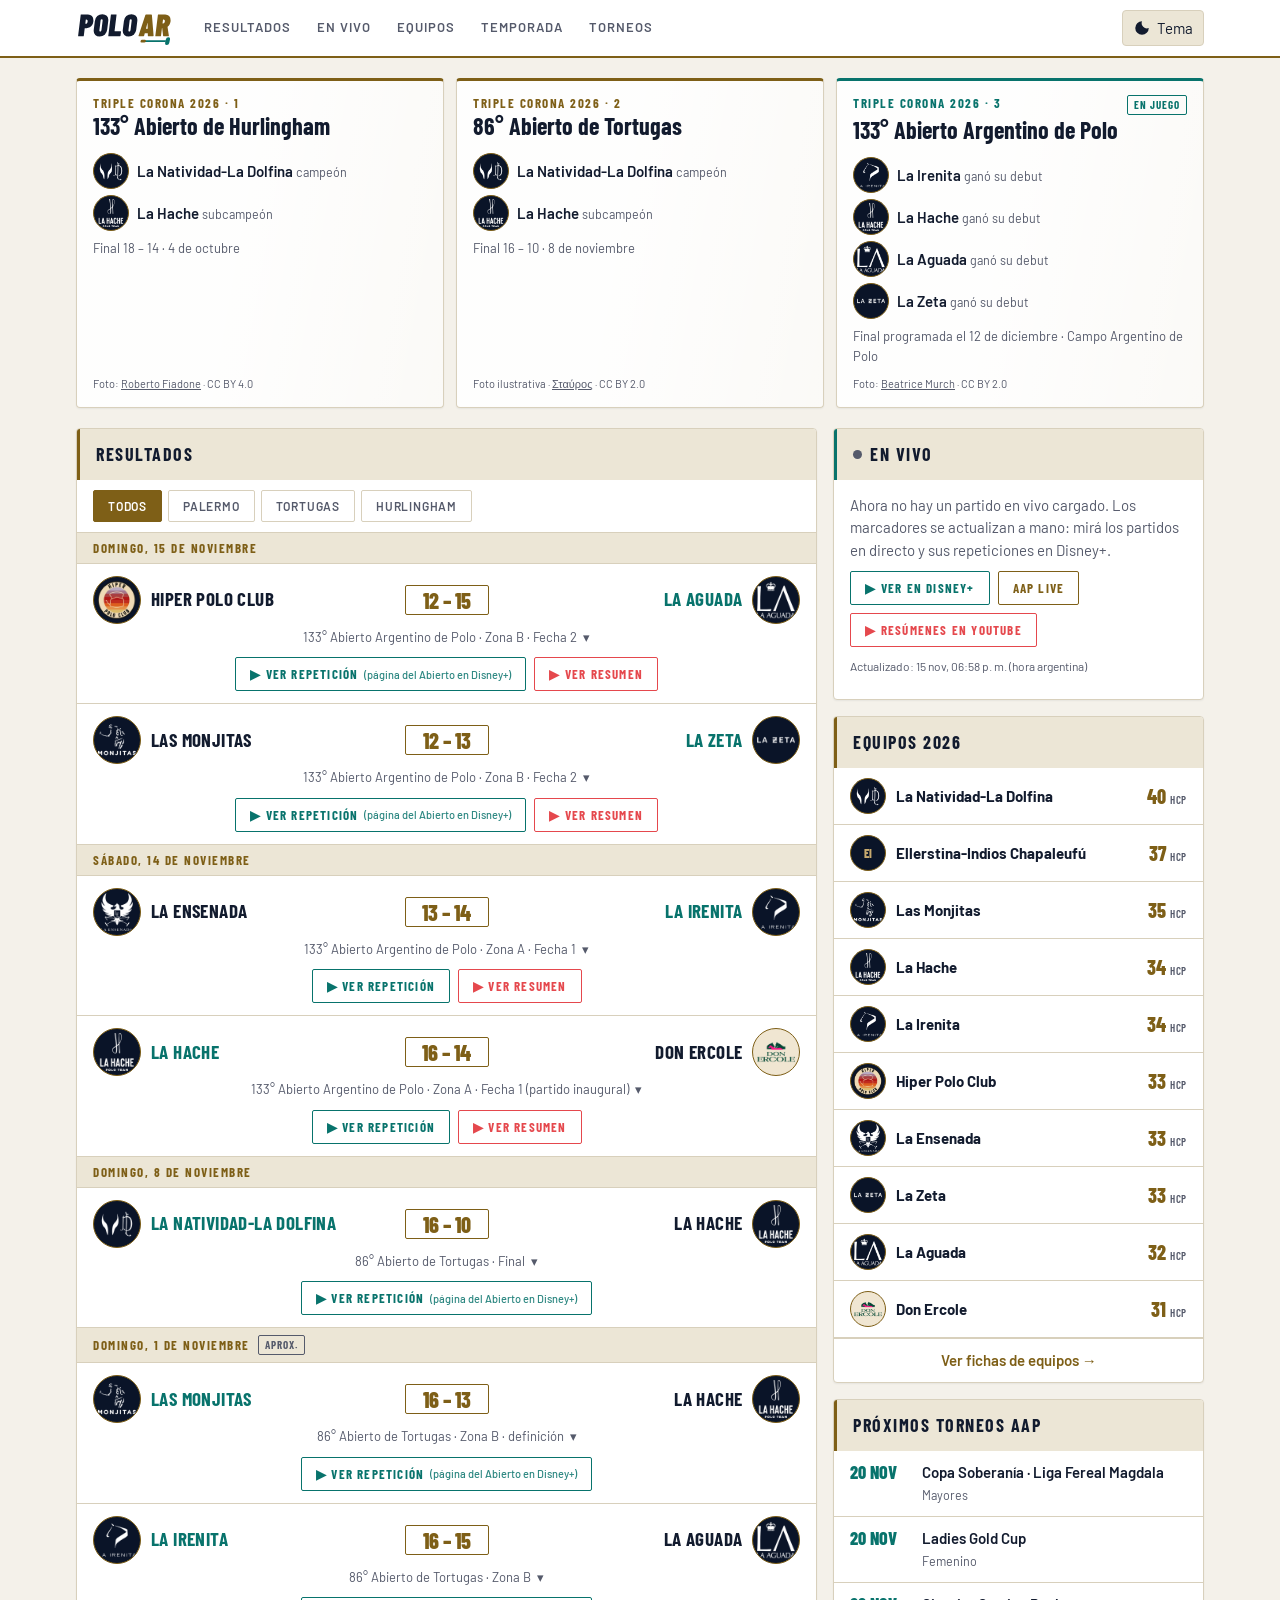
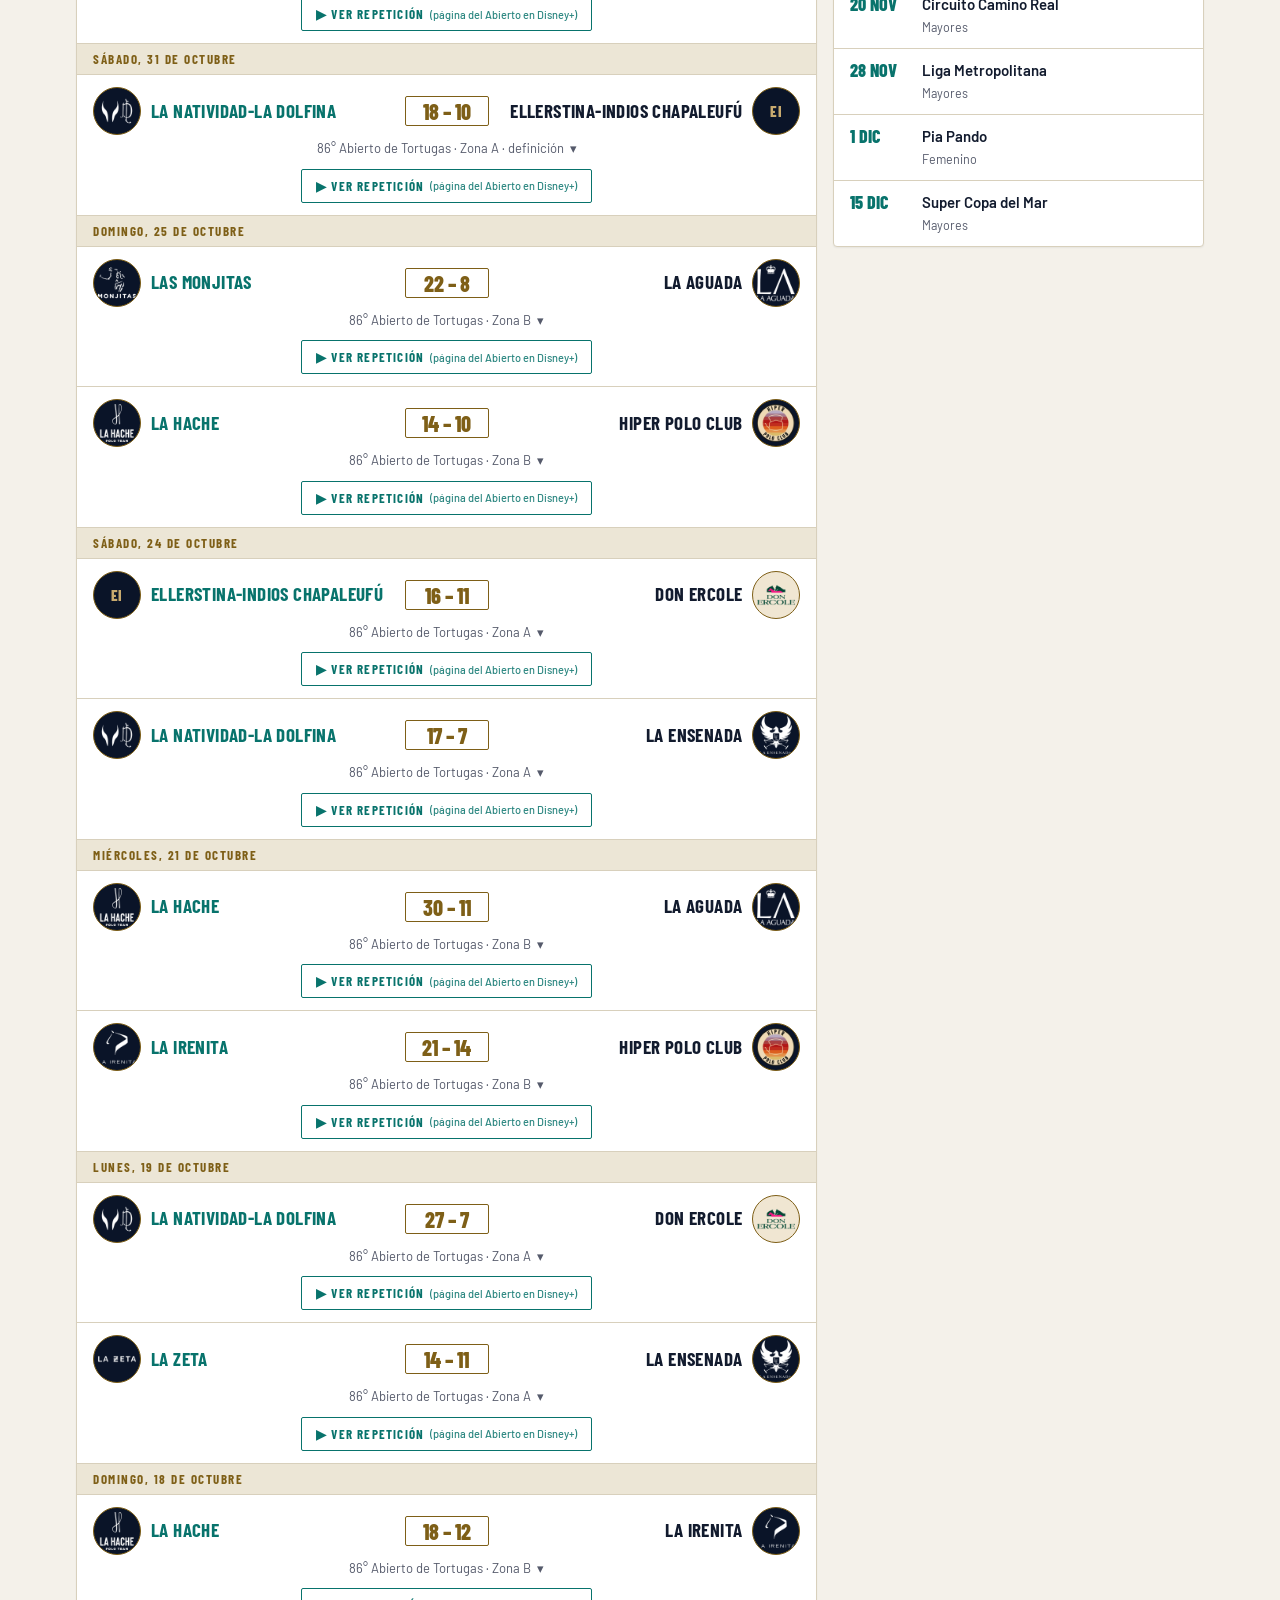
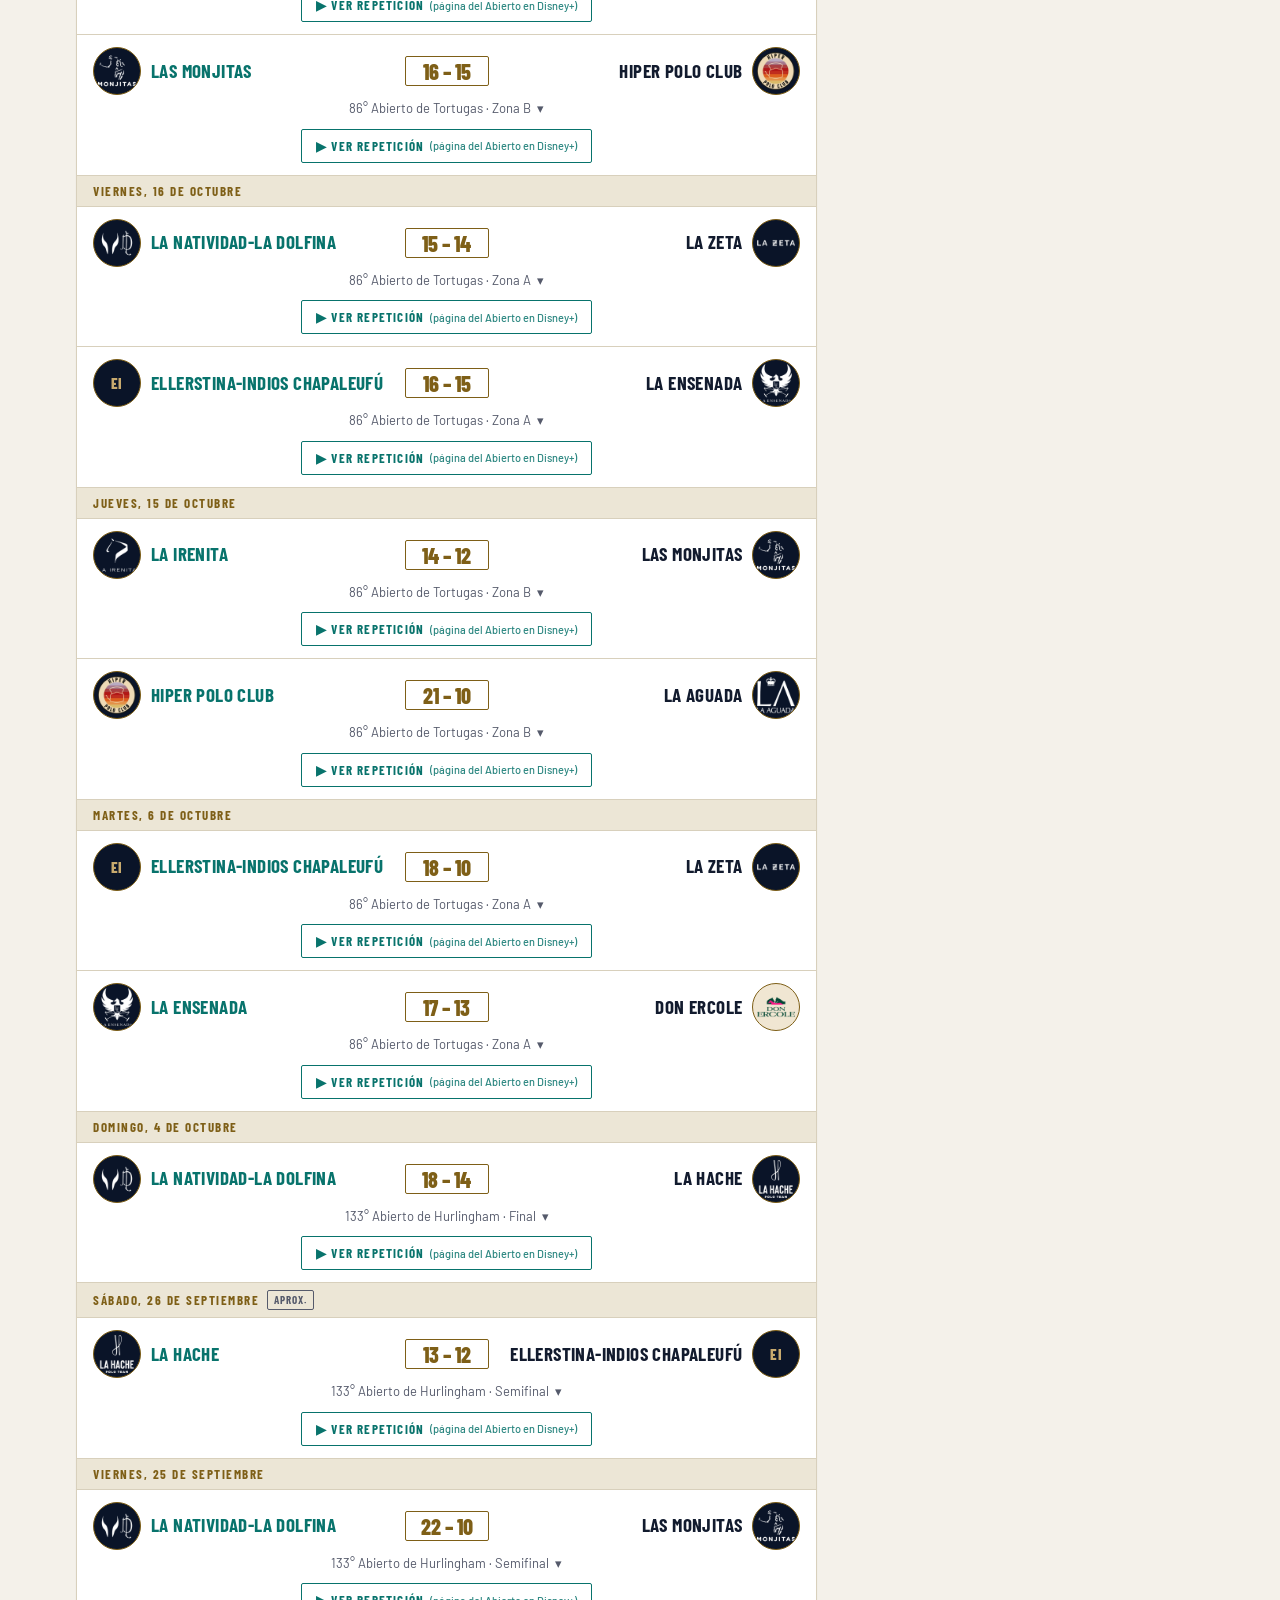
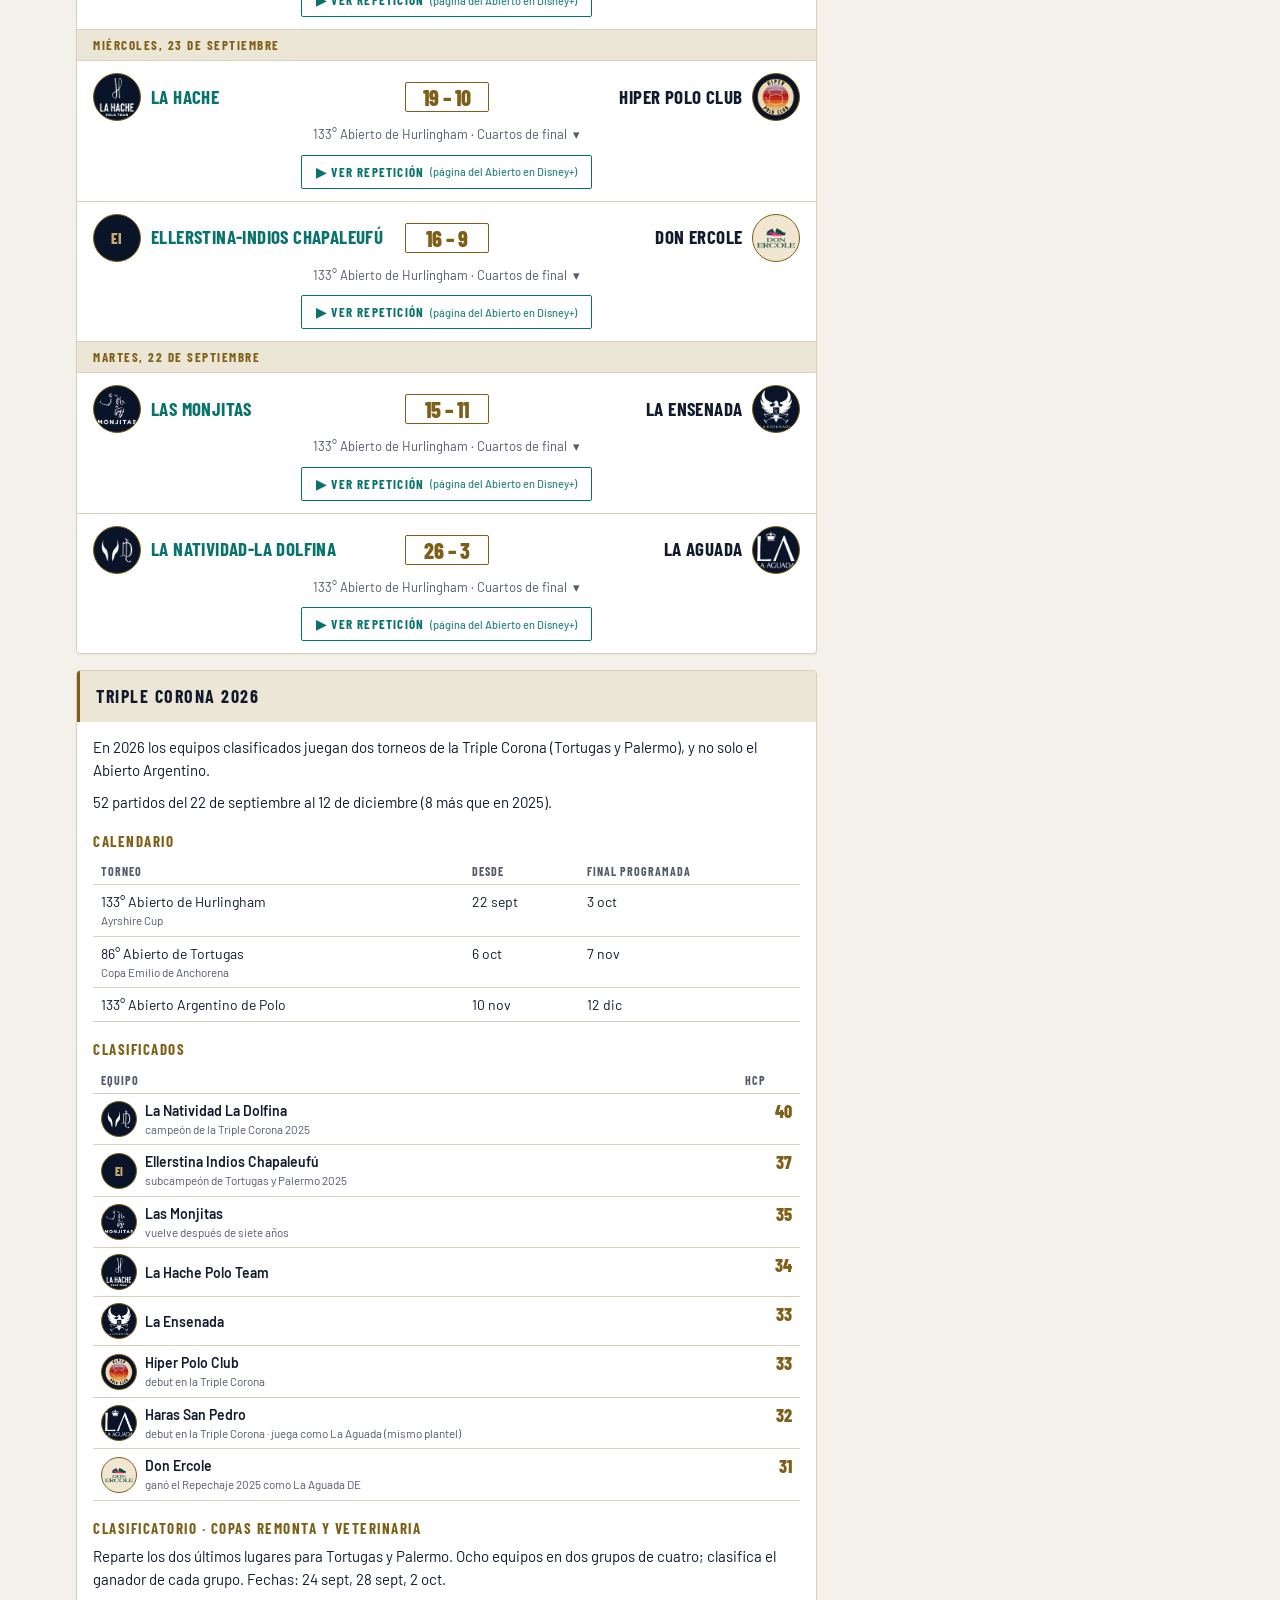
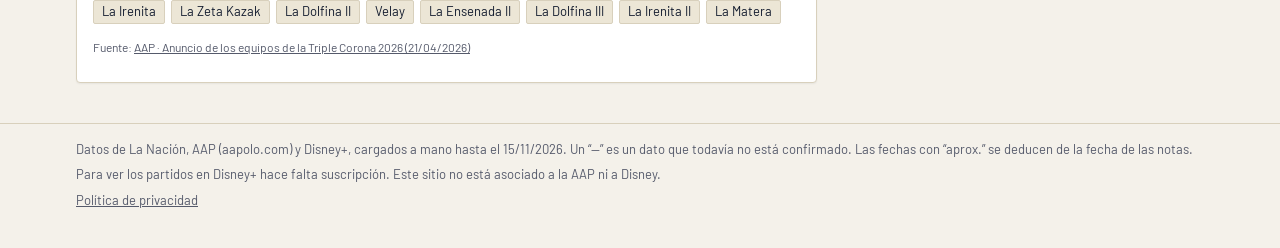
==== index.html @ 6242f81f "Fotos opcionales de jugadores en la ficha del equipo Co-Authored-By: Claude Opus 5.5 <noreply@anthro" ====
<!DOCTYPE html>
<html lang="es-AR">
<head>
<meta charset="utf-8">
<meta name="viewport" content="width=device-width, initial-scale=1, viewport-fit=cover">
<title>Polo AR · Resultados, en vivo y repeticiones de la Triple Corona</title>
<meta name="description" content="Resultados, detalle de partidos, en vivo y repeticiones de la Triple Corona del polo argentino: Hurlingham, Tortugas y el Abierto Argentino de Palermo.">
<meta name="theme-color" content="#010A13">
<meta name="google-adsense-account" content="ca-pub-2663033045906008">
<script async src="https://pagead2.googlesyndication.com/pagead/js/adsbygoogle.js?client=ca-pub-2663033045906008" crossorigin="anonymous"></script>
<link rel="icon" href="assets/favicon.svg" type="image/svg+xml">
<link rel="preconnect" href="https://fonts.googleapis.com">
<link rel="preconnect" href="https://fonts.gstatic.com" crossorigin>
<link rel="stylesheet" href="https://fonts.googleapis.com/css2?family=Barlow+Condensed:wght@600;700;800&family=Barlow:wght@400;500;600&display=swap">
<link rel="stylesheet" href="css/styles.css?v=202611152350">
<script>
  // Aplica el tema guardado antes de pintar, para evitar un parpadeo.
  try { var t = localStorage.getItem("polo-tema"); if (t) document.documentElement.setAttribute("data-theme", t); } catch (e) {}
</script>
</head>
<body>
<a class="skip" href="#resultados">Saltar a los resultados</a>

<header class="site-header">
  <div class="wrap top">
    <a class="logo" href="./" aria-label="PoloAR, inicio"><svg class="logo-svg" aria-hidden="true" focusable="false" xmlns="http://www.w3.org/2000/svg" viewBox="0 0 205 74"><path d="M35.744 21.232Q35.744 22.768 35.616 23.599999999999998Q35.104 27.695999999999998 33.216 30.832Q31.328 33.968 28.352 35.664Q25.376 37.36 21.792 37.36H18.272Q17.951999999999998 37.36 17.951999999999998 37.68L16.032 53.04Q15.968 53.488 15.68 53.744Q15.392 54.0 15.008000000000001 54.0H5.152Q4.768 54.0 4.5440000000000005 53.744Q4.32 53.488 4.384 53.04L9.632 10.159999999999997Q9.696 9.711999999999996 9.984 9.455999999999996Q10.272 9.199999999999996 10.656 9.199999999999996H24.672Q29.792 9.199999999999996 32.768 12.495999999999999Q35.744 15.792000000000002 35.744 21.232ZM23.904 23.855999999999998Q23.968 23.471999999999998 23.968 22.768Q23.968 21.168 23.264 20.336Q22.56 19.503999999999998 21.344 19.503999999999998H20.448Q20.128 19.503999999999998 20.128 19.823999999999998L19.168 27.759999999999998Q19.04 28.08 19.424 28.08H20.256Q21.664 28.08 22.656 27.024Q23.648 25.968 23.904 23.855999999999998Z M36.36000000000001 42.992Q36.36000000000001 42.352000000000004 36.48800000000001 40.816L38.792 22.384Q39.56 16.112000000000002 43.752 12.400000000000002Q47.944 8.688000000000002 54.21600000000001 8.688000000000002Q59.848000000000006 8.688000000000002 63.144000000000005 11.792000000000002Q66.44 14.896 66.44 20.208Q66.44 20.848 66.31200000000001 22.384L64.072 40.816Q63.304 47.088 59.080000000000005 50.8Q54.85600000000001 54.512 48.584 54.512Q42.888000000000005 54.512 39.62400000000001 51.408Q36.36000000000001 48.304 36.36000000000001 42.992ZM52.36000000000001 41.328 54.72800000000001 21.872Q54.85600000000001 20.528 54.40800000000001 19.759999999999998Q53.96000000000001 18.991999999999997 53.00000000000001 18.991999999999997Q51.976000000000006 18.991999999999997 51.304 19.759999999999998Q50.632000000000005 20.528 50.504000000000005 21.872L48.13600000000001 41.328Q48.072 41.584 48.072 42.032Q48.072 43.056 48.55200000000001 43.632Q49.032000000000004 44.208 49.864000000000004 44.208Q50.824000000000005 44.208 51.49600000000001 43.44Q52.168000000000006 42.672 52.36000000000001 41.328Z M66.41600000000001 53.04 71.66400000000002 10.159999999999997Q71.72800000000001 9.711999999999996 72.01600000000002 9.455999999999996Q72.30400000000002 9.199999999999996 72.68800000000002 9.199999999999996H82.54400000000001Q82.92800000000001 9.199999999999996 83.15200000000002 9.455999999999996Q83.376 9.711999999999996 83.31200000000001 10.159999999999997L79.28000000000002 43.376Q79.15200000000002 43.696 79.53600000000002 43.696H91.69600000000001Q92.144 43.696 92.36800000000001 43.952Q92.59200000000001 44.208 92.52800000000002 44.656L91.50400000000002 53.04Q91.31200000000001 54.0 90.41600000000001 54.0H67.18400000000001Q66.80000000000001 54.0 66.57600000000001 53.744Q66.352 53.488 66.41600000000001 53.04Z M96.08800000000001 42.992Q96.08800000000001 42.352000000000004 96.21600000000001 40.816L98.52000000000001 22.384Q99.28800000000001 16.112000000000002 103.48000000000002 12.400000000000002Q107.67200000000001 8.688000000000002 113.94400000000002 8.688000000000002Q119.57600000000002 8.688000000000002 122.87200000000001 11.792000000000002Q126.168 14.896 126.168 20.208Q126.168 20.848 126.04000000000002 22.384L123.80000000000001 40.816Q123.03200000000001 47.088 118.80800000000002 50.8Q114.58400000000002 54.512 108.31200000000001 54.512Q102.61600000000001 54.512 99.352 51.408Q96.08800000000001 48.304 96.08800000000001 42.992ZM112.08800000000002 41.328 114.45600000000002 21.872Q114.58400000000002 20.528 114.13600000000002 19.759999999999998Q113.68800000000002 18.991999999999997 112.72800000000001 18.991999999999997Q111.70400000000001 18.991999999999997 111.03200000000001 19.759999999999998Q110.36000000000001 20.528 110.23200000000001 21.872L107.86400000000002 41.328Q107.80000000000001 41.584 107.80000000000001 42.032Q107.80000000000001 43.056 108.28000000000002 43.632Q108.76000000000002 44.208 109.59200000000001 44.208Q110.55200000000002 44.208 111.22400000000002 43.44Q111.89600000000002 42.672 112.08800000000002 41.328Z" fill="currentColor"/><path d="M147.704 53.104 147.576 48.24Q147.64000000000001 48.112 147.512 48.016000000000005Q147.38400000000001 47.92 147.256 47.92H141.68800000000002Q141.368 47.92 141.24 48.24L140.024 53.104Q139.832 54.0 138.936 54.0H129.208Q128.24800000000002 54.0 128.50400000000002 52.976L142.584 10.031999999999996Q142.84 9.199999999999996 143.73600000000002 9.199999999999996H155.06400000000002Q155.96 9.199999999999996 156.024 10.031999999999996L159.544 52.976V53.104Q159.544 54.0 158.584 54.0H148.536Q147.64000000000001 54.0 147.704 53.104ZM144.056 38.704H147.06400000000002Q147.256 38.704 147.38400000000001 38.384L147.12800000000001 26.544Q147.12800000000001 26.288 146.96800000000002 26.32Q146.808 26.352 146.808 26.544L143.864 38.384Q143.73600000000002 38.704 144.056 38.704Z M179.04000000000002 53.168 177.18400000000003 37.04Q177.18400000000003 36.784 176.99200000000002 36.784Q176.73600000000002 36.784 176.73600000000002 37.104L174.752 53.04Q174.68800000000002 53.488 174.40000000000003 53.744Q174.11200000000002 54.0 173.728 54.0H163.872Q163.488 54.0 163.264 53.744Q163.04000000000002 53.488 163.104 53.04L168.352 10.159999999999997Q168.41600000000003 9.711999999999996 168.704 9.455999999999996Q168.99200000000002 9.199999999999996 169.376 9.199999999999996H183.39200000000002Q188.512 9.199999999999996 191.488 12.463999999999999Q194.464 15.728000000000002 194.464 21.104Q194.464 22.64 194.336 23.471999999999998Q193.888 26.992 192.352 29.776000000000003Q190.816 32.56 188.38400000000001 34.288Q188.06400000000002 34.480000000000004 188.192 34.736000000000004L190.94400000000002 52.912V53.168Q190.94400000000002 53.552 190.68800000000002 53.775999999999996Q190.43200000000002 54.0 190.048 54.0H179.936Q179.168 54.0 179.04000000000002 53.168ZM179.168 19.503999999999998Q178.848 19.503999999999998 178.848 19.823999999999998L177.888 27.312Q177.888 27.631999999999998 178.20800000000003 27.631999999999998H179.04000000000002Q180.57600000000002 27.631999999999998 181.632 26.287999999999997Q182.68800000000002 24.944 182.68800000000002 22.576Q182.68800000000002 21.104 181.984 20.304Q181.28 19.503999999999998 180.06400000000002 19.503999999999998Z" fill="var(--accent)"/><g transform="translate(0 64) skewX(-12) translate(0 -64)"><rect x="134.632" y="62.3" width="50.4" height="3.4" rx="1.7" fill="var(--teal)"/><rect x="132.6" y="61.3" width="11" height="5.4" rx="2.7" fill="var(--accent)"/><rect x="184.0" y="56" width="8.5" height="16" rx="4" fill="var(--teal)"/></g></svg></a>
    <nav aria-label="Secciones">
      <a href="#resultados">Resultados</a>
      <a href="#envivo">En vivo</a>
      <a href="equipos.html">Equipos</a>
      <a href="#temporada">Temporada</a>
      <a href="#torneos">Torneos</a>
    </nav>
    <button id="tema" class="theme-btn" type="button" aria-label="Cambiar a modo claro">
      <svg aria-hidden="true" viewBox="0 0 24 24" width="18" height="18"><path fill="currentColor" d="M12 3a9 9 0 1 0 9 9 7 7 0 0 1-9-9z"/></svg>
      <span class="theme-label">Tema</span>
    </button>
  </div>
</header>

<main id="contenido" class="wrap">
  <section class="tri" id="triple-corona" aria-labelledby="tri-titulo">
    <h1 id="tri-titulo" class="sr-only">Triple Corona 2026</h1>
    <div class="tri-grid" id="tri"><p class="loading">Cargando…</p></div>
  </section>

  <aside class="ad" id="ad-arriba" data-espacio="arriba" aria-label="Publicidad" hidden></aside>

  <div class="layout">
    <div class="main-col">
    <section class="card" id="resultados" aria-labelledby="res-titulo">
      <h2 id="res-titulo" class="card-title">Resultados</h2>
      <div class="tabs" role="group" aria-label="Filtrar por torneo" id="filtros">
        <button type="button" aria-pressed="true" data-f="todos">Todos</button>
        <button type="button" aria-pressed="false" data-f="palermo">Palermo</button>
        <button type="button" aria-pressed="false" data-f="tortugas">Tortugas</button>
        <button type="button" aria-pressed="false" data-f="hurlingham">Hurlingham</button>
      </div>
      <div id="lista" aria-live="polite"><p class="loading">Cargando resultados…</p></div>
    </section>

    <section class="card" id="temporada" aria-labelledby="temp-titulo">
      <h2 id="temp-titulo" class="card-title">Triple Corona 2026</h2>
      <div id="info-temporada"></div>
    </section>
    </div>

    <aside class="side">
      <section class="card live" id="envivo" aria-labelledby="vivo-titulo">
        <h2 id="vivo-titulo" class="card-title"><span class="dot" aria-hidden="true"></span>En vivo</h2>
        <div id="vivo" aria-live="polite"><p class="loading">Cargando…</p></div>
      </section>

      <aside class="ad" id="ad-lateral" data-espacio="lateral" aria-label="Publicidad" hidden></aside>

      <section class="card" id="equipos" aria-labelledby="eq-titulo">
        <h2 id="eq-titulo" class="card-title">Equipos 2026</h2>
        <div id="lista-equipos" class="teams"></div>
      </section>

      <section class="card" id="torneos" aria-labelledby="to-titulo">
        <h2 id="to-titulo" class="card-title">Próximos torneos AAP</h2>
        <ul id="calendario" class="cal"></ul>
      </section>
    </aside>
  </div>

  <aside class="ad" id="ad-abajo" data-espacio="abajo" aria-label="Publicidad" hidden></aside>
</main>

<footer class="site-footer">
  <div class="wrap">
    <p>Datos de La Nación, AAP (aapolo.com) y Disney+, cargados a mano hasta el 15/11/2026. Un “—” es un dato que todavía no está confirmado. Las fechas con “aprox.” se deducen de la fecha de las notas.</p>
    <p>Para ver los partidos en Disney+ hace falta suscripción. Este sitio no está asociado a la AAP ni a Disney.</p>
    <p><a href="privacidad.html">Política de privacidad</a></p>
  </div>
</footer>

<script src="js/app.js?v=202611152350" defer></script>
</body>
</html>
---- css/styles.css ----
/* Polo AR · estilos
   Paleta inspirada en LoL Esports: azul noche, dorado y turquesa.
   Modo claro por defecto si el sistema lo pide; el botón "Tema" lo fuerza. */

:root {
  --bg: #F4F1EA;
  --panel: #FFFFFF;
  --panel2: #ECE6D6;
  --line: #D8D0BC;
  --text: #121B2E;
  --mute: #555A6B;
  --accent: #7E5F17;
  --ink: #FFFFFF;
  --teal: #08736C;
  --live: #C8102E;
  --crest-bg: #0A1428;
  --shadow: 0 1px 2px rgba(18, 27, 46, .06);
  --tc-velo1: rgba(255, 255, 255, .93); --tc-velo2: rgba(255, 255, 255, .62);
  --nav-luz: rgba(126, 95, 23, .28); --nav-luz-suave: rgba(126, 95, 23, .18); --nav-borde: rgba(126, 95, 23, .35);
  color-scheme: light;
}
@media (prefers-color-scheme: dark) {
  :root:not([data-theme="light"]) {
    --bg: #010A13; --panel: #0A1428; --panel2: #0F1F3A; --line: #1E2D4A;
    --text: #F0E6D2; --mute: #A09B8C; --accent: #C8AA6E; --ink: #010A13;
    --teal: #0AC8B9; --live: #FF4655; --shadow: none; color-scheme: dark;
    --tc-velo1: rgba(10, 20, 40, .93); --tc-velo2: rgba(10, 20, 40, .55);
    --nav-luz: rgba(200, 170, 110, .5); --nav-luz-suave: rgba(10, 200, 185, .3); --nav-borde: rgba(200, 170, 110, .45);
  }
}
:root[data-theme="dark"] {
  --bg: #010A13; --panel: #0A1428; --panel2: #0F1F3A; --line: #1E2D4A;
  --text: #F0E6D2; --mute: #A09B8C; --accent: #C8AA6E; --ink: #010A13;
  --teal: #0AC8B9; --live: #FF4655; --shadow: none; color-scheme: dark;
  --tc-velo1: rgba(10, 20, 40, .93); --tc-velo2: rgba(10, 20, 40, .55);
  --nav-luz: rgba(200, 170, 110, .5); --nav-luz-suave: rgba(10, 200, 185, .3); --nav-borde: rgba(200, 170, 110, .45);
}

*, *::before, *::after { box-sizing: border-box; }
html { scroll-behavior: smooth; scroll-padding-top: 72px; }
@media (prefers-reduced-motion: reduce) { html { scroll-behavior: auto; } * { animation: none !important; transition: none !important; } }

body {
  margin: 0;
  background: var(--bg);
  color: var(--text);
  font: 400 15px/1.5 Barlow, "Segoe UI", Arial, sans-serif;
  padding-bottom: env(safe-area-inset-bottom, 0);
}
h1, h2, h3, h4 { font-family: "Barlow Condensed", "Arial Narrow", Arial, sans-serif; margin: 0; }
a { color: inherit; }
button { font: inherit; color: inherit; }
:focus-visible { outline: 2px solid var(--accent); outline-offset: 2px; }
.sr-only { position: absolute; width: 1px; height: 1px; overflow: hidden; clip: rect(0 0 0 0); white-space: nowrap; }
.skip { position: absolute; left: 8px; top: -48px; background: var(--accent); color: var(--ink); padding: 8px 12px; z-index: 10; font-weight: 600; }
.skip:focus { top: 8px; }
.wrap { max-width: 1160px; margin: 0 auto; padding: 0 16px; }
.loading, .empty { color: var(--mute); padding: 14px 16px; margin: 0; }

/* Encabezado */
.site-header {
  position: sticky; top: 0; z-index: 5;
  background: var(--panel);
  border-bottom: 2px solid var(--accent);
  padding-top: env(safe-area-inset-top, 0);
}
.top { display: flex; align-items: center; gap: 16px; min-height: 56px; }
.logo { display: inline-flex; align-items: center; color: var(--text); text-decoration: none; line-height: 0; }
.logo-svg { height: 36px; width: auto; display: block; }
@media (max-width: 560px) { .logo-svg { height: 30px; } }
nav { display: flex; gap: 2px; flex: 1; overflow-x: auto; scrollbar-width: none; }
nav a {
  position: relative; padding: 8px 12px; text-decoration: none; font-weight: 600; color: var(--mute);
  text-transform: uppercase; letter-spacing: 1px; font-size: 13px; white-space: nowrap;
  border-radius: 4px; -webkit-tap-highlight-color: transparent;
  transition: color .2s, background-color .2s, box-shadow .25s, text-shadow .25s;
}
/* Línea dorada que crece desde el centro */
nav a::after {
  content: ""; position: absolute; left: 50%; right: 50%; bottom: 2px; height: 2px;
  background: var(--accent); border-radius: 2px; transition: left .25s, right .25s;
}
/* Luz de fondo al pasar el mouse, al tocar o al navegar con teclado */
nav a:hover, nav a:focus-visible, nav a:active {
  color: var(--accent);
  background: radial-gradient(ellipse at 50% 110%, var(--nav-luz) 0%, transparent 75%), var(--panel2);
  box-shadow: 0 0 14px var(--nav-luz-suave), inset 0 0 0 1px var(--nav-borde);
  text-shadow: 0 0 10px var(--nav-luz);
}
nav a:hover::after, nav a:focus-visible::after, nav a:active::after { left: 12px; right: 12px; }
nav a:active { transform: translateY(1px); }
.theme-btn {
  display: inline-flex; align-items: center; gap: 6px; flex: none;
  background: var(--panel2); border: 1px solid var(--line); border-radius: 4px;
  padding: 6px 10px; cursor: pointer; min-height: 36px;
}
@media (max-width: 560px) {
  .top { flex-wrap: wrap; gap: 4px 12px; padding: 6px 16px; }
  nav { order: 3; flex-basis: 100%; }
  .logo { flex: 1; }
  .theme-label { display: none; }
}

/* Triple Corona */
.tri { padding: 20px 0 4px; }
.tri-grid { display: grid; grid-template-columns: repeat(3, 1fr); gap: 12px; }
.tc {
  background: linear-gradient(135deg, var(--panel2), var(--panel) 70%);
  border: 1px solid var(--line); border-top: 3px solid var(--accent);
  border-radius: 4px; padding: 14px 16px; box-shadow: var(--shadow);
}
.tc .n { font: 700 13px "Barlow Condensed", Arial, sans-serif; letter-spacing: 1.5px; text-transform: uppercase; color: var(--accent); display: flex; justify-content: space-between; gap: 8px; }
.tc h3 { font-size: 24px; margin: 2px 0 8px; line-height: 1.1; }
.tc .l { display: flex; align-items: center; gap: 8px; margin-top: 6px; font-weight: 600; }
.tc .l small { color: var(--mute); font-weight: 400; }
.tc .s { color: var(--mute); font-size: 13px; margin-top: 8px; }
.tc.on { border-top-color: var(--teal); }
/* Foto de fondo: una capa del color del tema encima, para que el texto se lea */
.tc.foto {
  background-image: linear-gradient(100deg, var(--tc-velo1) 0%, var(--tc-velo1) 45%, var(--tc-velo2) 100%), var(--foto);
  background-size: cover; background-position: center;
  display: flex; flex-direction: column;
}
.tc .cred { margin-top: auto; padding-top: 10px; font-size: 11px; color: var(--mute); }
.tc .cred a { color: inherit; }
.tc.on .n { color: var(--teal); }
.badge {
  display: inline-block; font: 700 11px "Barlow Condensed", Arial, sans-serif; letter-spacing: 1px;
  text-transform: uppercase; border: 1px solid currentColor; border-radius: 2px; padding: 0 6px; line-height: 18px;
}

/* Diseño general */
.layout { display: grid; grid-template-columns: minmax(0, 2fr) minmax(0, 1fr); gap: 16px; padding: 16px 0 24px; align-items: start; }
@media (max-width: 860px) {
  .layout, .tri-grid { grid-template-columns: 1fr; }
  /* En celular, el bloque "En vivo" va antes que los resultados. */
  .layout { display: flex; flex-direction: column; gap: 0; }
  .side, .main-col { display: contents; }
  #envivo { order: -1; }
  #resultados { order: 0; }
  #equipos, #torneos { order: 1; }
}
.card { background: var(--panel); border: 1px solid var(--line); border-radius: 4px; overflow: hidden; margin-bottom: 16px; box-shadow: var(--shadow); }
.card-title {
  font-size: 18px; padding: 12px 16px; background: var(--panel2);
  text-transform: uppercase; letter-spacing: 1.5px; border-left: 3px solid var(--accent);
  display: flex; align-items: center; gap: 8px;
}
.live .card-title { border-left-color: var(--teal); }
.dot { width: 9px; height: 9px; border-radius: 50%; background: var(--mute); display: inline-block; }
.dot.on { background: var(--live); animation: pulso 1.4s ease-in-out infinite; }
@keyframes pulso { 50% { opacity: .35; } }

/* Filtros */
.tabs { display: flex; gap: 6px; padding: 10px 16px; flex-wrap: wrap; border-bottom: 1px solid var(--line); }
.tabs button {
  background: none; border: 1px solid var(--line); color: var(--mute); border-radius: 2px;
  padding: 6px 14px; font: 600 12px Barlow, Arial, sans-serif; text-transform: uppercase;
  letter-spacing: .8px; cursor: pointer; min-height: 32px;
}
.tabs button:hover { border-color: var(--accent); color: var(--text); }
.tabs button[aria-pressed="true"] { background: var(--accent); color: var(--ink); border-color: var(--accent); }

/* Partidos */
.day {
  padding: 7px 16px; background: var(--panel2); color: var(--accent);
  font: 700 13px "Barlow Condensed", Arial, sans-serif; letter-spacing: 1.5px; text-transform: uppercase;
  border-bottom: 1px solid var(--line); display: flex; gap: 8px; align-items: center;
}
.day .badge { color: var(--mute); }
.match { border-bottom: 1px solid var(--line); }
.match:last-child { border-bottom: 0; }
.match summary { list-style: none; cursor: pointer; padding: 12px 16px 6px; }
.match summary::-webkit-details-marker { display: none; }
.match summary:hover { background: var(--panel2); }
.row { display: grid; grid-template-columns: 1fr auto 1fr; gap: 10px; align-items: center; }
.tm { display: flex; align-items: center; gap: 10px; font: 700 19px "Barlow Condensed", Arial, sans-serif; text-transform: uppercase; letter-spacing: .4px; line-height: 1.1; min-width: 0; }
.tm.b { justify-content: flex-end; text-align: right; }
.tm.win { color: var(--teal); }
.tm .nm { overflow-wrap: normal; hyphens: manual; min-width: 0; }
.sc {
  font: 800 22px "Barlow Condensed", Arial, sans-serif; border: 1px solid var(--accent); color: var(--accent);
  border-radius: 2px; padding: 1px 12px; min-width: 84px; text-align: center; white-space: nowrap;
}
.inf { color: var(--mute); font-size: 13px; text-align: center; margin-top: 4px; display: flex; justify-content: center; gap: 6px; flex-wrap: wrap; }
.chev { display: inline-block; transition: transform .2s; }
details[open] .chev { transform: rotate(180deg); }
@media (max-width: 560px) {
  .match summary { padding: 10px 12px 6px; }
  .row { gap: 6px; }
  .tm { font-size: 15px; gap: 6px; letter-spacing: 0; flex-direction: column; align-items: flex-start; }
  .tm.b { flex-direction: column-reverse; align-items: flex-end; }
  .tm .cr { width: 40px; height: 40px; }
  .sc { font-size: 18px; min-width: 62px; padding: 1px 6px; }
  .btn { flex-wrap: wrap; justify-content: center; text-align: center; }
.btn small { flex-basis: 100%; }
}

.acts { padding: 4px 16px 12px; display: flex; gap: 8px; justify-content: center; flex-wrap: wrap; }
.btn {
  display: inline-flex; align-items: center; gap: 6px; padding: 6px 14px; min-height: 34px;
  border: 1px solid var(--accent); color: var(--accent); text-decoration: none;
  font: 700 13px "Barlow Condensed", Arial, sans-serif; letter-spacing: 1.2px; text-transform: uppercase; border-radius: 2px;
}
.btn:hover { background: var(--accent); color: var(--ink); }
.btn.t { border-color: var(--teal); color: var(--teal); }
.btn.t:hover { background: var(--teal); color: var(--ink); }
.btn.yt { border-color: #E5484D; color: #E5484D; }
.btn.yt:hover { background: #E5484D; color: #FFFFFF; }
.btn small { font: 500 11px Barlow, Arial, sans-serif; text-transform: none; letter-spacing: 0; opacity: .85; }

/* Escudos */
.cr {
  display: inline-flex; align-items: center; justify-content: center; flex: none;
  width: 48px; height: 48px; border-radius: 50%; border: 1.5px solid var(--accent);
  background: var(--crest-bg); color: #C8AA6E; overflow: hidden;
  font: 800 12px "Barlow Condensed", Arial, sans-serif;
}
.cr.lt { background: #F0E6D2; }
.cr img { width: 100%; height: 100%; object-fit: contain; padding: 4px; }
.cr { font-size: 15px; }
.cr.sm { width: 36px; height: 36px; font-size: 12px; }
.cr.sm img { padding: 3px; }

/* Detalle */
.det { padding: 4px 16px 16px; background: var(--panel2); border-top: 1px solid var(--line); font-size: 14px; }
.det h4 { font-size: 13px; letter-spacing: 1.5px; text-transform: uppercase; color: var(--accent); margin: 12px 0 4px; }
.cols { display: grid; grid-template-columns: 1fr 1fr; gap: 12px; }
@media (max-width: 560px) { .cols { grid-template-columns: 1fr; } }
.det ul { margin: 0; padding: 0; list-style: none; }
.det li { display: flex; justify-content: space-between; gap: 8px; border-bottom: 1px solid var(--line); padding: 3px 0; }
.det li b { font-family: "Barlow Condensed", Arial, sans-serif; font-size: 16px; }
.det p { margin: 0; }
.muted { color: var(--mute); }
.prog { margin: 0; padding: 0; list-style: none; display: flex; gap: 6px; flex-wrap: wrap; }
.prog li { display: block; border: 1px solid var(--line); background: var(--panel); border-radius: 2px; padding: 1px 8px; font: 700 14px "Barlow Condensed", Arial, sans-serif; }
.prog li span { color: var(--mute); font-weight: 600; margin-right: 4px; }

/* Video de resumen */
.video { position: relative; width: 100%; max-width: 640px; aspect-ratio: 16 / 9; margin-top: 6px; border-radius: 4px; overflow: hidden; background: #000; }
.video iframe { position: absolute; inset: 0; width: 100%; height: 100%; border: 0; }

/* En vivo */
.lv { padding: 14px 16px; }
.lv p { margin: 0 0 10px; color: var(--mute); }
.lv .acts { padding: 0; justify-content: flex-start; }
.live-match { border: 1px solid var(--teal); border-radius: 4px; padding: 10px; margin-bottom: 12px; background: var(--panel2); }
.live-match .row { gap: 6px; }
.live-match .tm { font-size: 16px; }
.live-match .sc { border-color: var(--live); color: var(--live); min-width: 70px; }
.live-match .meta { display: flex; justify-content: space-between; gap: 8px; flex-wrap: wrap; color: var(--mute); font-size: 12px; margin-top: 6px; }
.upd { font-size: 12px; color: var(--mute); margin-top: 10px !important; }

/* Equipos */
.teams details { border-bottom: 1px solid var(--line); }
.teams details:last-child { border-bottom: 0; }
.teams summary { list-style: none; display: flex; align-items: center; gap: 10px; padding: 10px 16px; cursor: pointer; }
.teams summary::-webkit-details-marker { display: none; }
.teams summary:hover { background: var(--panel2); }
.teams summary b { flex: 1; }
.teams summary em { font: 800 20px "Barlow Condensed", Arial, sans-serif; color: var(--accent); font-style: normal; }
.teams summary em small { font-size: 11px; color: var(--mute); font-weight: 600; letter-spacing: .5px; }

/* Calendario */
.cal { margin: 0; padding: 0; list-style: none; }
.cal li { display: flex; gap: 14px; padding: 10px 16px; border-bottom: 1px solid var(--line); }
.cal li:last-child { border-bottom: 0; }
.cal .d { font: 800 18px "Barlow Condensed", Arial, sans-serif; min-width: 58px; color: var(--teal); text-transform: uppercase; }
.cal a { font-weight: 600; text-decoration: none; }
.cal a:hover { text-decoration: underline; }
.cal small { color: var(--mute); }

/* Temporada */
.temp { padding: 14px 16px 16px; }
.temp > p { margin: 0 0 10px; }
.temp h3 { font-size: 15px; letter-spacing: 1.5px; text-transform: uppercase; color: var(--accent); margin: 16px 0 6px; }
.tabla { width: 100%; border-collapse: collapse; font-size: 14px; }
.tabla th, .tabla td { text-align: left; padding: 6px 8px; border-bottom: 1px solid var(--line); vertical-align: top; }
.tabla th { font: 700 12px "Barlow Condensed", Arial, sans-serif; letter-spacing: 1px; text-transform: uppercase; color: var(--mute); }
.tabla td.num { text-align: right; font: 800 18px "Barlow Condensed", Arial, sans-serif; color: var(--accent); white-space: nowrap; }
.tabla .eqc { display: flex; align-items: center; gap: 8px; font-weight: 600; }
.tabla small { color: var(--mute); font-weight: 400; display: block; }
.chips { display: flex; flex-wrap: wrap; gap: 6px; margin: 6px 0 0; padding: 0; list-style: none; }
.chips li { border: 1px solid var(--line); background: var(--panel2); border-radius: 2px; padding: 1px 8px; font-size: 13px; }
.fuente { font-size: 12px; color: var(--mute); margin-top: 14px !important; }
@media (max-width: 860px) { #temporada { order: 1; } }
@media (max-width: 560px) { .tabla .opt { display: none; } }

/* Anuncios */
.ad { margin: 0 0 16px; text-align: center; min-height: 90px; }
.ad[hidden] { display: none; }
.ad-label { display: block; font-size: 11px; letter-spacing: 1px; text-transform: uppercase; color: var(--mute); margin-bottom: 4px; }
#ad-arriba { margin-top: 16px; }
@media (max-width: 860px) { #ad-lateral { order: 0; } }

/* Página legal */
.legal { margin: 20px 0; }
.legal h1.card-title { font-size: 22px; }
.legal-body { padding: 8px 16px 20px; max-width: 760px; }
.legal-body h2 { font-size: 18px; color: var(--accent); text-transform: uppercase; letter-spacing: 1px; margin: 18px 0 6px; }
.legal-body ul { padding-left: 20px; }
.legal-body li { margin-bottom: 6px; }
.logo-img { height: 36px; width: auto; display: block; }
.logo-oscuro { display: none; }
@media (prefers-color-scheme: dark) { :root:not([data-theme="light"]) .logo-oscuro { display: block; } :root:not([data-theme="light"]) .logo-claro { display: none; } }
:root[data-theme="dark"] .logo-oscuro { display: block; }
:root[data-theme="dark"] .logo-claro { display: none; }
.site-footer a { color: inherit; }

/* ---------- Pantalla de equipos ---------- */
nav a[aria-current="page"] { color: var(--accent); }
nav a[aria-current="page"]::after { left: 12px; right: 12px; }
.volver { display: inline-block; margin: 18px 0 4px; color: var(--mute); text-decoration: none; font-weight: 600; }
.volver:hover { color: var(--accent); }
.eq-head-list { padding: 24px 0 8px; }
.eq-head-list h1 { font-size: 34px; text-transform: uppercase; letter-spacing: 1.5px; }
.eq-head-list p { margin: 4px 0 0; }
.eq-grid { display: grid; grid-template-columns: repeat(auto-fill, minmax(260px, 1fr)); gap: 14px; padding: 12px 0 28px; }
.eq-card {
  display: flex; gap: 14px; align-items: center; padding: 16px; text-decoration: none;
  background: linear-gradient(135deg, var(--panel2), var(--panel) 70%); border: 1px solid var(--line);
  border-top: 3px solid var(--accent); border-radius: 6px; box-shadow: var(--shadow);
  transition: transform .15s, box-shadow .2s, border-color .2s;
}
.eq-card:hover, .eq-card:focus-visible { transform: translateY(-2px); border-color: var(--accent); box-shadow: 0 6px 18px var(--nav-luz-suave); }
.eq-card h2 { font-size: 22px; line-height: 1.1; text-transform: uppercase; }
.eq-card-info { min-width: 0; display: flex; flex-direction: column; gap: 6px; }
.eq-card-meta { display: flex; gap: 14px; color: var(--mute); font-size: 13px; }
.eq-card-meta b { color: var(--accent); font: 800 20px "Barlow Condensed", Arial, sans-serif; }
.cr.xl { width: 72px; height: 72px; font-size: 22px; border-width: 2px; }
.cr.xxl { width: 132px; height: 132px; font-size: 40px; border-width: 3px; }
.cr.xl img, .cr.xxl img { padding: 8px; }
.forma { display: inline-flex; gap: 4px; }
.forma i { font: 700 12px "Barlow Condensed", Arial, sans-serif; font-style: normal; width: 20px; height: 20px; border-radius: 3px; display: inline-flex; align-items: center; justify-content: center; }
.forma i.g { background: var(--teal); color: var(--ink); }
.forma i.p { background: var(--live); color: #fff; }
.eq-hero {
  display: flex; gap: 26px; align-items: center; padding: 26px; margin: 8px 0 16px; border-radius: 8px;
  border: 1px solid var(--line); border-left: 5px solid var(--accent);
  background: radial-gradient(600px 260px at 0% 0%, var(--nav-luz-suave), transparent 70%), linear-gradient(135deg, var(--panel2), var(--panel));
}
.eq-kicker { font: 700 14px "Barlow Condensed", Arial, sans-serif; letter-spacing: 2px; text-transform: uppercase; color: var(--teal); }
.eq-hero h1 { font-size: 46px; line-height: 1; text-transform: uppercase; margin: 2px 0 4px; }
.eq-stats { display: flex; flex-wrap: wrap; gap: 10px; margin-top: 14px; }
.st { background: var(--panel); border: 1px solid var(--line); border-radius: 4px; padding: 8px 14px; min-width: 110px; }
.st b { display: block; font: 800 30px/1 "Barlow Condensed", Arial, sans-serif; color: var(--accent); }
.st span { font-size: 12px; color: var(--mute); text-transform: uppercase; letter-spacing: .8px; }
.eq-forma { margin-top: 12px; color: var(--mute); font-size: 13px; display: flex; gap: 8px; align-items: center; }
@media (max-width: 640px) {
  .eq-hero { flex-direction: column; text-align: center; padding: 20px 14px; }
  .eq-hero h1 { font-size: 34px; }
  .eq-stats, .eq-forma { justify-content: center; }
  .cr.xxl { width: 104px; height: 104px; }
  .st { min-width: 0; flex: 1 1 40%; }
}
.pl-grid { display: grid; grid-template-columns: repeat(auto-fill, minmax(190px, 1fr)); gap: 12px; padding: 16px; }
@media (max-width: 640px) { .pl-grid { grid-template-columns: 1fr 1fr; gap: 10px; padding: 12px; } .pl-avatar { width: 58px; height: 58px; font-size: 20px; } .pl-avatar.con-foto { overflow: hidden; padding: 0; }
.pl-avatar.con-foto img { width: 100%; height: 100%; object-fit: cover; object-position: center top; }
.pl-nombre { font-size: 17px; } }
.pl-card { background: var(--panel2); border: 1px solid var(--line); border-radius: 6px; padding: 18px 14px; text-align: center; }
.pl-avatar {
  display: inline-flex; align-items: center; justify-content: center; width: 74px; height: 74px; border-radius: 50%;
  background: var(--panel); border: 2px solid var(--accent); box-shadow: 0 0 12px var(--nav-luz-suave);
  color: var(--accent); font: 800 26px "Barlow Condensed", Arial, sans-serif;
}
.pl-nombre { font: 700 21px/1.1 "Barlow Condensed", Arial, sans-serif; text-transform: uppercase; margin-top: 10px; }
.pl-hcp { color: var(--mute); font-size: 13px; margin-top: 4px; }
.pl-hcp b { color: var(--teal); font: 800 26px "Barlow Condensed", Arial, sans-serif; margin-right: 4px; }
.eq-nota { padding: 0 16px 16px; margin: 0; color: var(--mute); font-size: 14px; }
.eq-tabla { margin: 0; }
.eq-tabla td, .eq-tabla th { padding: 10px 16px; }
.eq-tabla td.num { font-size: 18px; }
.pill { display: inline-block; font: 700 12px "Barlow Condensed", Arial, sans-serif; letter-spacing: 1px; text-transform: uppercase; padding: 2px 8px; border-radius: 3px; }
.pill.oro { background: var(--accent); color: var(--ink); }
.pill.plata { background: transparent; border: 1px solid var(--accent); color: var(--accent); }
.pill.vivo { border: 1px solid var(--teal); color: var(--teal); }
.pill.g { background: var(--teal); color: var(--ink); min-width: 26px; text-align: center; }
.pill.p { background: var(--live); color: #fff; min-width: 26px; text-align: center; }
.eq-res { list-style: none; margin: 0; padding: 0; }
.eq-res li { display: flex; align-items: center; gap: 10px; border-bottom: 1px solid var(--line); padding-right: 12px; }
.eq-res li:last-child { border-bottom: 0; }
.eq-res li > a:first-child { flex: 1; display: grid; grid-template-columns: 64px 34px 1fr auto; gap: 12px; align-items: center; padding: 10px 16px; text-decoration: none; min-width: 0; }
.eq-res li > a:first-child:hover { background: var(--panel2); }
.res-f { color: var(--mute); font-size: 13px; text-transform: uppercase; }
.res-rival { display: flex; align-items: center; gap: 10px; font-weight: 600; min-width: 0; }
.res-rival small { display: block; color: var(--mute); font-weight: 400; font-size: 12px; }
.res-sc { font: 800 22px "Barlow Condensed", Arial, sans-serif; color: var(--accent); white-space: nowrap; }
.res-yt { padding: 4px 10px; min-height: 30px; font-size: 12px; }
@media (max-width: 640px) {
  .eq-res li { flex-wrap: wrap; padding-bottom: 8px; }
  .eq-res li > a:first-child { grid-template-columns: 30px 1fr auto; padding: 10px 12px; }
  .res-f { display: none; }
  .res-yt { margin-left: 54px; }
}
.teams a.team-link { display: flex; align-items: center; gap: 10px; padding: 10px 16px; text-decoration: none; border-bottom: 1px solid var(--line); }
.teams a.team-link:last-of-type { border-bottom: 0; }
.teams a.team-link:hover { background: var(--panel2); }
.teams a.team-link b { flex: 1; }
.teams a.team-link em { font: 800 20px "Barlow Condensed", Arial, sans-serif; color: var(--accent); font-style: normal; }
.teams a.team-link em small { font-size: 11px; color: var(--mute); font-weight: 600; letter-spacing: .5px; }
.ver-todos { display: block; text-align: center; padding: 10px; font-weight: 600; text-decoration: none; color: var(--accent); border-top: 1px solid var(--line); }

/* Pie */
.site-footer { border-top: 1px solid var(--line); color: var(--mute); font-size: 13px; padding: 16px 0 32px; }
.site-footer p { margin: 0 0 6px; }
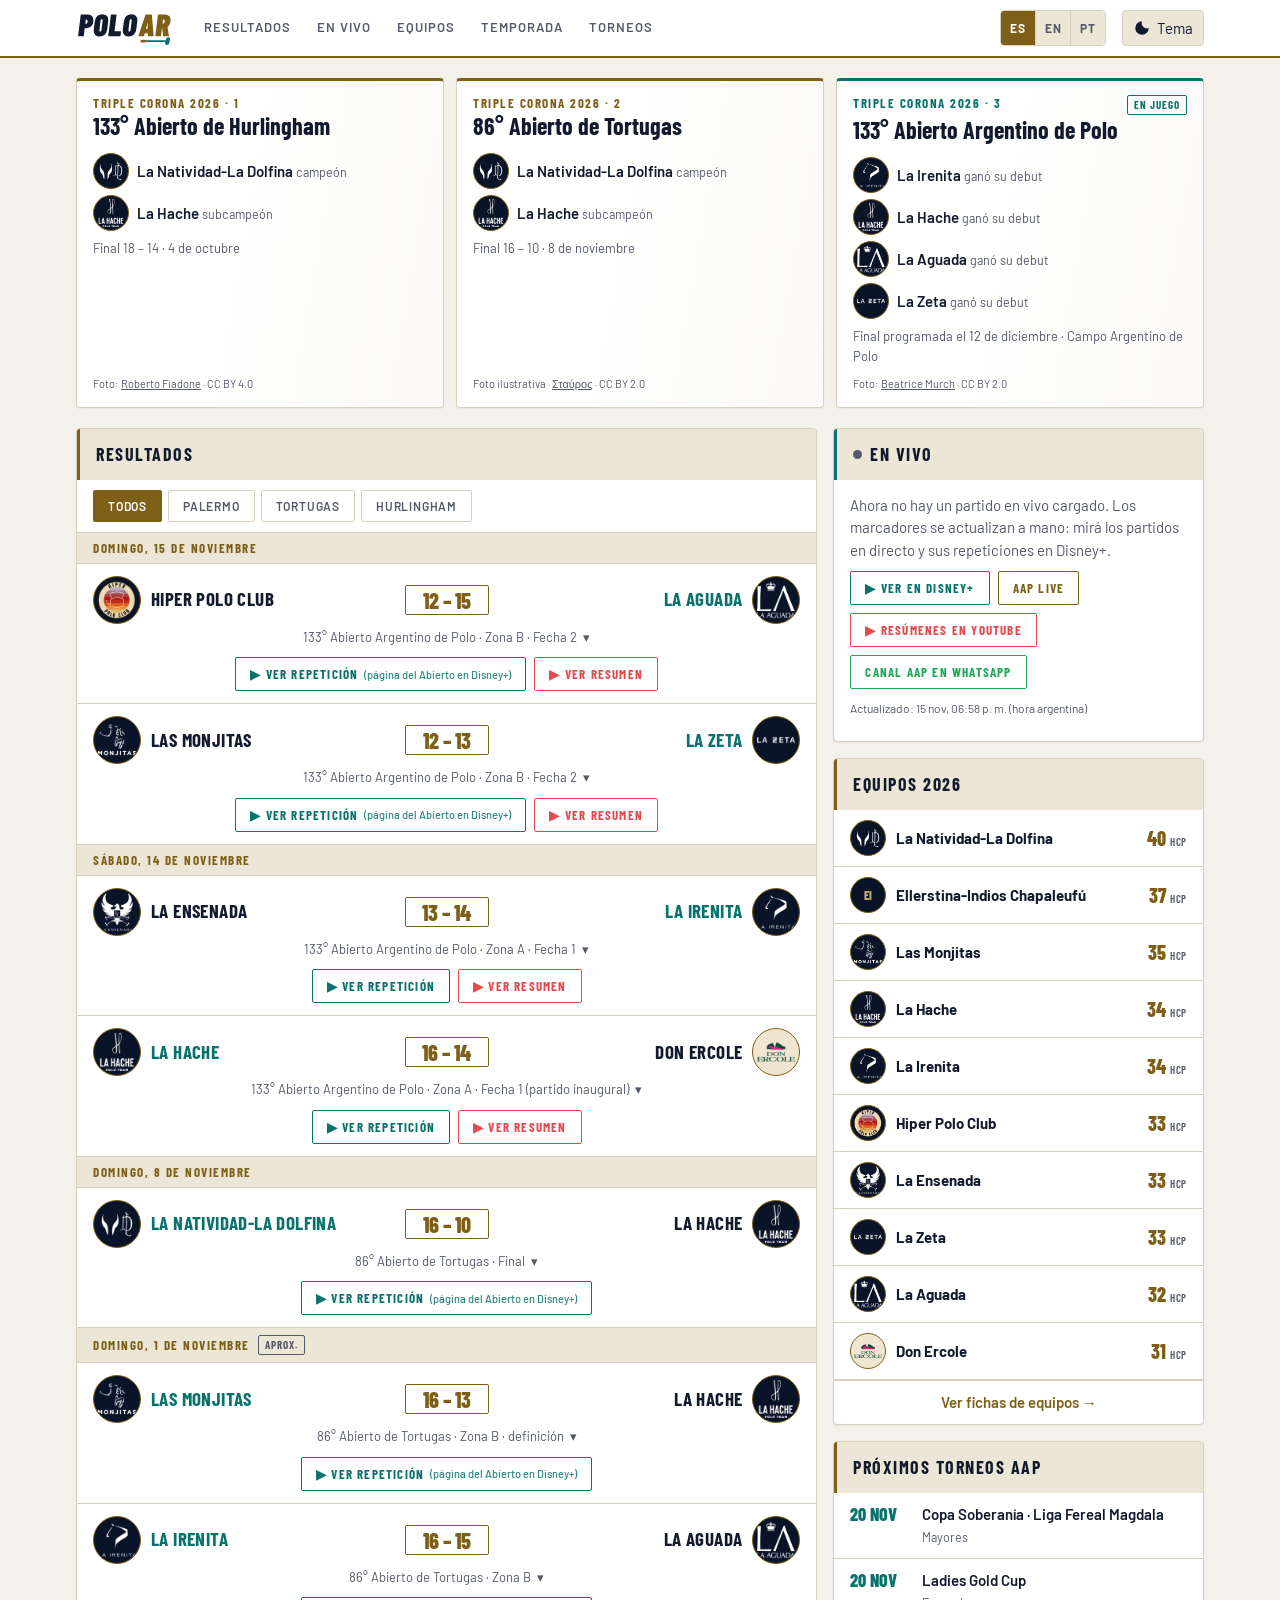
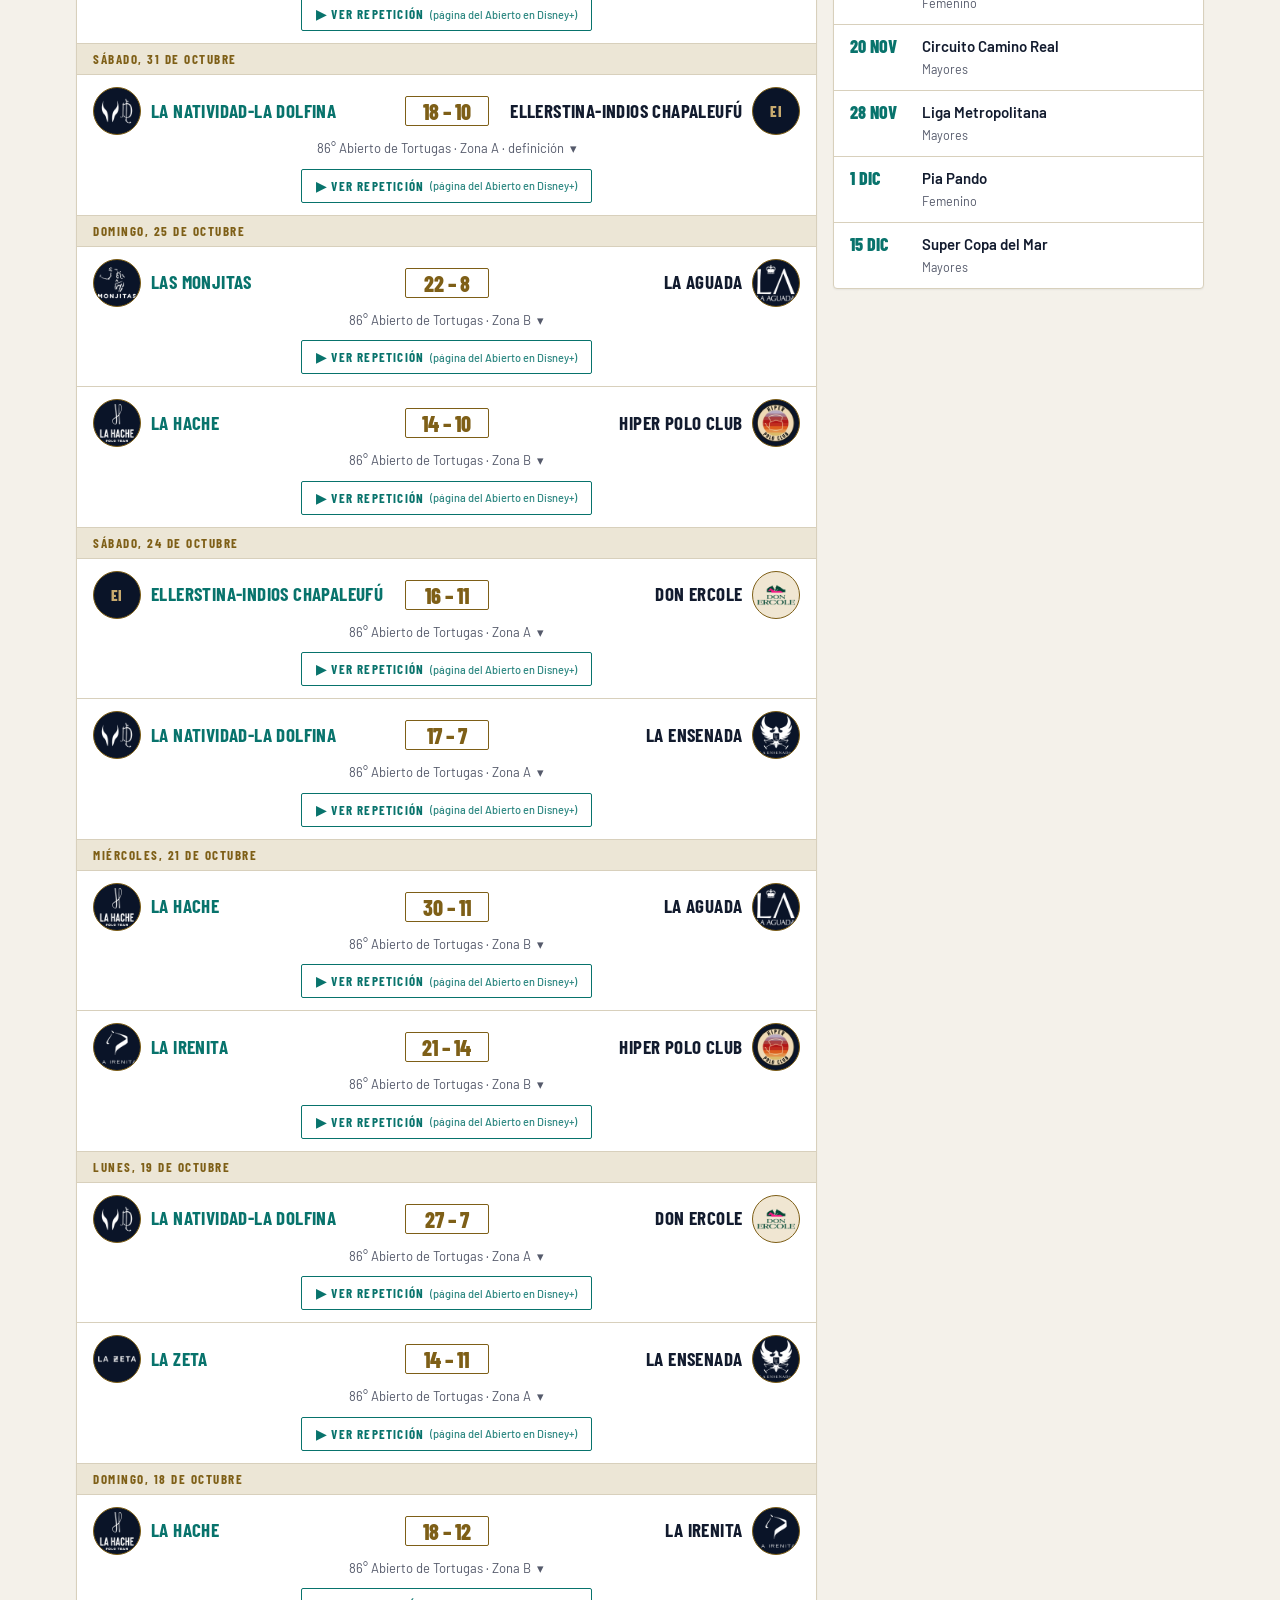
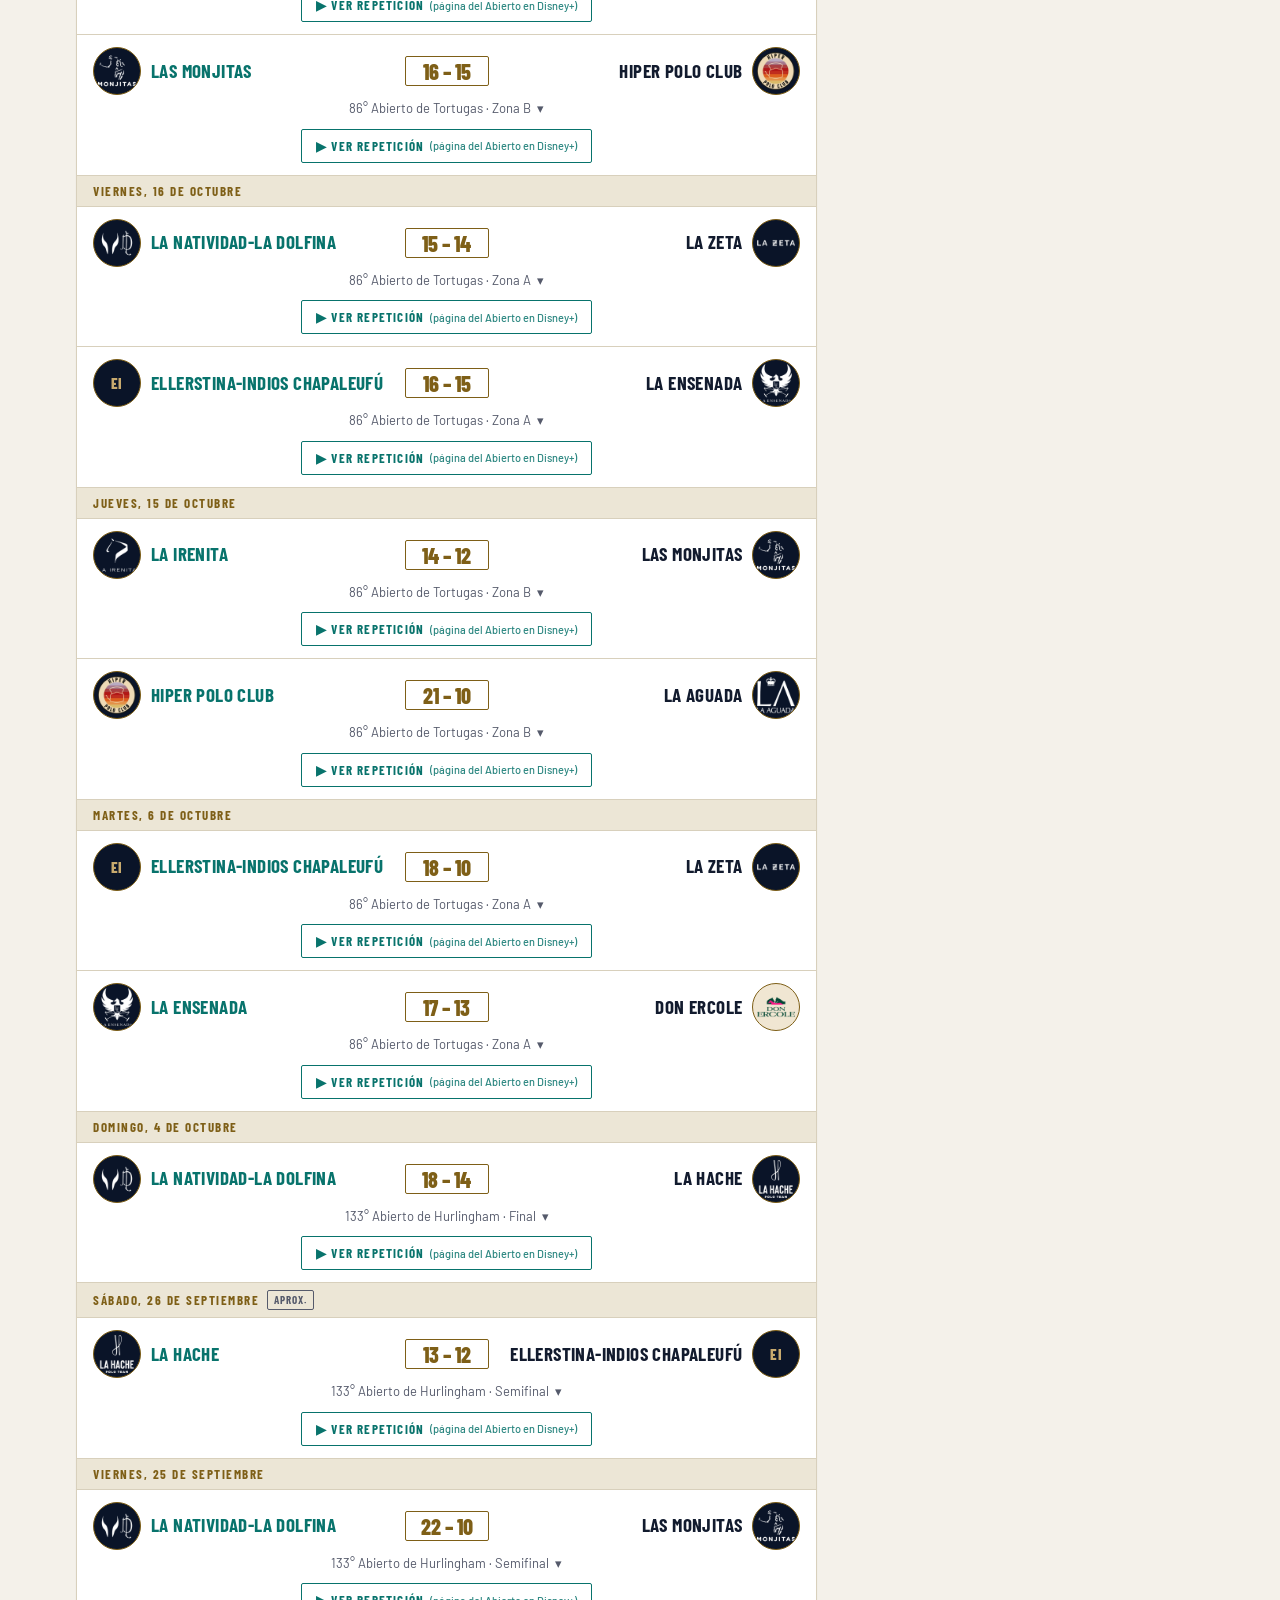
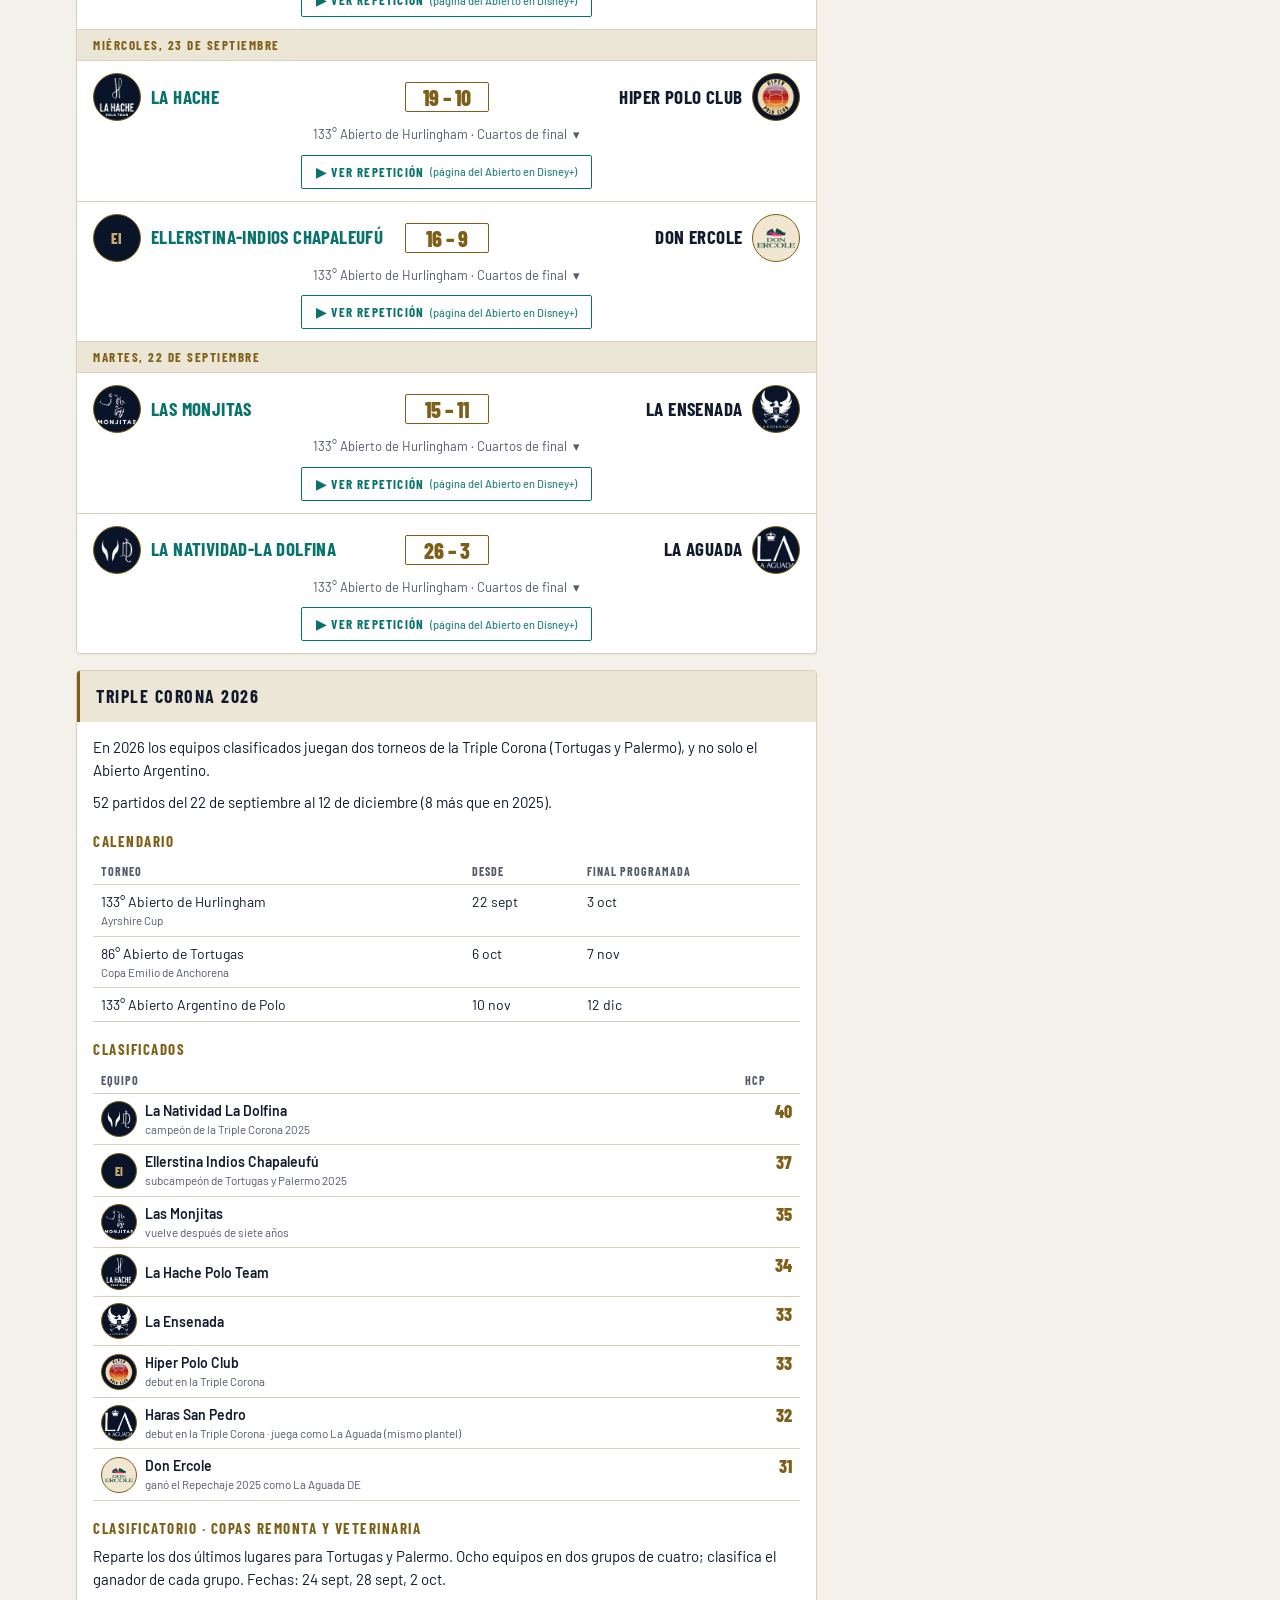
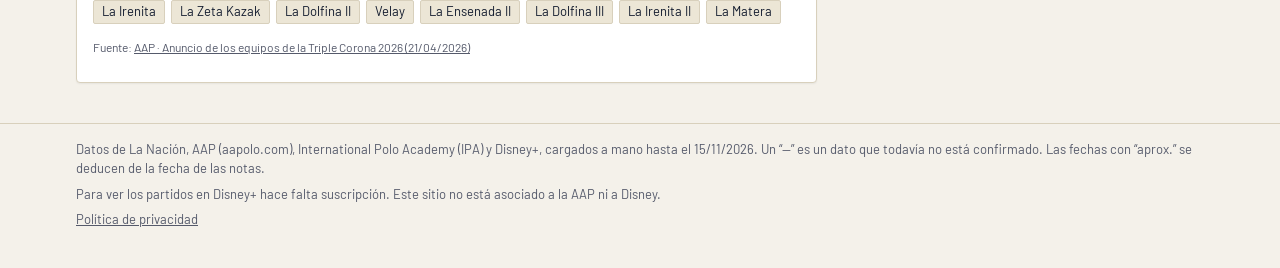
==== commit ef9062d6: "Idiomas ES/EN/PT, estadísticas de partidos y canal de WhatsApp - Selector de idioma arriba a la dere" ====
--- a/index.html
+++ b/index.html
@@ -1,10 +1,10 @@
 <!DOCTYPE html>
-<html lang="es-AR">
+<html lang="es-AR" data-i18n-title="titulo.inicio">
 <head>
 <meta charset="utf-8">
 <meta name="viewport" content="width=device-width, initial-scale=1, viewport-fit=cover">
 <title>Polo AR · Resultados, en vivo y repeticiones de la Triple Corona</title>
-<meta name="description" content="Resultados, detalle de partidos, en vivo y repeticiones de la Triple Corona del polo argentino: Hurlingham, Tortugas y el Abierto Argentino de Palermo.">
+<meta name="description" data-i18n-content="desc.inicio" content="Resultados, detalle de partidos, en vivo y repeticiones de la Triple Corona del polo argentino: Hurlingham, Tortugas y el Abierto Argentino de Palermo.">
 <meta name="theme-color" content="#010A13">
 <meta name="google-adsense-account" content="ca-pub-2663033045906008">
 <script async src="https://pagead2.googlesyndication.com/pagead/js/adsbygoogle.js?client=ca-pub-2663033045906008" crossorigin="anonymous"></script>
@@ -12,90 +12,92 @@
 <link rel="preconnect" href="https://fonts.googleapis.com">
 <link rel="preconnect" href="https://fonts.gstatic.com" crossorigin>
 <link rel="stylesheet" href="https://fonts.googleapis.com/css2?family=Barlow+Condensed:wght@600;700;800&family=Barlow:wght@400;500;600&display=swap">
-<link rel="stylesheet" href="css/styles.css?v=202611152350">
+<link rel="stylesheet" href="css/styles.css?v=202611161622">
 <script>
   // Aplica el tema guardado antes de pintar, para evitar un parpadeo.
   try { var t = localStorage.getItem("polo-tema"); if (t) document.documentElement.setAttribute("data-theme", t); } catch (e) {}
 </script>
 </head>
 <body>
-<a class="skip" href="#resultados">Saltar a los resultados</a>
+<a class="skip" href="#resultados" data-i18n="saltar.resultados">Saltar a los resultados</a>
 
 <header class="site-header">
   <div class="wrap top">
-    <a class="logo" href="./" aria-label="PoloAR, inicio"><svg class="logo-svg" aria-hidden="true" focusable="false" xmlns="http://www.w3.org/2000/svg" viewBox="0 0 205 74"><path d="M35.744 21.232Q35.744 22.768 35.616 23.599999999999998Q35.104 27.695999999999998 33.216 30.832Q31.328 33.968 28.352 35.664Q25.376 37.36 21.792 37.36H18.272Q17.951999999999998 37.36 17.951999999999998 37.68L16.032 53.04Q15.968 53.488 15.68 53.744Q15.392 54.0 15.008000000000001 54.0H5.152Q4.768 54.0 4.5440000000000005 53.744Q4.32 53.488 4.384 53.04L9.632 10.159999999999997Q9.696 9.711999999999996 9.984 9.455999999999996Q10.272 9.199999999999996 10.656 9.199999999999996H24.672Q29.792 9.199999999999996 32.768 12.495999999999999Q35.744 15.792000000000002 35.744 21.232ZM23.904 23.855999999999998Q23.968 23.471999999999998 23.968 22.768Q23.968 21.168 23.264 20.336Q22.56 19.503999999999998 21.344 19.503999999999998H20.448Q20.128 19.503999999999998 20.128 19.823999999999998L19.168 27.759999999999998Q19.04 28.08 19.424 28.08H20.256Q21.664 28.08 22.656 27.024Q23.648 25.968 23.904 23.855999999999998Z M36.36000000000001 42.992Q36.36000000000001 42.352000000000004 36.48800000000001 40.816L38.792 22.384Q39.56 16.112000000000002 43.752 12.400000000000002Q47.944 8.688000000000002 54.21600000000001 8.688000000000002Q59.848000000000006 8.688000000000002 63.144000000000005 11.792000000000002Q66.44 14.896 66.44 20.208Q66.44 20.848 66.31200000000001 22.384L64.072 40.816Q63.304 47.088 59.080000000000005 50.8Q54.85600000000001 54.512 48.584 54.512Q42.888000000000005 54.512 39.62400000000001 51.408Q36.36000000000001 48.304 36.36000000000001 42.992ZM52.36000000000001 41.328 54.72800000000001 21.872Q54.85600000000001 20.528 54.40800000000001 19.759999999999998Q53.96000000000001 18.991999999999997 53.00000000000001 18.991999999999997Q51.976000000000006 18.991999999999997 51.304 19.759999999999998Q50.632000000000005 20.528 50.504000000000005 21.872L48.13600000000001 41.328Q48.072 41.584 48.072 42.032Q48.072 43.056 48.55200000000001 43.632Q49.032000000000004 44.208 49.864000000000004 44.208Q50.824000000000005 44.208 51.49600000000001 43.44Q52.168000000000006 42.672 52.36000000000001 41.328Z M66.41600000000001 53.04 71.66400000000002 10.159999999999997Q71.72800000000001 9.711999999999996 72.01600000000002 9.455999999999996Q72.30400000000002 9.199999999999996 72.68800000000002 9.199999999999996H82.54400000000001Q82.92800000000001 9.199999999999996 83.15200000000002 9.455999999999996Q83.376 9.711999999999996 83.31200000000001 10.159999999999997L79.28000000000002 43.376Q79.15200000000002 43.696 79.53600000000002 43.696H91.69600000000001Q92.144 43.696 92.36800000000001 43.952Q92.59200000000001 44.208 92.52800000000002 44.656L91.50400000000002 53.04Q91.31200000000001 54.0 90.41600000000001 54.0H67.18400000000001Q66.80000000000001 54.0 66.57600000000001 53.744Q66.352 53.488 66.41600000000001 53.04Z M96.08800000000001 42.992Q96.08800000000001 42.352000000000004 96.21600000000001 40.816L98.52000000000001 22.384Q99.28800000000001 16.112000000000002 103.48000000000002 12.400000000000002Q107.67200000000001 8.688000000000002 113.94400000000002 8.688000000000002Q119.57600000000002 8.688000000000002 122.87200000000001 11.792000000000002Q126.168 14.896 126.168 20.208Q126.168 20.848 126.04000000000002 22.384L123.80000000000001 40.816Q123.03200000000001 47.088 118.80800000000002 50.8Q114.58400000000002 54.512 108.31200000000001 54.512Q102.61600000000001 54.512 99.352 51.408Q96.08800000000001 48.304 96.08800000000001 42.992ZM112.08800000000002 41.328 114.45600000000002 21.872Q114.58400000000002 20.528 114.13600000000002 19.759999999999998Q113.68800000000002 18.991999999999997 112.72800000000001 18.991999999999997Q111.70400000000001 18.991999999999997 111.03200000000001 19.759999999999998Q110.36000000000001 20.528 110.23200000000001 21.872L107.86400000000002 41.328Q107.80000000000001 41.584 107.80000000000001 42.032Q107.80000000000001 43.056 108.28000000000002 43.632Q108.76000000000002 44.208 109.59200000000001 44.208Q110.55200000000002 44.208 111.22400000000002 43.44Q111.89600000000002 42.672 112.08800000000002 41.328Z" fill="currentColor"/><path d="M147.704 53.104 147.576 48.24Q147.64000000000001 48.112 147.512 48.016000000000005Q147.38400000000001 47.92 147.256 47.92H141.68800000000002Q141.368 47.92 141.24 48.24L140.024 53.104Q139.832 54.0 138.936 54.0H129.208Q128.24800000000002 54.0 128.50400000000002 52.976L142.584 10.031999999999996Q142.84 9.199999999999996 143.73600000000002 9.199999999999996H155.06400000000002Q155.96 9.199999999999996 156.024 10.031999999999996L159.544 52.976V53.104Q159.544 54.0 158.584 54.0H148.536Q147.64000000000001 54.0 147.704 53.104ZM144.056 38.704H147.06400000000002Q147.256 38.704 147.38400000000001 38.384L147.12800000000001 26.544Q147.12800000000001 26.288 146.96800000000002 26.32Q146.808 26.352 146.808 26.544L143.864 38.384Q143.73600000000002 38.704 144.056 38.704Z M179.04000000000002 53.168 177.18400000000003 37.04Q177.18400000000003 36.784 176.99200000000002 36.784Q176.73600000000002 36.784 176.73600000000002 37.104L174.752 53.04Q174.68800000000002 53.488 174.40000000000003 53.744Q174.11200000000002 54.0 173.728 54.0H163.872Q163.488 54.0 163.264 53.744Q163.04000000000002 53.488 163.104 53.04L168.352 10.159999999999997Q168.41600000000003 9.711999999999996 168.704 9.455999999999996Q168.99200000000002 9.199999999999996 169.376 9.199999999999996H183.39200000000002Q188.512 9.199999999999996 191.488 12.463999999999999Q194.464 15.728000000000002 194.464 21.104Q194.464 22.64 194.336 23.471999999999998Q193.888 26.992 192.352 29.776000000000003Q190.816 32.56 188.38400000000001 34.288Q188.06400000000002 34.480000000000004 188.192 34.736000000000004L190.94400000000002 52.912V53.168Q190.94400000000002 53.552 190.68800000000002 53.775999999999996Q190.43200000000002 54.0 190.048 54.0H179.936Q179.168 54.0 179.04000000000002 53.168ZM179.168 19.503999999999998Q178.848 19.503999999999998 178.848 19.823999999999998L177.888 27.312Q177.888 27.631999999999998 178.20800000000003 27.631999999999998H179.04000000000002Q180.57600000000002 27.631999999999998 181.632 26.287999999999997Q182.68800000000002 24.944 182.68800000000002 22.576Q182.68800000000002 21.104 181.984 20.304Q181.28 19.503999999999998 180.06400000000002 19.503999999999998Z" fill="var(--accent)"/><g transform="translate(0 64) skewX(-12) translate(0 -64)"><rect x="134.632" y="62.3" width="50.4" height="3.4" rx="1.7" fill="var(--teal)"/><rect x="132.6" y="61.3" width="11" height="5.4" rx="2.7" fill="var(--accent)"/><rect x="184.0" y="56" width="8.5" height="16" rx="4" fill="var(--teal)"/></g></svg></a>
-    <nav aria-label="Secciones">
-      <a href="#resultados">Resultados</a>
-      <a href="#envivo">En vivo</a>
-      <a href="equipos.html">Equipos</a>
-      <a href="#temporada">Temporada</a>
-      <a href="#torneos">Torneos</a>
+    <a class="logo" href="./" aria-label="PoloAR, inicio" data-i18n-aria="logo.aria"><svg class="logo-svg" aria-hidden="true" focusable="false" xmlns="http://www.w3.org/2000/svg" viewBox="0 0 205 74"><path d="M35.744 21.232Q35.744 22.768 35.616 23.599999999999998Q35.104 27.695999999999998 33.216 30.832Q31.328 33.968 28.352 35.664Q25.376 37.36 21.792 37.36H18.272Q17.951999999999998 37.36 17.951999999999998 37.68L16.032 53.04Q15.968 53.488 15.68 53.744Q15.392 54.0 15.008000000000001 54.0H5.152Q4.768 54.0 4.5440000000000005 53.744Q4.32 53.488 4.384 53.04L9.632 10.159999999999997Q9.696 9.711999999999996 9.984 9.455999999999996Q10.272 9.199999999999996 10.656 9.199999999999996H24.672Q29.792 9.199999999999996 32.768 12.495999999999999Q35.744 15.792000000000002 35.744 21.232ZM23.904 23.855999999999998Q23.968 23.471999999999998 23.968 22.768Q23.968 21.168 23.264 20.336Q22.56 19.503999999999998 21.344 19.503999999999998H20.448Q20.128 19.503999999999998 20.128 19.823999999999998L19.168 27.759999999999998Q19.04 28.08 19.424 28.08H20.256Q21.664 28.08 22.656 27.024Q23.648 25.968 23.904 23.855999999999998Z M36.36000000000001 42.992Q36.36000000000001 42.352000000000004 36.48800000000001 40.816L38.792 22.384Q39.56 16.112000000000002 43.752 12.400000000000002Q47.944 8.688000000000002 54.21600000000001 8.688000000000002Q59.848000000000006 8.688000000000002 63.144000000000005 11.792000000000002Q66.44 14.896 66.44 20.208Q66.44 20.848 66.31200000000001 22.384L64.072 40.816Q63.304 47.088 59.080000000000005 50.8Q54.85600000000001 54.512 48.584 54.512Q42.888000000000005 54.512 39.62400000000001 51.408Q36.36000000000001 48.304 36.36000000000001 42.992ZM52.36000000000001 41.328 54.72800000000001 21.872Q54.85600000000001 20.528 54.40800000000001 19.759999999999998Q53.96000000000001 18.991999999999997 53.00000000000001 18.991999999999997Q51.976000000000006 18.991999999999997 51.304 19.759999999999998Q50.632000000000005 20.528 50.504000000000005 21.872L48.13600000000001 41.328Q48.072 41.584 48.072 42.032Q48.072 43.056 48.55200000000001 43.632Q49.032000000000004 44.208 49.864000000000004 44.208Q50.824000000000005 44.208 51.49600000000001 43.44Q52.168000000000006 42.672 52.36000000000001 41.328Z M66.41600000000001 53.04 71.66400000000002 10.159999999999997Q71.72800000000001 9.711999999999996 72.01600000000002 9.455999999999996Q72.30400000000002 9.199999999999996 72.68800000000002 9.199999999999996H82.54400000000001Q82.92800000000001 9.199999999999996 83.15200000000002 9.455999999999996Q83.376 9.711999999999996 83.31200000000001 10.159999999999997L79.28000000000002 43.376Q79.15200000000002 43.696 79.53600000000002 43.696H91.69600000000001Q92.144 43.696 92.36800000000001 43.952Q92.59200000000001 44.208 92.52800000000002 44.656L91.50400000000002 53.04Q91.31200000000001 54.0 90.41600000000001 54.0H67.18400000000001Q66.80000000000001 54.0 66.57600000000001 53.744Q66.352 53.488 66.41600000000001 53.04Z M96.08800000000001 42.992Q96.08800000000001 42.352000000000004 96.21600000000001 40.816L98.52000000000001 22.384Q99.28800000000001 16.112000000000002 103.48000000000002 12.400000000000002Q107.67200000000001 8.688000000000002 113.94400000000002 8.688000000000002Q119.57600000000002 8.688000000000002 122.87200000000001 11.792000000000002Q126.168 14.896 126.168 20.208Q126.168 20.848 126.04000000000002 22.384L123.80000000000001 40.816Q123.03200000000001 47.088 118.80800000000002 50.8Q114.58400000000002 54.512 108.31200000000001 54.512Q102.61600000000001 54.512 99.352 51.408Q96.08800000000001 48.304 96.08800000000001 42.992ZM112.08800000000002 41.328 114.45600000000002 21.872Q114.58400000000002 20.528 114.13600000000002 19.759999999999998Q113.68800000000002 18.991999999999997 112.72800000000001 18.991999999999997Q111.70400000000001 18.991999999999997 111.03200000000001 19.759999999999998Q110.36000000000001 20.528 110.23200000000001 21.872L107.86400000000002 41.328Q107.80000000000001 41.584 107.80000000000001 42.032Q107.80000000000001 43.056 108.28000000000002 43.632Q108.76000000000002 44.208 109.59200000000001 44.208Q110.55200000000002 44.208 111.22400000000002 43.44Q111.89600000000002 42.672 112.08800000000002 41.328Z" fill="currentColor"/><path d="M147.704 53.104 147.576 48.24Q147.64000000000001 48.112 147.512 48.016000000000005Q147.38400000000001 47.92 147.256 47.92H141.68800000000002Q141.368 47.92 141.24 48.24L140.024 53.104Q139.832 54.0 138.936 54.0H129.208Q128.24800000000002 54.0 128.50400000000002 52.976L142.584 10.031999999999996Q142.84 9.199999999999996 143.73600000000002 9.199999999999996H155.06400000000002Q155.96 9.199999999999996 156.024 10.031999999999996L159.544 52.976V53.104Q159.544 54.0 158.584 54.0H148.536Q147.64000000000001 54.0 147.704 53.104ZM144.056 38.704H147.06400000000002Q147.256 38.704 147.38400000000001 38.384L147.12800000000001 26.544Q147.12800000000001 26.288 146.96800000000002 26.32Q146.808 26.352 146.808 26.544L143.864 38.384Q143.73600000000002 38.704 144.056 38.704Z M179.04000000000002 53.168 177.18400000000003 37.04Q177.18400000000003 36.784 176.99200000000002 36.784Q176.73600000000002 36.784 176.73600000000002 37.104L174.752 53.04Q174.68800000000002 53.488 174.40000000000003 53.744Q174.11200000000002 54.0 173.728 54.0H163.872Q163.488 54.0 163.264 53.744Q163.04000000000002 53.488 163.104 53.04L168.352 10.159999999999997Q168.41600000000003 9.711999999999996 168.704 9.455999999999996Q168.99200000000002 9.199999999999996 169.376 9.199999999999996H183.39200000000002Q188.512 9.199999999999996 191.488 12.463999999999999Q194.464 15.728000000000002 194.464 21.104Q194.464 22.64 194.336 23.471999999999998Q193.888 26.992 192.352 29.776000000000003Q190.816 32.56 188.38400000000001 34.288Q188.06400000000002 34.480000000000004 188.192 34.736000000000004L190.94400000000002 52.912V53.168Q190.94400000000002 53.552 190.68800000000002 53.775999999999996Q190.43200000000002 54.0 190.048 54.0H179.936Q179.168 54.0 179.04000000000002 53.168ZM179.168 19.503999999999998Q178.848 19.503999999999998 178.848 19.823999999999998L177.888 27.312Q177.888 27.631999999999998 178.20800000000003 27.631999999999998H179.04000000000002Q180.57600000000002 27.631999999999998 181.632 26.287999999999997Q182.68800000000002 24.944 182.68800000000002 22.576Q182.68800000000002 21.104 181.984 20.304Q181.28 19.503999999999998 180.06400000000002 19.503999999999998Z" fill="var(--accent)"/><g transform="translate(0 64) skewX(-12) translate(0 -64)"><rect x="134.632" y="62.3" width="50.4" height="3.4" rx="1.7" fill="var(--teal)"/><rect x="132.6" y="61.3" width="11" height="5.4" rx="2.7" fill="var(--accent)"/><rect x="184.0" y="56" width="8.5" height="16" rx="4" fill="var(--teal)"/></g></svg></a>
+    <nav aria-label="Secciones" data-i18n-aria="nav.aria">
+      <a href="#resultados" data-i18n="nav.resultados">Resultados</a>
+      <a href="#envivo" data-i18n="nav.vivo">En vivo</a>
+      <a href="equipos.html" data-i18n="nav.equipos">Equipos</a>
+      <a href="#temporada" data-i18n="nav.temporada">Temporada</a>
+      <a href="#torneos" data-i18n="nav.torneos">Torneos</a>
     </nav>
+    <div class="lang" id="idioma" role="group" aria-label="Idioma"></div>
     <button id="tema" class="theme-btn" type="button" aria-label="Cambiar a modo claro">
       <svg aria-hidden="true" viewBox="0 0 24 24" width="18" height="18"><path fill="currentColor" d="M12 3a9 9 0 1 0 9 9 7 7 0 0 1-9-9z"/></svg>
-      <span class="theme-label">Tema</span>
+      <span class="theme-label" data-i18n="tema">Tema</span>
     </button>
   </div>
 </header>
 
 <main id="contenido" class="wrap">
   <section class="tri" id="triple-corona" aria-labelledby="tri-titulo">
-    <h1 id="tri-titulo" class="sr-only">Triple Corona 2026</h1>
-    <div class="tri-grid" id="tri"><p class="loading">Cargando…</p></div>
+    <h1 id="tri-titulo" class="sr-only" data-i18n="triple">Triple Corona 2026</h1>
+    <div class="tri-grid" id="tri"><p class="loading" data-i18n="cargando">Cargando…</p></div>
   </section>
 
-  <aside class="ad" id="ad-arriba" data-espacio="arriba" aria-label="Publicidad" hidden></aside>
+  <aside class="ad" id="ad-arriba" data-espacio="arriba" aria-label="Publicidad" data-i18n-aria="publicidad" hidden></aside>
 
   <div class="layout">
     <div class="main-col">
     <section class="card" id="resultados" aria-labelledby="res-titulo">
-      <h2 id="res-titulo" class="card-title">Resultados</h2>
-      <div class="tabs" role="group" aria-label="Filtrar por torneo" id="filtros">
-        <button type="button" aria-pressed="true" data-f="todos">Todos</button>
+      <h2 id="res-titulo" class="card-title" data-i18n="sec.resultados">Resultados</h2>
+      <div class="tabs" role="group" aria-label="Filtrar por torneo" data-i18n-aria="filtro.aria" id="filtros">
+        <button type="button" aria-pressed="true" data-f="todos" data-i18n="filtro.todos">Todos</button>
         <button type="button" aria-pressed="false" data-f="palermo">Palermo</button>
         <button type="button" aria-pressed="false" data-f="tortugas">Tortugas</button>
         <button type="button" aria-pressed="false" data-f="hurlingham">Hurlingham</button>
       </div>
-      <div id="lista" aria-live="polite"><p class="loading">Cargando resultados…</p></div>
+      <div id="lista" aria-live="polite"><p class="loading" data-i18n="cargando.resultados">Cargando resultados…</p></div>
     </section>
 
     <section class="card" id="temporada" aria-labelledby="temp-titulo">
-      <h2 id="temp-titulo" class="card-title">Triple Corona 2026</h2>
+      <h2 id="temp-titulo" class="card-title" data-i18n="triple">Triple Corona 2026</h2>
       <div id="info-temporada"></div>
     </section>
     </div>
 
     <aside class="side">
       <section class="card live" id="envivo" aria-labelledby="vivo-titulo">
-        <h2 id="vivo-titulo" class="card-title"><span class="dot" aria-hidden="true"></span>En vivo</h2>
-        <div id="vivo" aria-live="polite"><p class="loading">Cargando…</p></div>
+        <h2 id="vivo-titulo" class="card-title"><span class="dot" aria-hidden="true"></span><span data-i18n="sec.vivo">En vivo</span></h2>
+        <div id="vivo" aria-live="polite"><p class="loading" data-i18n="cargando">Cargando…</p></div>
       </section>
 
-      <aside class="ad" id="ad-lateral" data-espacio="lateral" aria-label="Publicidad" hidden></aside>
+      <aside class="ad" id="ad-lateral" data-espacio="lateral" aria-label="Publicidad" data-i18n-aria="publicidad" hidden></aside>
 
       <section class="card" id="equipos" aria-labelledby="eq-titulo">
-        <h2 id="eq-titulo" class="card-title">Equipos 2026</h2>
+        <h2 id="eq-titulo" class="card-title" data-i18n="sec.equipos">Equipos 2026</h2>
         <div id="lista-equipos" class="teams"></div>
       </section>
 
       <section class="card" id="torneos" aria-labelledby="to-titulo">
-        <h2 id="to-titulo" class="card-title">Próximos torneos AAP</h2>
+        <h2 id="to-titulo" class="card-title" data-i18n="sec.proximos">Próximos torneos AAP</h2>
         <ul id="calendario" class="cal"></ul>
       </section>
     </aside>
   </div>
 
-  <aside class="ad" id="ad-abajo" data-espacio="abajo" aria-label="Publicidad" hidden></aside>
+  <aside class="ad" id="ad-abajo" data-espacio="abajo" aria-label="Publicidad" data-i18n-aria="publicidad" hidden></aside>
 </main>
 
 <footer class="site-footer">
   <div class="wrap">
-    <p>Datos de La Nación, AAP (aapolo.com) y Disney+, cargados a mano hasta el 15/11/2026. Un “—” es un dato que todavía no está confirmado. Las fechas con “aprox.” se deducen de la fecha de las notas.</p>
-    <p>Para ver los partidos en Disney+ hace falta suscripción. Este sitio no está asociado a la AAP ni a Disney.</p>
-    <p><a href="privacidad.html">Política de privacidad</a></p>
+    <p data-i18n="pie.datos">Datos de La Nación, AAP (aapolo.com), International Polo Academy (IPA) y Disney+, cargados a mano hasta el 15/11/2026. Un “—” es un dato que todavía no está confirmado. Las fechas con “aprox.” se deducen de la fecha de las notas.</p>
+    <p data-i18n="pie.disney">Para ver los partidos en Disney+ hace falta suscripción. Este sitio no está asociado a la AAP ni a Disney.</p>
+    <p><a href="privacidad.html" data-i18n="pie.privacidad">Política de privacidad</a></p>
   </div>
 </footer>
 
-<script src="js/app.js?v=202611152350" defer></script>
+<script src="js/i18n.js?v=202611161622" defer></script>
+<script src="js/app.js?v=202611161622" defer></script>
 </body>
 </html>
--- a/css/styles.css
+++ b/css/styles.css
@@ -403,3 +403,32 @@
 /* Pie */
 .site-footer { border-top: 1px solid var(--line); color: var(--mute); font-size: 13px; padding: 16px 0 32px; }
 .site-footer p { margin: 0 0 6px; }
+
+/* Selector de idioma (ES / EN / PT) */
+.lang { display: inline-flex; flex: none; border: 1px solid var(--line); border-radius: 4px; overflow: hidden; }
+.lang button {
+  background: var(--panel2); border: 0; border-left: 1px solid var(--line); color: var(--mute);
+  font: 700 12px Barlow, Arial, sans-serif; letter-spacing: .8px; padding: 0 9px; min-height: 34px; cursor: pointer;
+}
+.lang button:first-child { border-left: 0; }
+.lang button:hover { color: var(--accent); }
+.lang button[aria-pressed="true"] { background: var(--accent); color: var(--ink); }
+
+/* Botón del canal de WhatsApp */
+.btn.wa { border-color: #1FA855; color: #1FA855; }
+.btn.wa:hover { background: #1FA855; color: #FFFFFF; }
+
+/* Estadísticas del partido */
+.est { width: 100%; border-collapse: collapse; }
+.est td, .est th { text-align: center; padding: 3px 4px; border-bottom: 1px solid var(--line); }
+.est td { width: 30%; font: 700 16px "Barlow Condensed", Arial, sans-serif; }
+.est tbody th { font-weight: 400; font-size: 13px; color: var(--mute); }
+.est thead th { width: 30%; font: 700 13px "Barlow Condensed", Arial, sans-serif; letter-spacing: .8px; text-transform: uppercase; color: var(--accent); }
+.est-nota { color: var(--mute); font-size: 12px; margin-top: 6px !important; }
+.scrollx { overflow-x: auto; margin-bottom: 8px; }
+.pjs { width: 100%; border-collapse: collapse; font-size: 13px; white-space: nowrap; }
+.pjs th, .pjs td { padding: 3px 6px; text-align: center; border-bottom: 1px solid var(--line); }
+.pjs thead th { color: var(--mute); font-weight: 600; }
+.pjs th:first-child { text-align: left; padding-left: 0; }
+.pjs thead th:first-child { color: var(--accent); text-transform: uppercase; letter-spacing: .8px; }
+.pjs tbody th { font-weight: 400; }
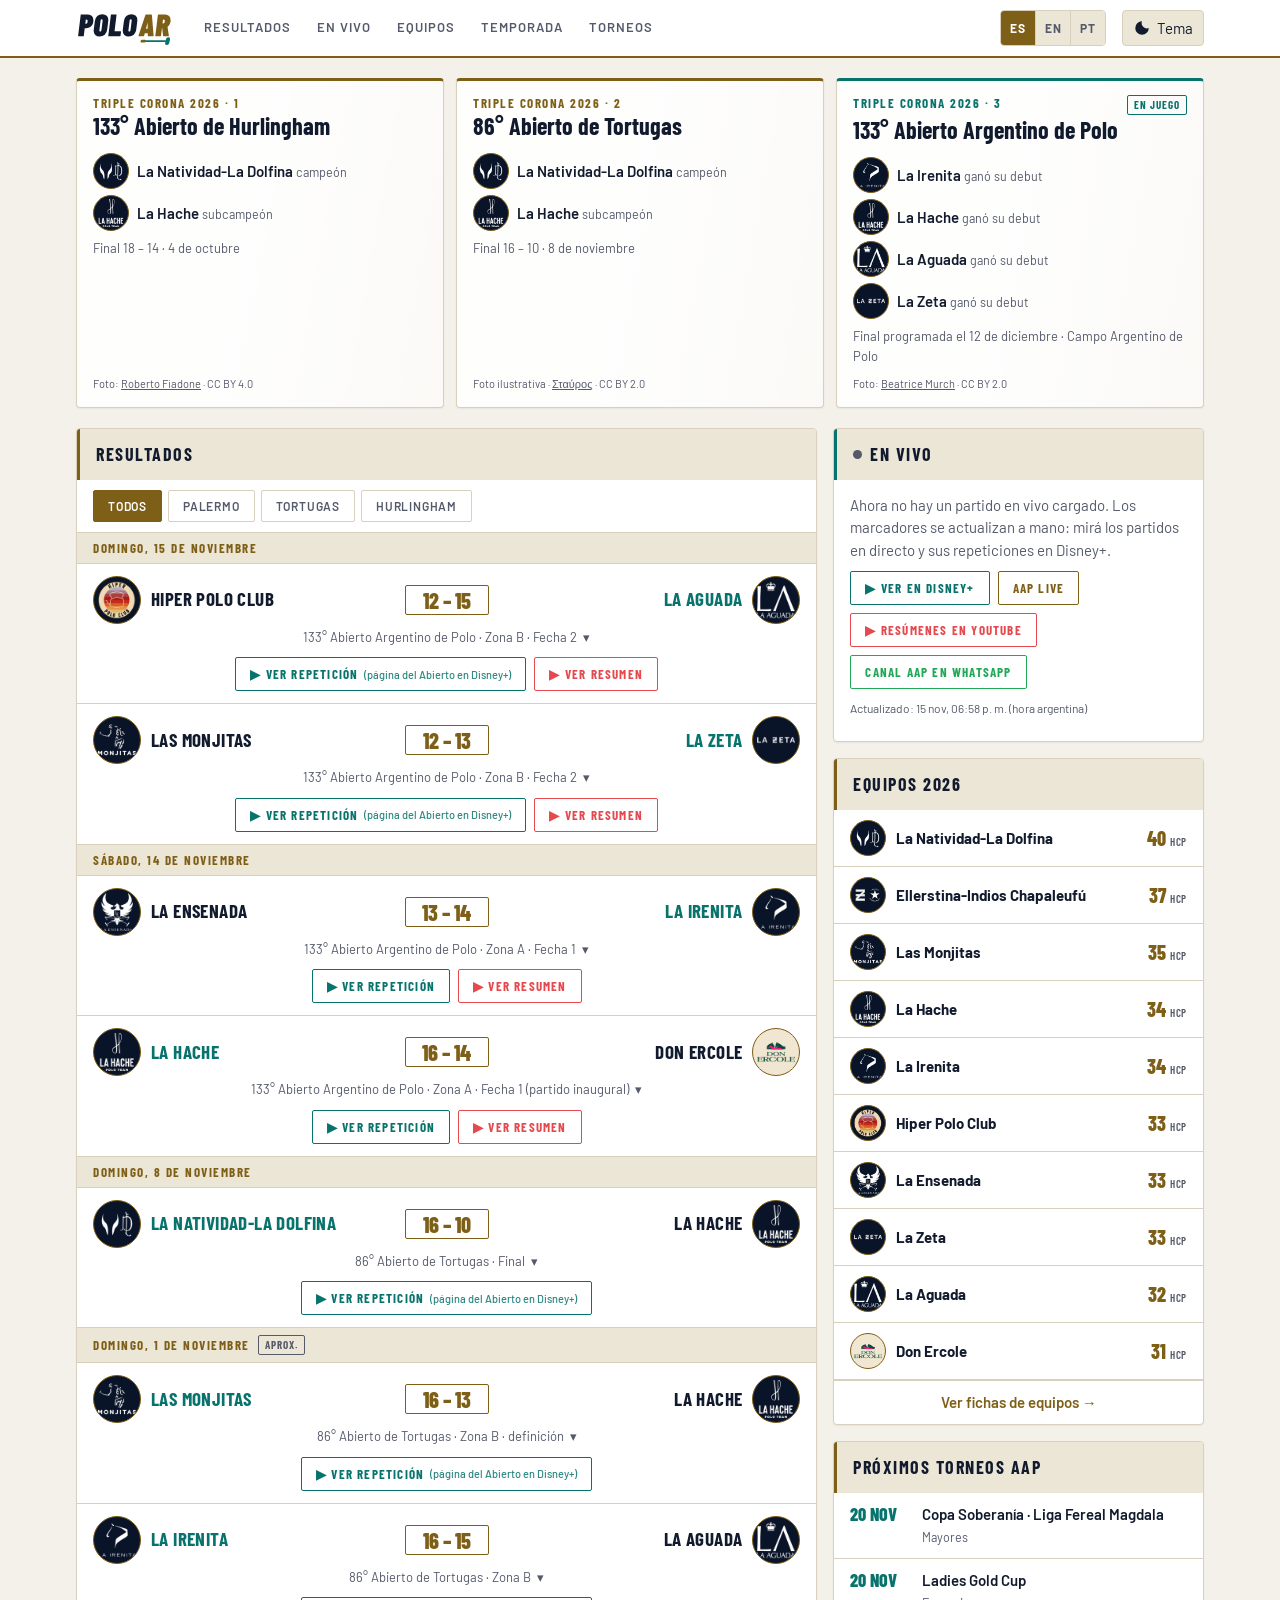
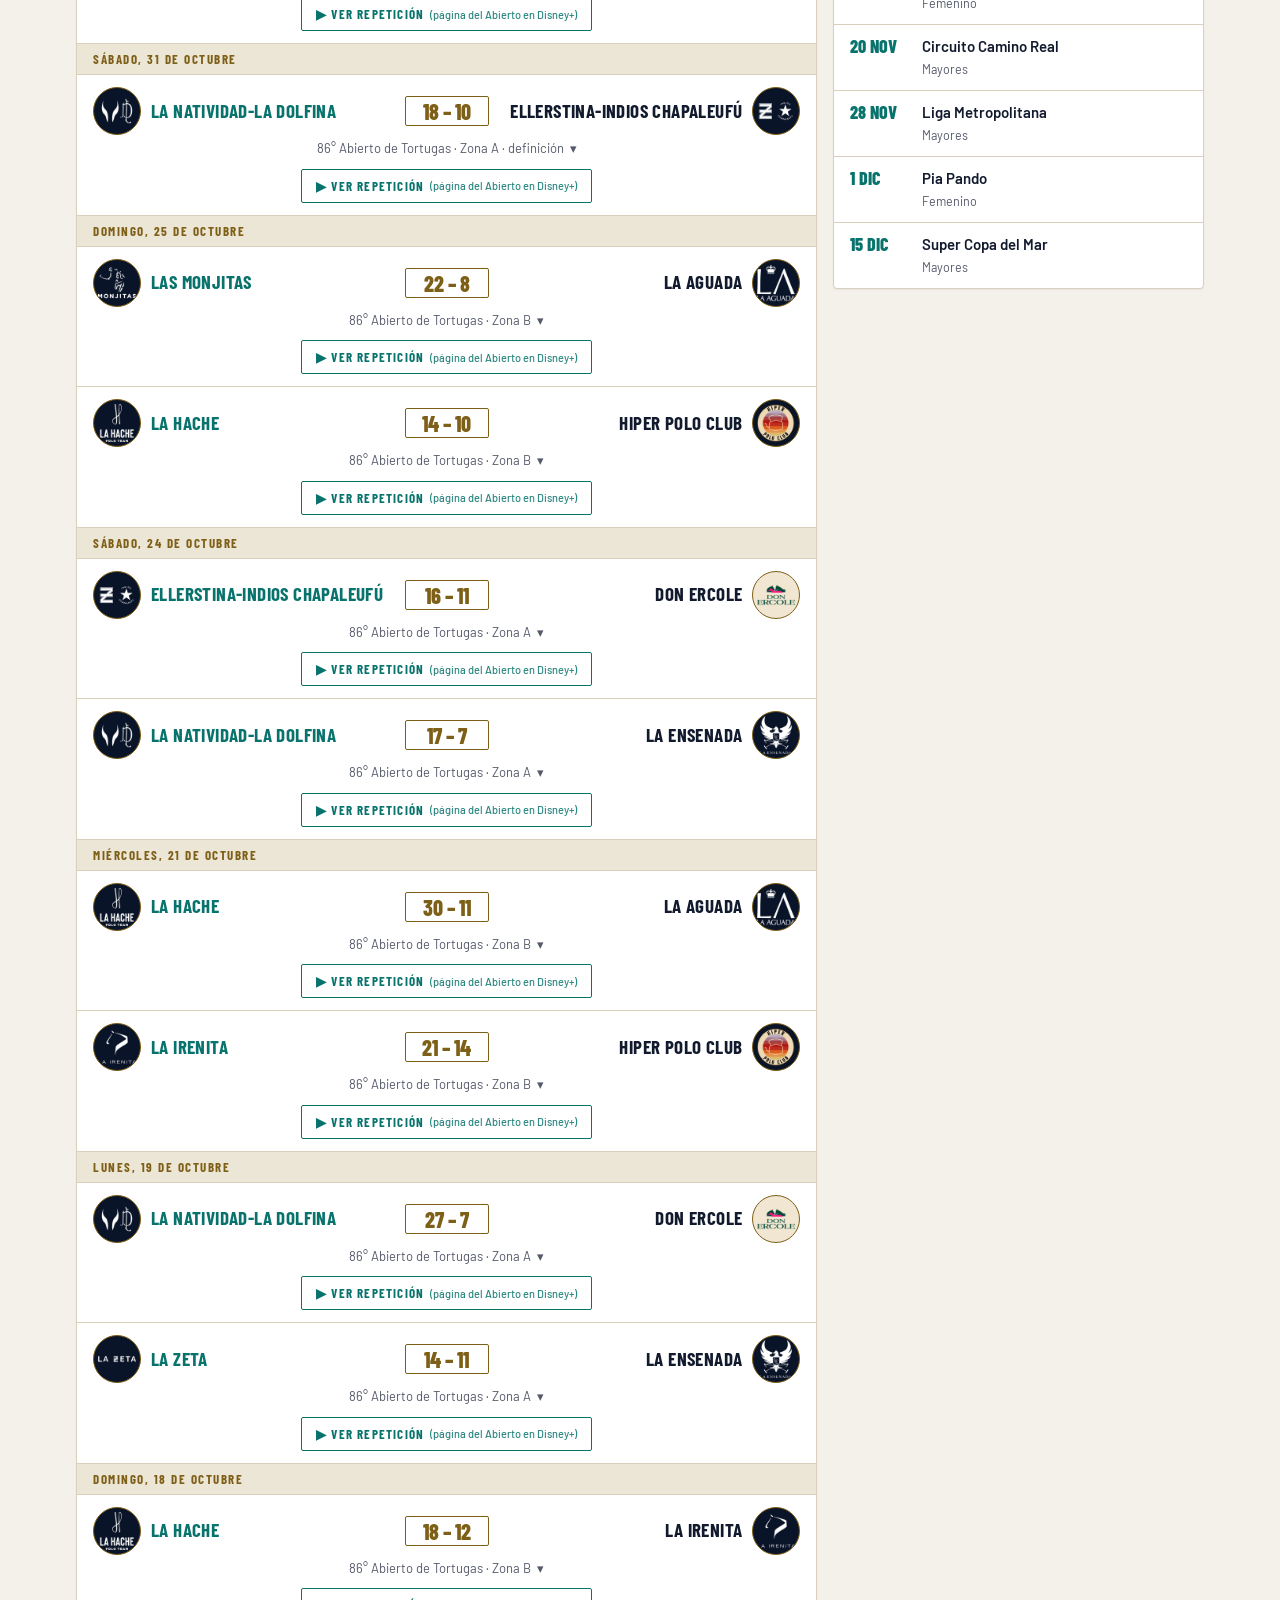
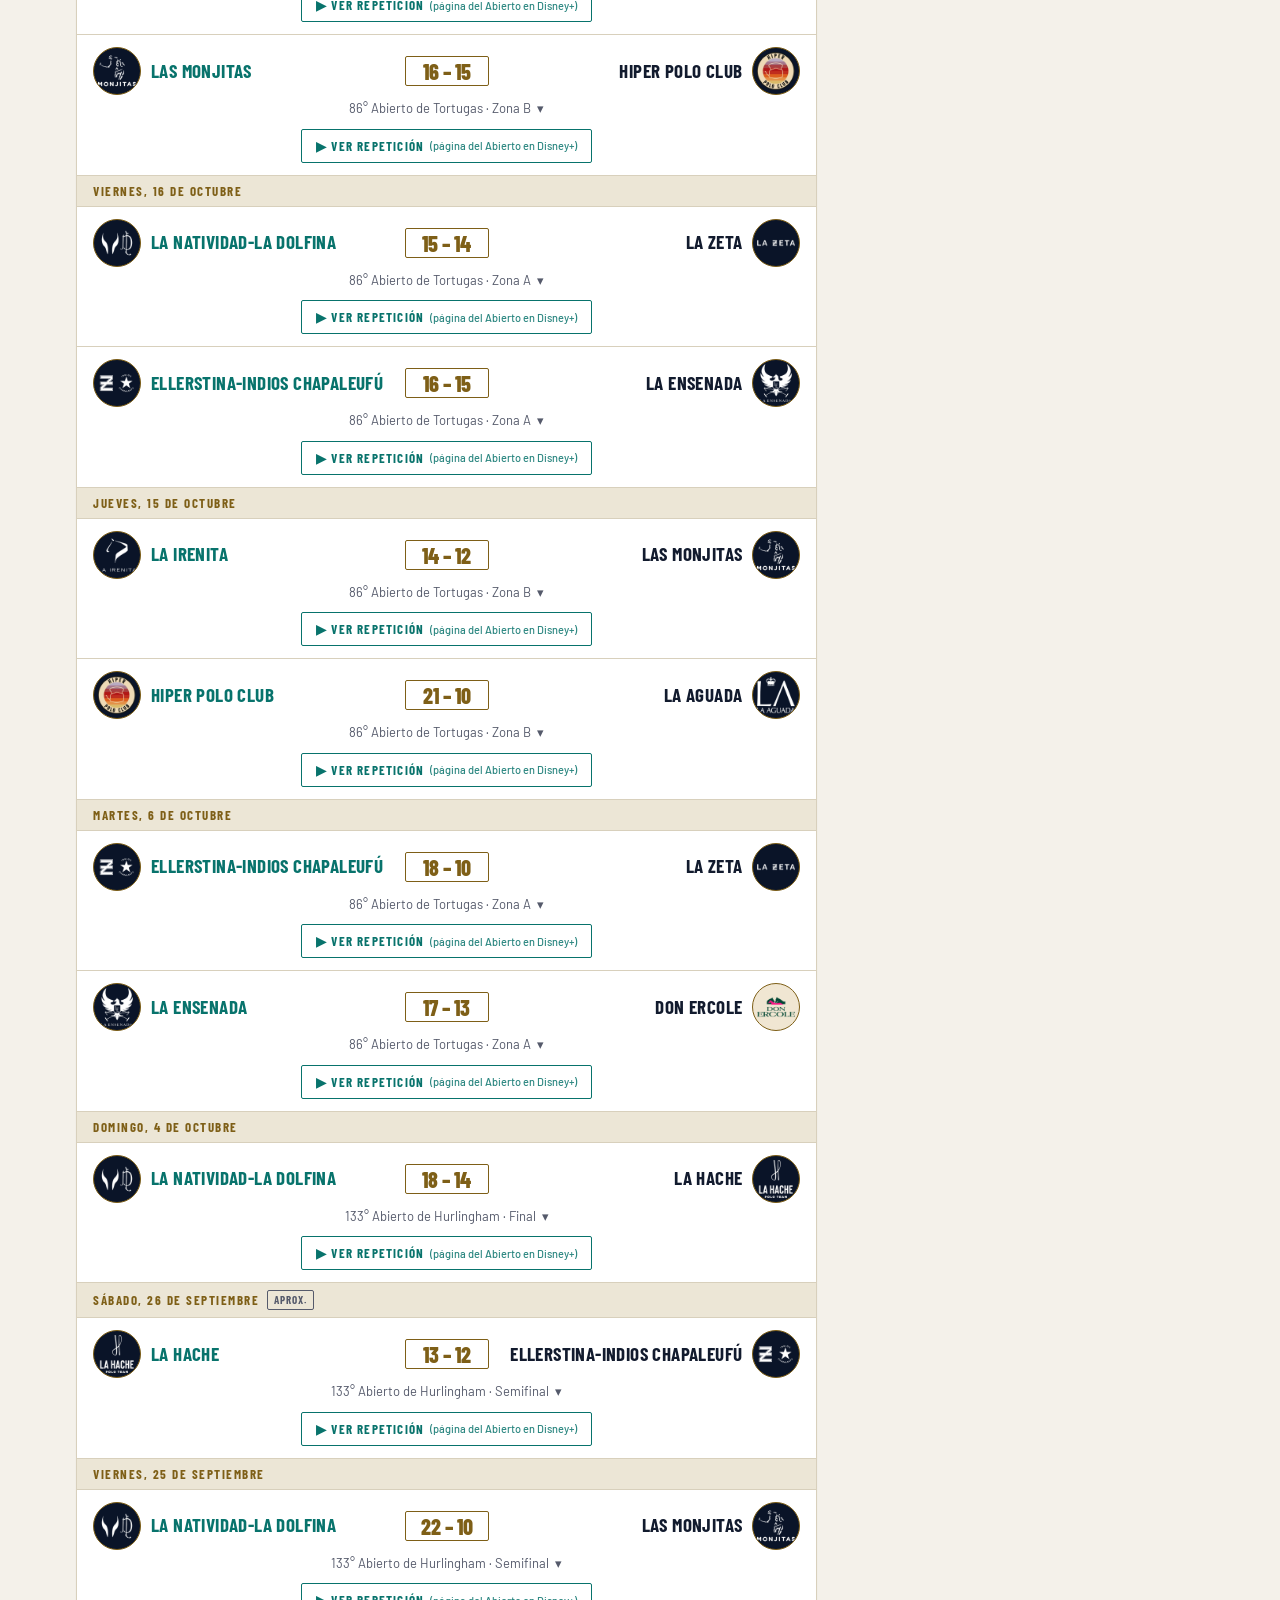
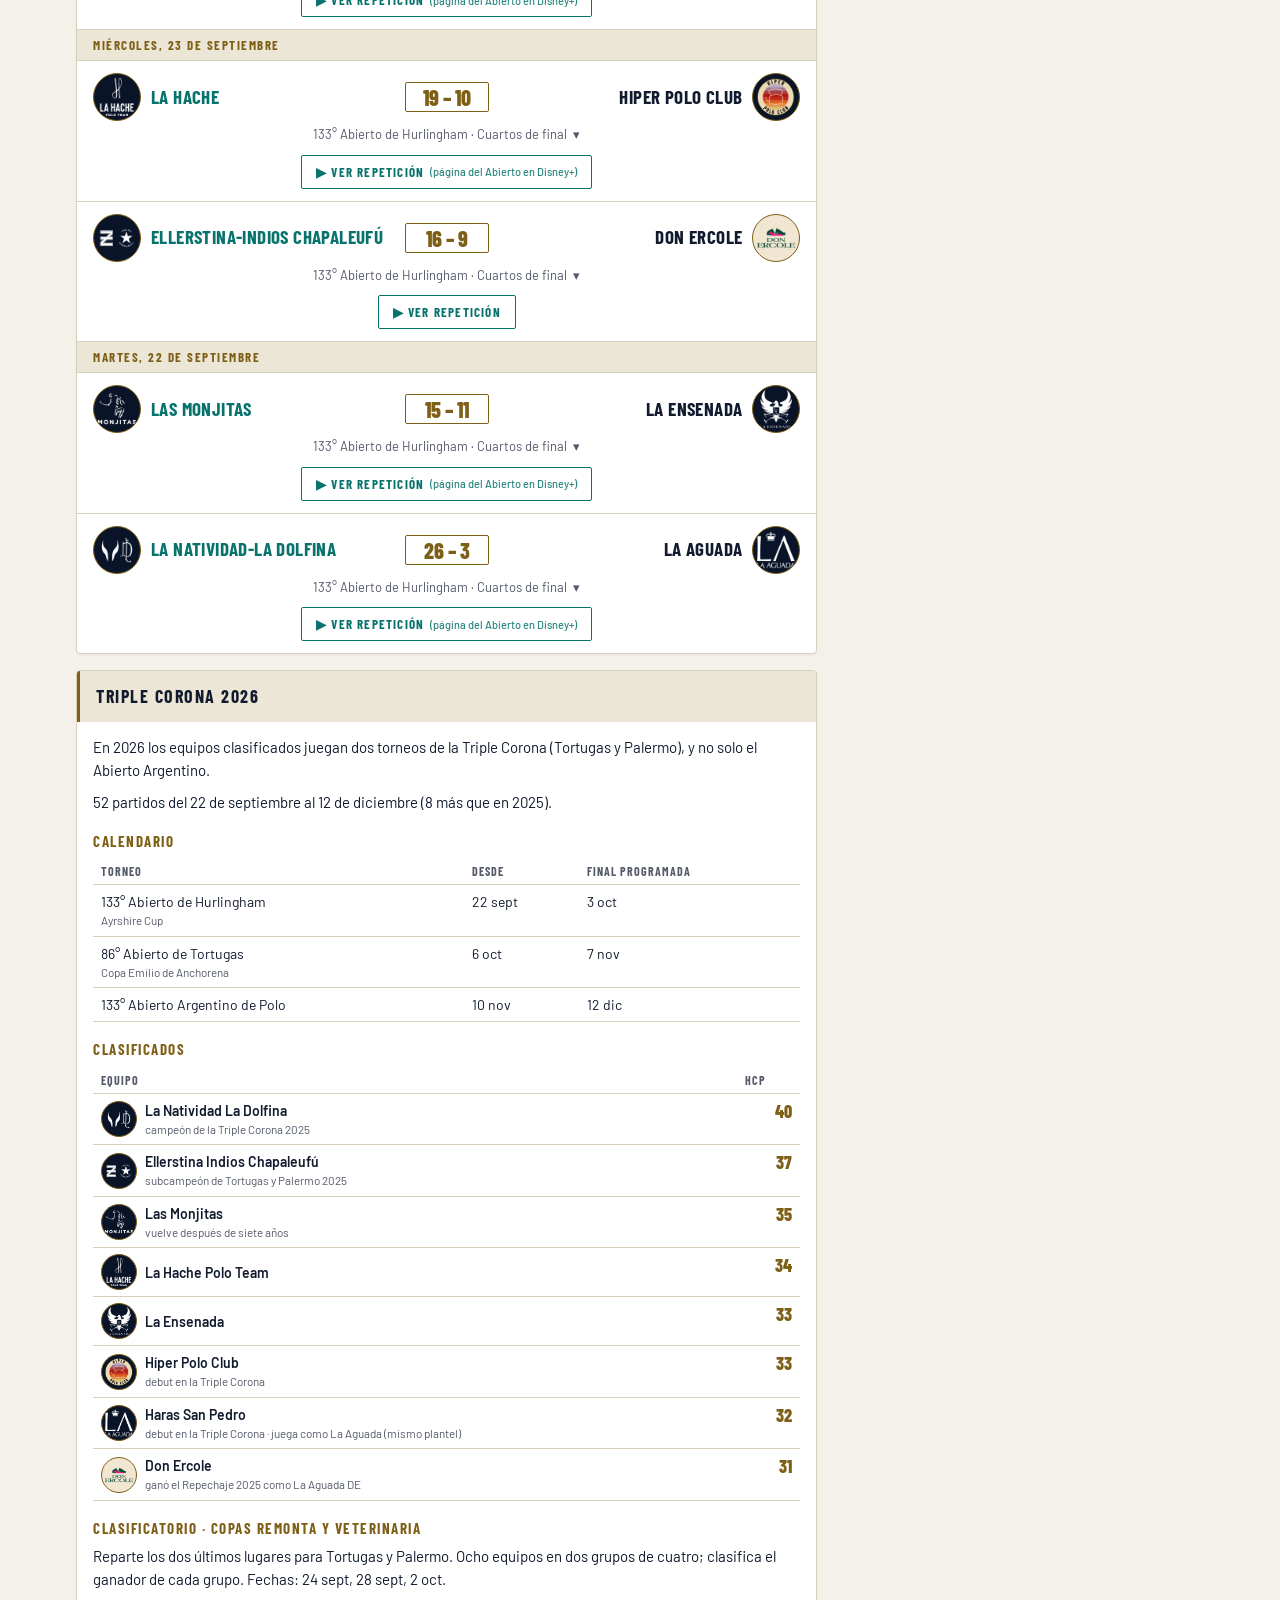
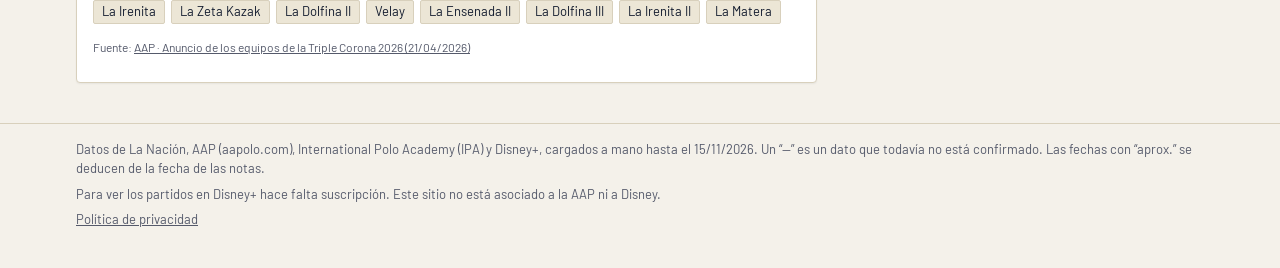
==== commit 646cfacc: "Escudo de Ellerstina-Indios Chapaleufú Co-Authored-By: Claude Fable 5.2 <noreply@anthropic.com>" ====
--- a/index.html
+++ b/index.html
@@ -12,7 +12,7 @@
 <link rel="preconnect" href="https://fonts.googleapis.com">
 <link rel="preconnect" href="https://fonts.gstatic.com" crossorigin>
 <link rel="stylesheet" href="https://fonts.googleapis.com/css2?family=Barlow+Condensed:wght@600;700;800&family=Barlow:wght@400;500;600&display=swap">
-<link rel="stylesheet" href="css/styles.css?v=202611161622">
+<link rel="stylesheet" href="css/styles.css?v=202611162103">
 <script>
   // Aplica el tema guardado antes de pintar, para evitar un parpadeo.
   try { var t = localStorage.getItem("polo-tema"); if (t) document.documentElement.setAttribute("data-theme", t); } catch (e) {}
@@ -97,7 +97,7 @@
   </div>
 </footer>
 
-<script src="js/i18n.js?v=202611161622" defer></script>
-<script src="js/app.js?v=202611161622" defer></script>
+<script src="js/i18n.js?v=202611162103" defer></script>
+<script src="js/app.js?v=202611162103" defer></script>
 </body>
 </html>
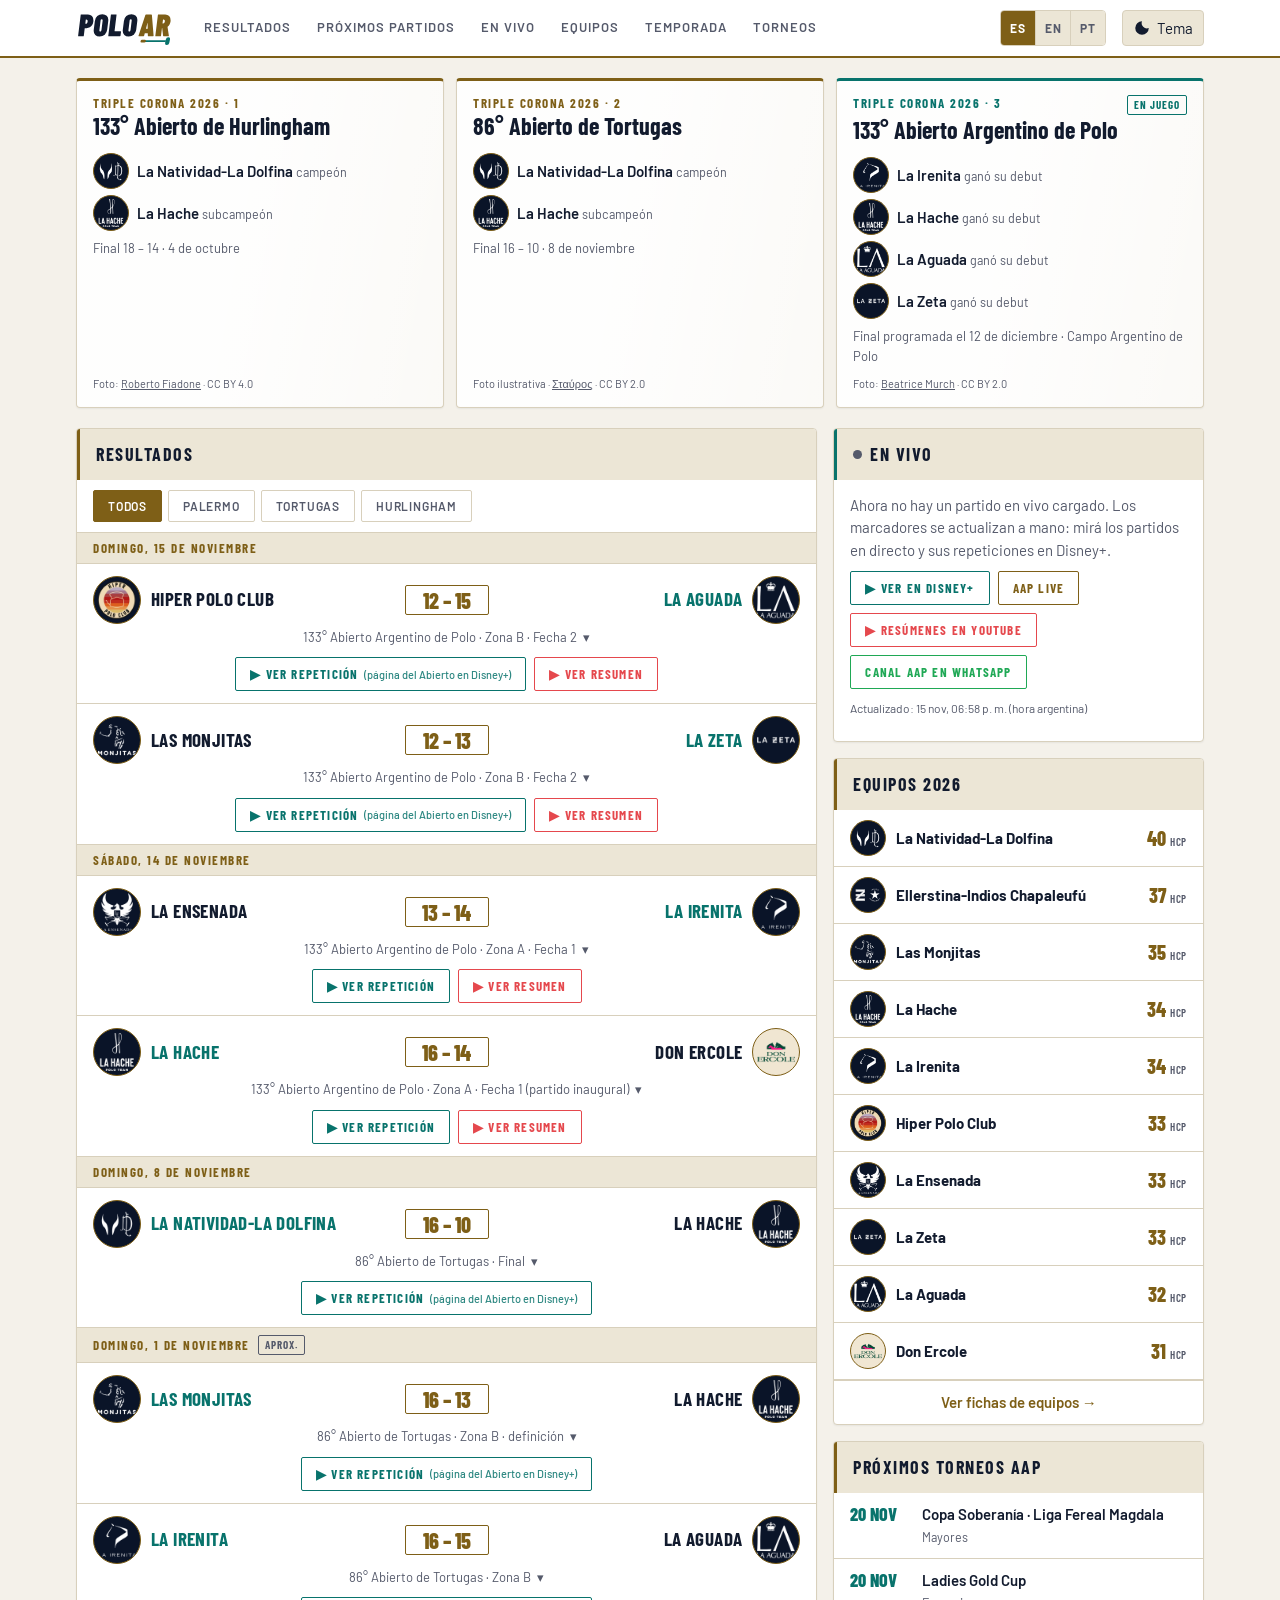
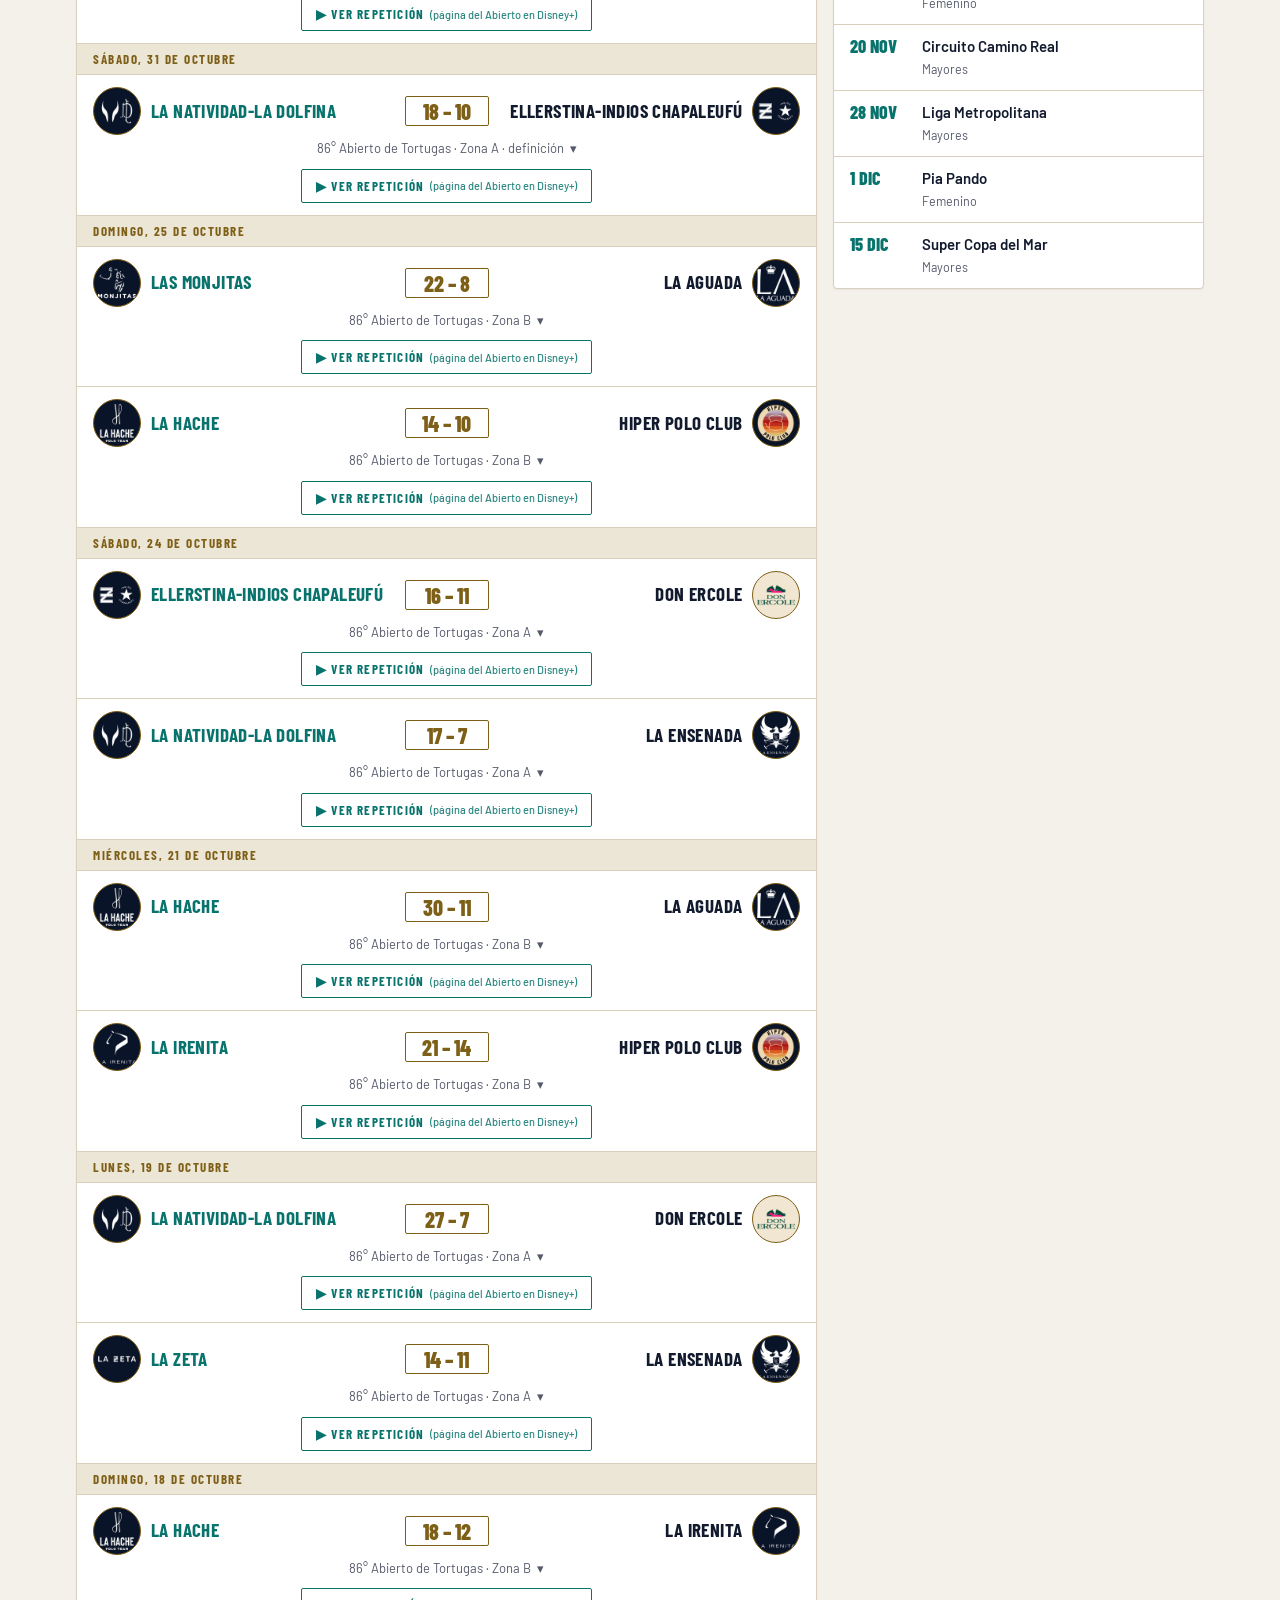
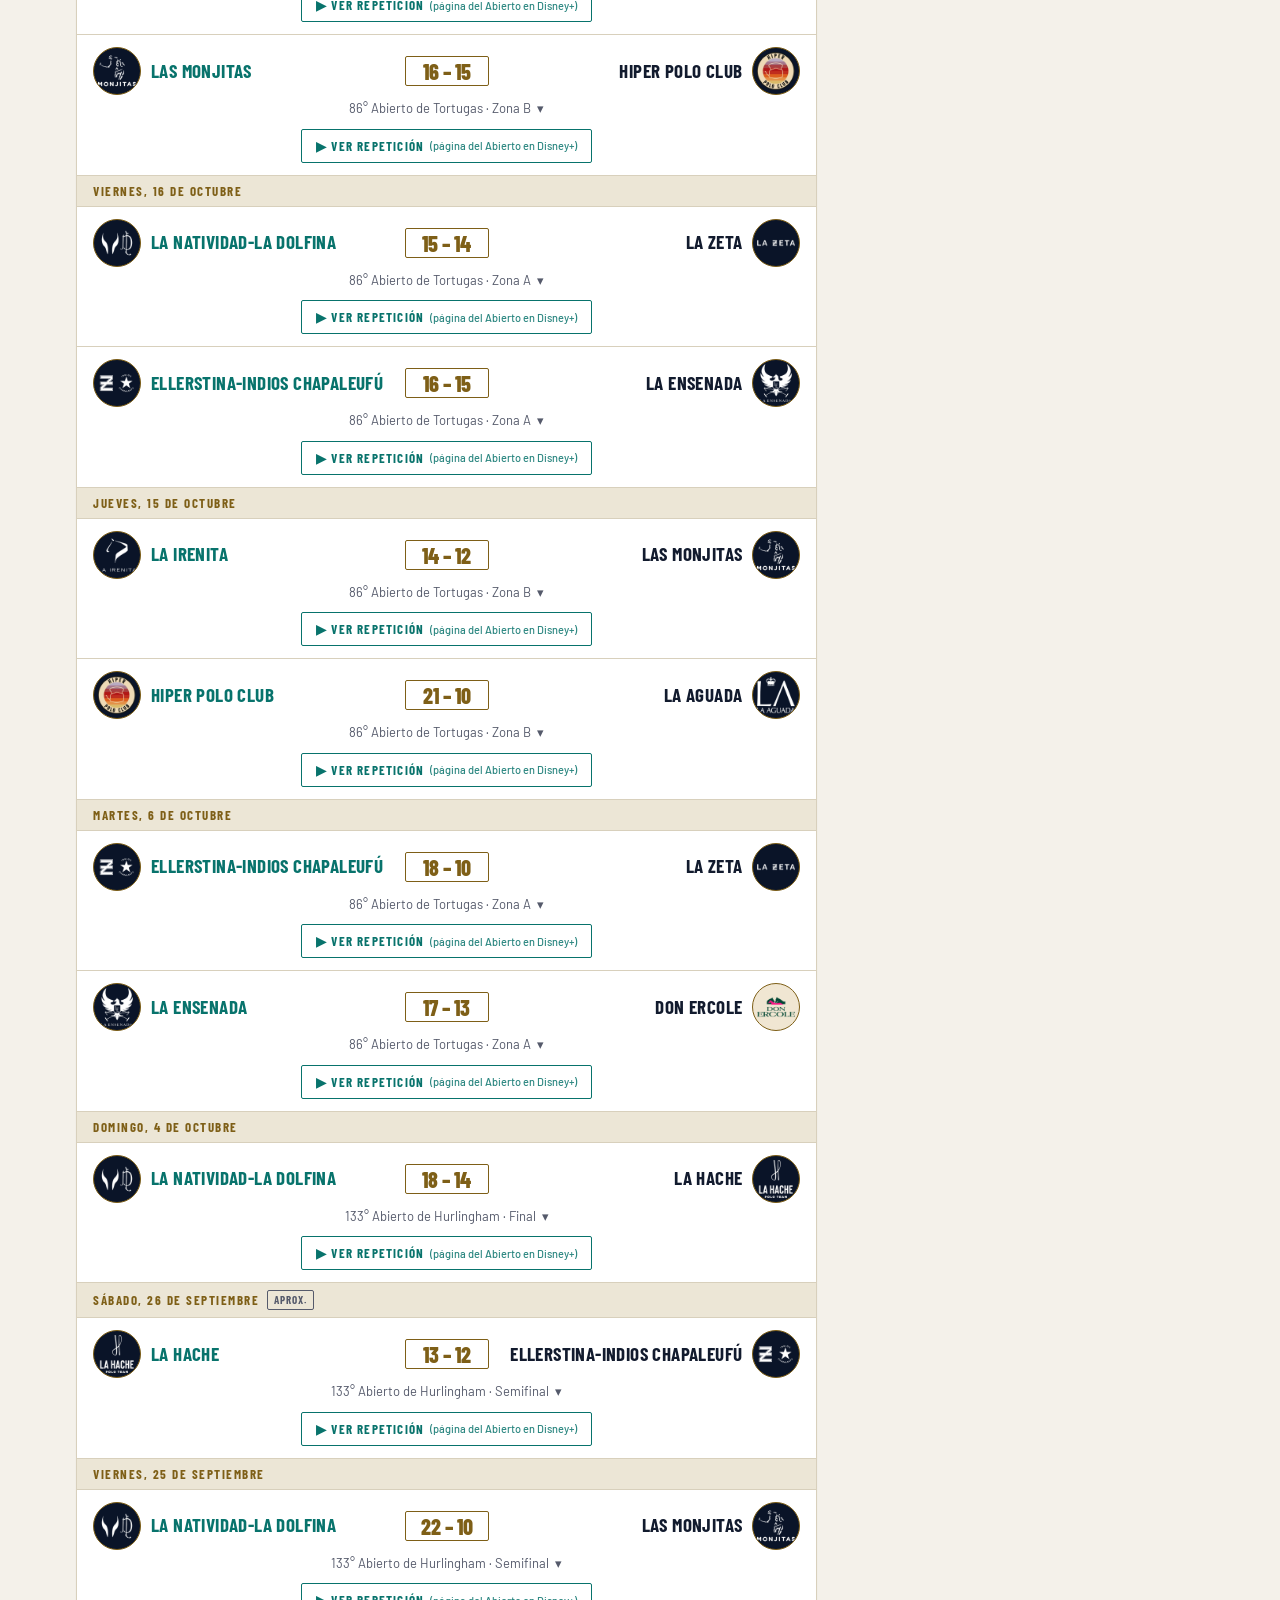
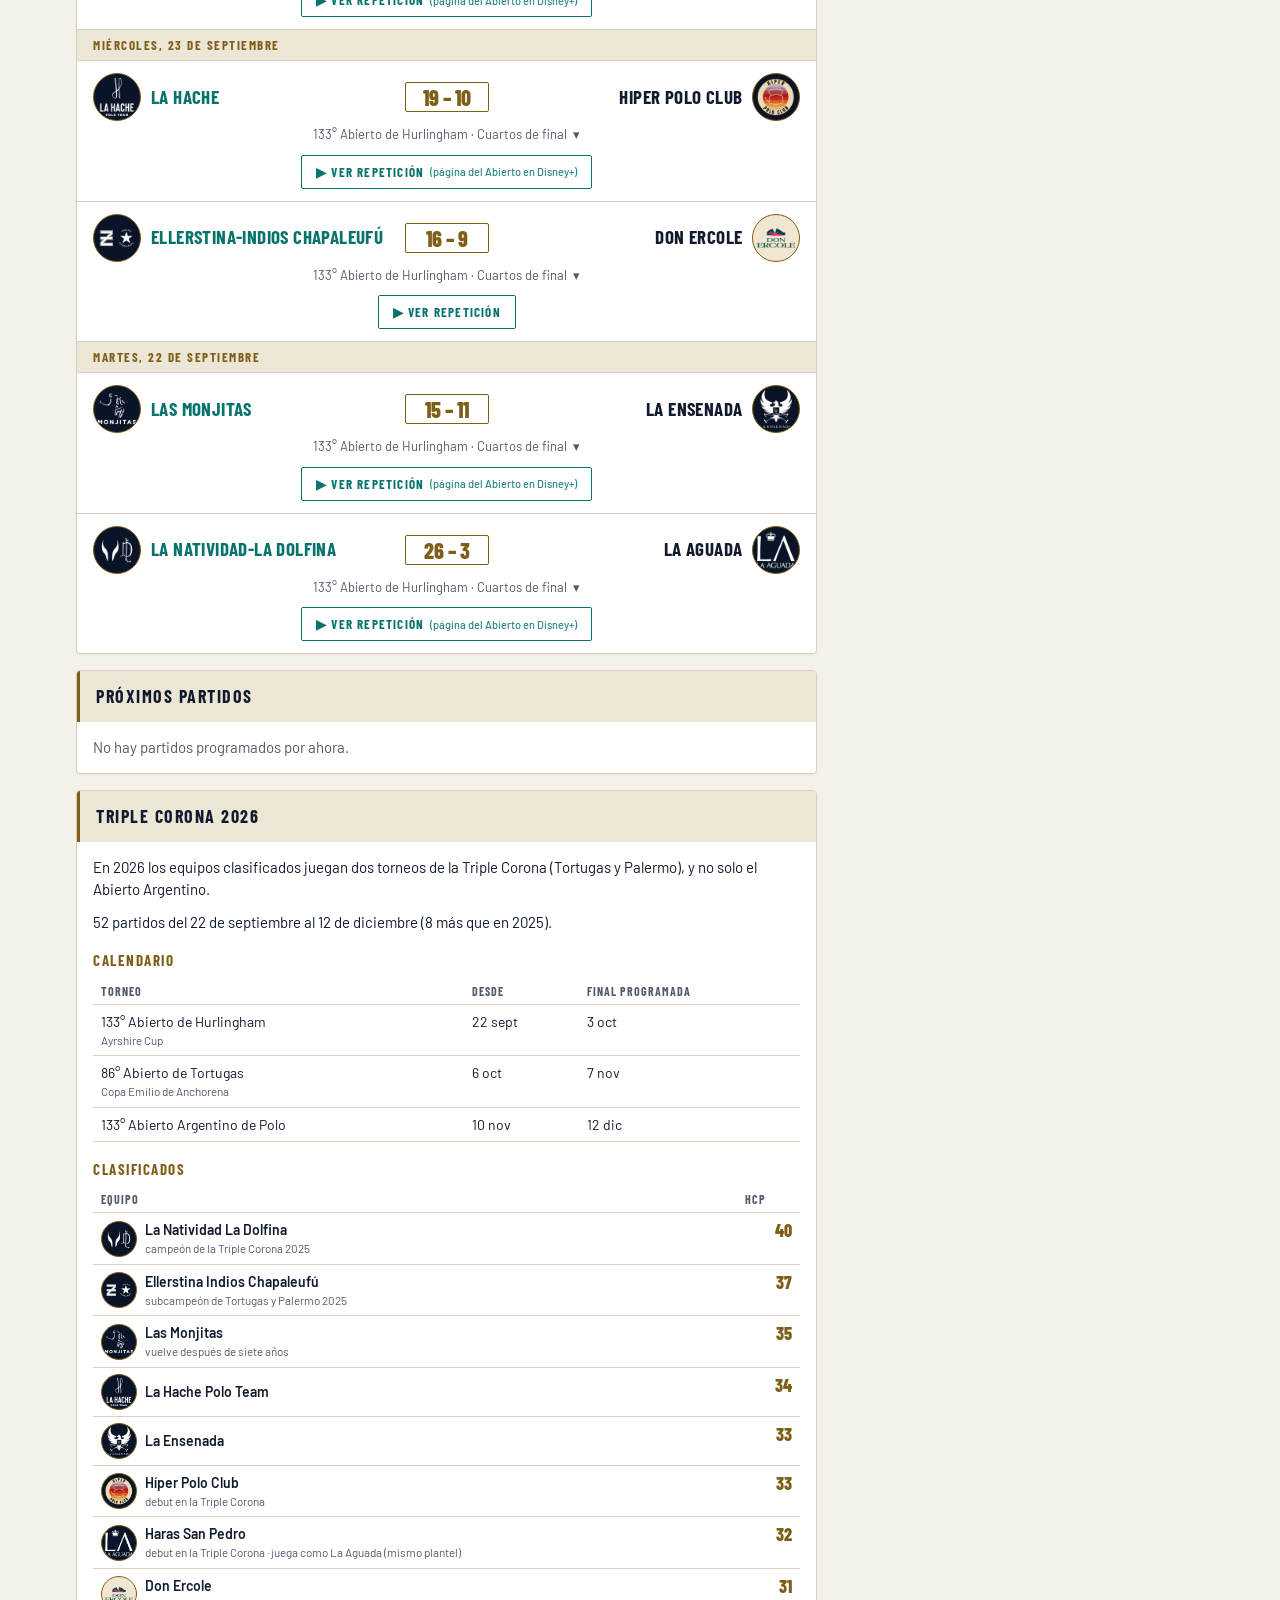
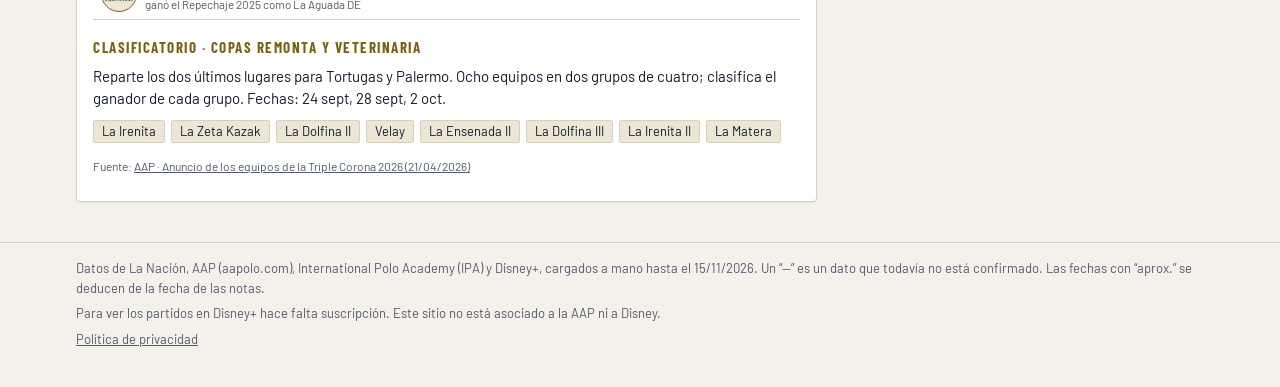
==== commit 8f9e92d9: "Sección "Próximos partidos" al lado de Resultados - Nueva sección con el fixture de data/proximos.js" ====
--- a/index.html
+++ b/index.html
@@ -12,7 +12,7 @@
 <link rel="preconnect" href="https://fonts.googleapis.com">
 <link rel="preconnect" href="https://fonts.gstatic.com" crossorigin>
 <link rel="stylesheet" href="https://fonts.googleapis.com/css2?family=Barlow+Condensed:wght@600;700;800&family=Barlow:wght@400;500;600&display=swap">
-<link rel="stylesheet" href="css/styles.css?v=202611162103">
+<link rel="stylesheet" href="css/styles.css?v=202611170806">
 <script>
   // Aplica el tema guardado antes de pintar, para evitar un parpadeo.
   try { var t = localStorage.getItem("polo-tema"); if (t) document.documentElement.setAttribute("data-theme", t); } catch (e) {}
@@ -26,6 +26,7 @@
     <a class="logo" href="./" aria-label="PoloAR, inicio" data-i18n-aria="logo.aria"><svg class="logo-svg" aria-hidden="true" focusable="false" xmlns="http://www.w3.org/2000/svg" viewBox="0 0 205 74"><path d="M35.744 21.232Q35.744 22.768 35.616 23.599999999999998Q35.104 27.695999999999998 33.216 30.832Q31.328 33.968 28.352 35.664Q25.376 37.36 21.792 37.36H18.272Q17.951999999999998 37.36 17.951999999999998 37.68L16.032 53.04Q15.968 53.488 15.68 53.744Q15.392 54.0 15.008000000000001 54.0H5.152Q4.768 54.0 4.5440000000000005 53.744Q4.32 53.488 4.384 53.04L9.632 10.159999999999997Q9.696 9.711999999999996 9.984 9.455999999999996Q10.272 9.199999999999996 10.656 9.199999999999996H24.672Q29.792 9.199999999999996 32.768 12.495999999999999Q35.744 15.792000000000002 35.744 21.232ZM23.904 23.855999999999998Q23.968 23.471999999999998 23.968 22.768Q23.968 21.168 23.264 20.336Q22.56 19.503999999999998 21.344 19.503999999999998H20.448Q20.128 19.503999999999998 20.128 19.823999999999998L19.168 27.759999999999998Q19.04 28.08 19.424 28.08H20.256Q21.664 28.08 22.656 27.024Q23.648 25.968 23.904 23.855999999999998Z M36.36000000000001 42.992Q36.36000000000001 42.352000000000004 36.48800000000001 40.816L38.792 22.384Q39.56 16.112000000000002 43.752 12.400000000000002Q47.944 8.688000000000002 54.21600000000001 8.688000000000002Q59.848000000000006 8.688000000000002 63.144000000000005 11.792000000000002Q66.44 14.896 66.44 20.208Q66.44 20.848 66.31200000000001 22.384L64.072 40.816Q63.304 47.088 59.080000000000005 50.8Q54.85600000000001 54.512 48.584 54.512Q42.888000000000005 54.512 39.62400000000001 51.408Q36.36000000000001 48.304 36.36000000000001 42.992ZM52.36000000000001 41.328 54.72800000000001 21.872Q54.85600000000001 20.528 54.40800000000001 19.759999999999998Q53.96000000000001 18.991999999999997 53.00000000000001 18.991999999999997Q51.976000000000006 18.991999999999997 51.304 19.759999999999998Q50.632000000000005 20.528 50.504000000000005 21.872L48.13600000000001 41.328Q48.072 41.584 48.072 42.032Q48.072 43.056 48.55200000000001 43.632Q49.032000000000004 44.208 49.864000000000004 44.208Q50.824000000000005 44.208 51.49600000000001 43.44Q52.168000000000006 42.672 52.36000000000001 41.328Z M66.41600000000001 53.04 71.66400000000002 10.159999999999997Q71.72800000000001 9.711999999999996 72.01600000000002 9.455999999999996Q72.30400000000002 9.199999999999996 72.68800000000002 9.199999999999996H82.54400000000001Q82.92800000000001 9.199999999999996 83.15200000000002 9.455999999999996Q83.376 9.711999999999996 83.31200000000001 10.159999999999997L79.28000000000002 43.376Q79.15200000000002 43.696 79.53600000000002 43.696H91.69600000000001Q92.144 43.696 92.36800000000001 43.952Q92.59200000000001 44.208 92.52800000000002 44.656L91.50400000000002 53.04Q91.31200000000001 54.0 90.41600000000001 54.0H67.18400000000001Q66.80000000000001 54.0 66.57600000000001 53.744Q66.352 53.488 66.41600000000001 53.04Z M96.08800000000001 42.992Q96.08800000000001 42.352000000000004 96.21600000000001 40.816L98.52000000000001 22.384Q99.28800000000001 16.112000000000002 103.48000000000002 12.400000000000002Q107.67200000000001 8.688000000000002 113.94400000000002 8.688000000000002Q119.57600000000002 8.688000000000002 122.87200000000001 11.792000000000002Q126.168 14.896 126.168 20.208Q126.168 20.848 126.04000000000002 22.384L123.80000000000001 40.816Q123.03200000000001 47.088 118.80800000000002 50.8Q114.58400000000002 54.512 108.31200000000001 54.512Q102.61600000000001 54.512 99.352 51.408Q96.08800000000001 48.304 96.08800000000001 42.992ZM112.08800000000002 41.328 114.45600000000002 21.872Q114.58400000000002 20.528 114.13600000000002 19.759999999999998Q113.68800000000002 18.991999999999997 112.72800000000001 18.991999999999997Q111.70400000000001 18.991999999999997 111.03200000000001 19.759999999999998Q110.36000000000001 20.528 110.23200000000001 21.872L107.86400000000002 41.328Q107.80000000000001 41.584 107.80000000000001 42.032Q107.80000000000001 43.056 108.28000000000002 43.632Q108.76000000000002 44.208 109.59200000000001 44.208Q110.55200000000002 44.208 111.22400000000002 43.44Q111.89600000000002 42.672 112.08800000000002 41.328Z" fill="currentColor"/><path d="M147.704 53.104 147.576 48.24Q147.64000000000001 48.112 147.512 48.016000000000005Q147.38400000000001 47.92 147.256 47.92H141.68800000000002Q141.368 47.92 141.24 48.24L140.024 53.104Q139.832 54.0 138.936 54.0H129.208Q128.24800000000002 54.0 128.50400000000002 52.976L142.584 10.031999999999996Q142.84 9.199999999999996 143.73600000000002 9.199999999999996H155.06400000000002Q155.96 9.199999999999996 156.024 10.031999999999996L159.544 52.976V53.104Q159.544 54.0 158.584 54.0H148.536Q147.64000000000001 54.0 147.704 53.104ZM144.056 38.704H147.06400000000002Q147.256 38.704 147.38400000000001 38.384L147.12800000000001 26.544Q147.12800000000001 26.288 146.96800000000002 26.32Q146.808 26.352 146.808 26.544L143.864 38.384Q143.73600000000002 38.704 144.056 38.704Z M179.04000000000002 53.168 177.18400000000003 37.04Q177.18400000000003 36.784 176.99200000000002 36.784Q176.73600000000002 36.784 176.73600000000002 37.104L174.752 53.04Q174.68800000000002 53.488 174.40000000000003 53.744Q174.11200000000002 54.0 173.728 54.0H163.872Q163.488 54.0 163.264 53.744Q163.04000000000002 53.488 163.104 53.04L168.352 10.159999999999997Q168.41600000000003 9.711999999999996 168.704 9.455999999999996Q168.99200000000002 9.199999999999996 169.376 9.199999999999996H183.39200000000002Q188.512 9.199999999999996 191.488 12.463999999999999Q194.464 15.728000000000002 194.464 21.104Q194.464 22.64 194.336 23.471999999999998Q193.888 26.992 192.352 29.776000000000003Q190.816 32.56 188.38400000000001 34.288Q188.06400000000002 34.480000000000004 188.192 34.736000000000004L190.94400000000002 52.912V53.168Q190.94400000000002 53.552 190.68800000000002 53.775999999999996Q190.43200000000002 54.0 190.048 54.0H179.936Q179.168 54.0 179.04000000000002 53.168ZM179.168 19.503999999999998Q178.848 19.503999999999998 178.848 19.823999999999998L177.888 27.312Q177.888 27.631999999999998 178.20800000000003 27.631999999999998H179.04000000000002Q180.57600000000002 27.631999999999998 181.632 26.287999999999997Q182.68800000000002 24.944 182.68800000000002 22.576Q182.68800000000002 21.104 181.984 20.304Q181.28 19.503999999999998 180.06400000000002 19.503999999999998Z" fill="var(--accent)"/><g transform="translate(0 64) skewX(-12) translate(0 -64)"><rect x="134.632" y="62.3" width="50.4" height="3.4" rx="1.7" fill="var(--teal)"/><rect x="132.6" y="61.3" width="11" height="5.4" rx="2.7" fill="var(--accent)"/><rect x="184.0" y="56" width="8.5" height="16" rx="4" fill="var(--teal)"/></g></svg></a>
     <nav aria-label="Secciones" data-i18n-aria="nav.aria">
       <a href="#resultados" data-i18n="nav.resultados">Resultados</a>
+      <a href="#proximos" data-i18n="nav.proximos">Próximos partidos</a>
       <a href="#envivo" data-i18n="nav.vivo">En vivo</a>
       <a href="equipos.html" data-i18n="nav.equipos">Equipos</a>
       <a href="#temporada" data-i18n="nav.temporada">Temporada</a>
@@ -58,6 +59,11 @@
         <button type="button" aria-pressed="false" data-f="hurlingham">Hurlingham</button>
       </div>
       <div id="lista" aria-live="polite"><p class="loading" data-i18n="cargando.resultados">Cargando resultados…</p></div>
+    </section>
+
+    <section class="card" id="proximos" aria-labelledby="prox-titulo">
+      <h2 id="prox-titulo" class="card-title" data-i18n="sec.proximos.partidos">Próximos partidos</h2>
+      <div id="lista-proximos" aria-live="polite"><p class="loading" data-i18n="cargando">Cargando…</p></div>
     </section>
 
     <section class="card" id="temporada" aria-labelledby="temp-titulo">
@@ -97,7 +103,7 @@
   </div>
 </footer>
 
-<script src="js/i18n.js?v=202611162103" defer></script>
-<script src="js/app.js?v=202611162103" defer></script>
+<script src="js/i18n.js?v=202611170806" defer></script>
+<script src="js/app.js?v=202611170806" defer></script>
 </body>
 </html>
--- a/css/styles.css
+++ b/css/styles.css
@@ -183,6 +183,10 @@
   border-radius: 2px; padding: 1px 12px; min-width: 84px; text-align: center; white-space: nowrap;
 }
 .inf { color: var(--mute); font-size: 13px; text-align: center; margin-top: 4px; display: flex; justify-content: center; gap: 6px; flex-wrap: wrap; }
+.prox { padding: 12px 16px 10px; }
+.prox.on .sc { border-color: var(--live); color: var(--live); font-size: 16px; }
+.nota-hora { color: var(--mute); font-size: 12px; margin: 0; padding: 8px 16px 12px; }
+@media (max-width: 560px) { .prox { padding: 10px 12px 8px; } }
 .chev { display: inline-block; transition: transform .2s; }
 details[open] .chev { transform: rotate(180deg); }
 @media (max-width: 560px) {
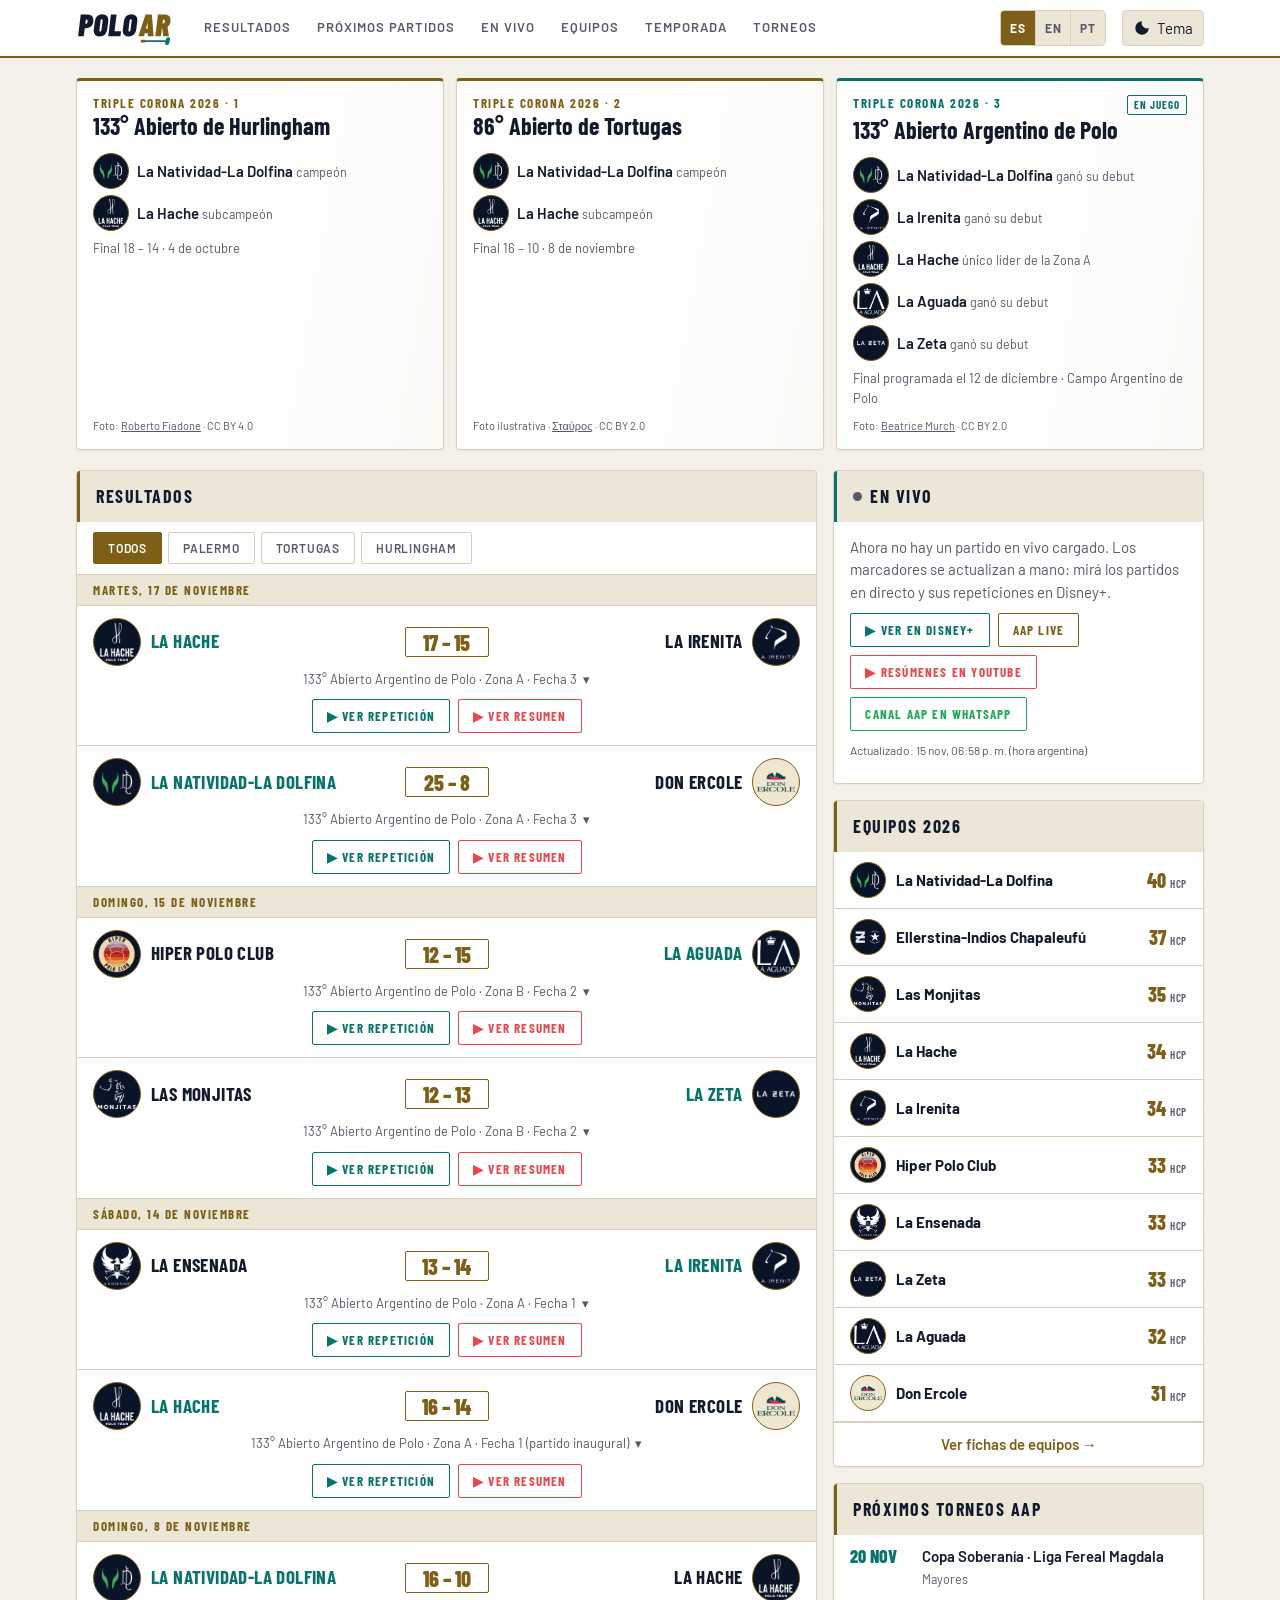
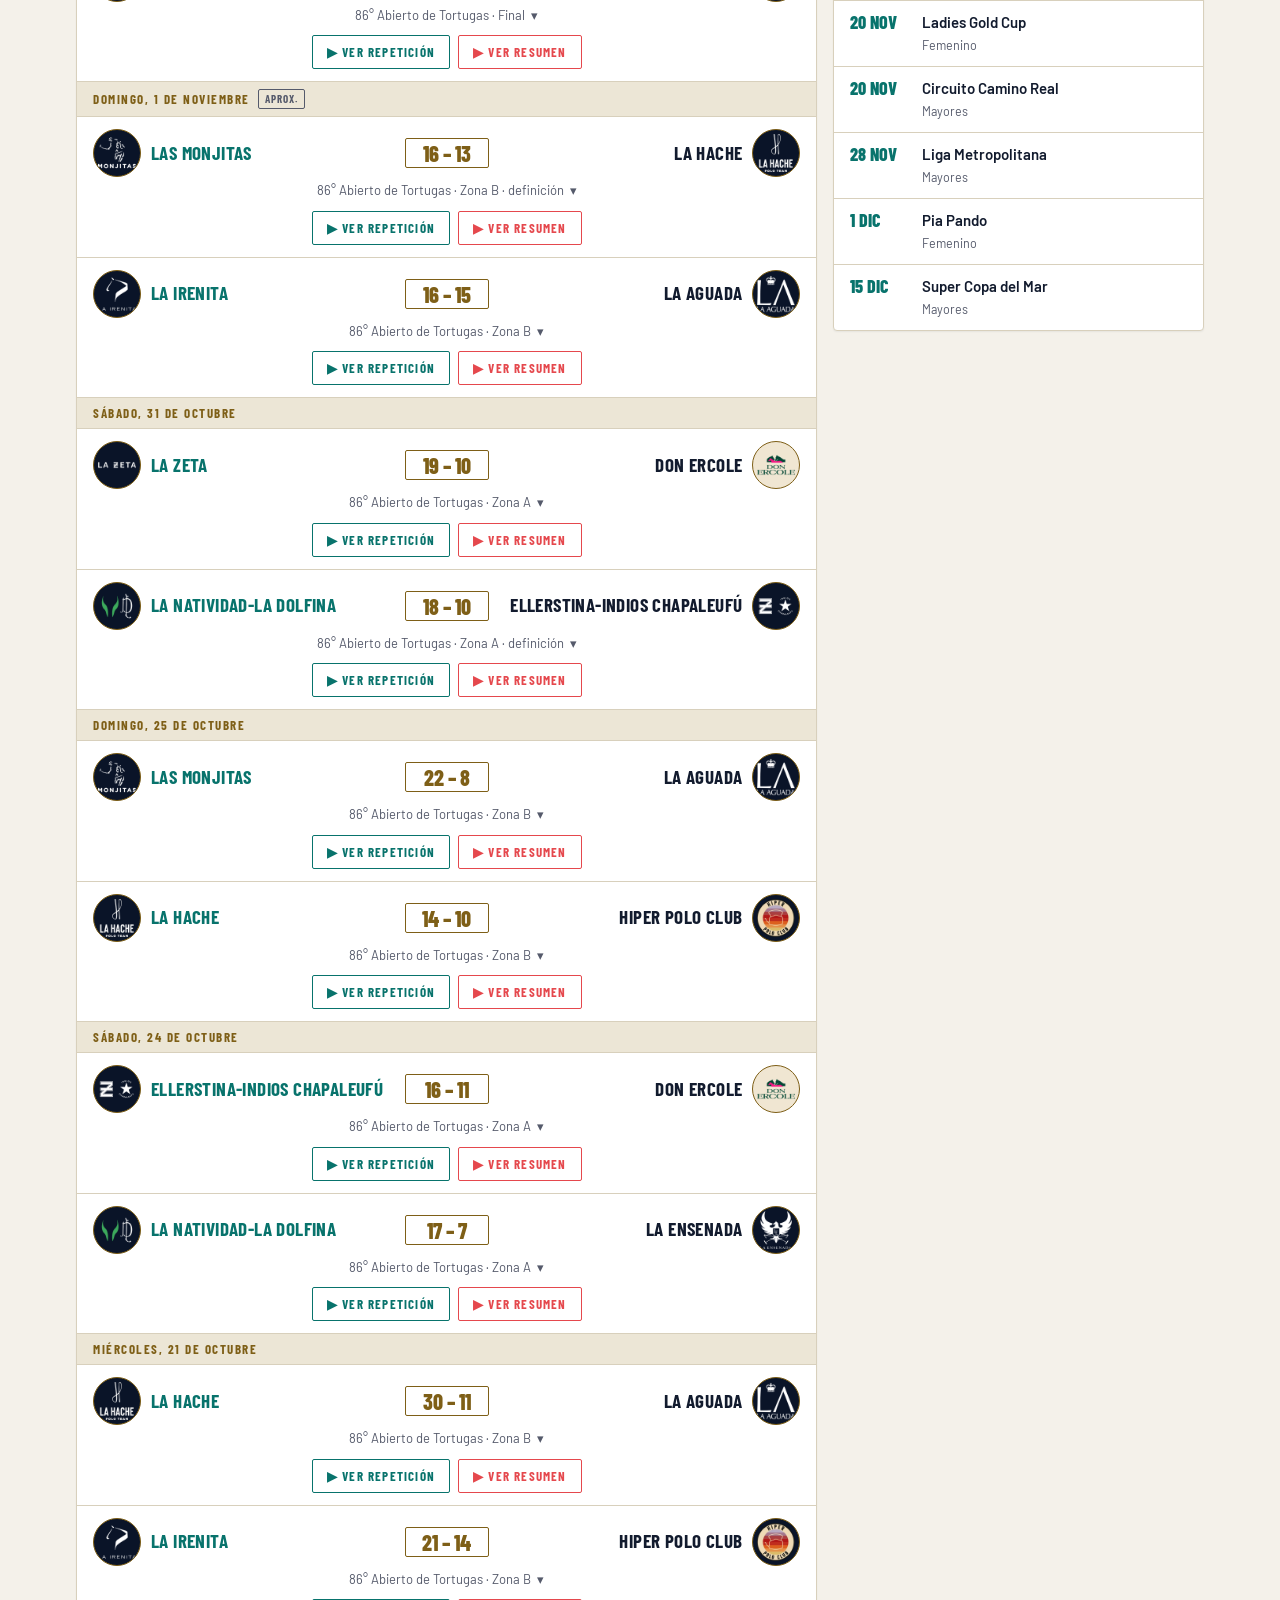
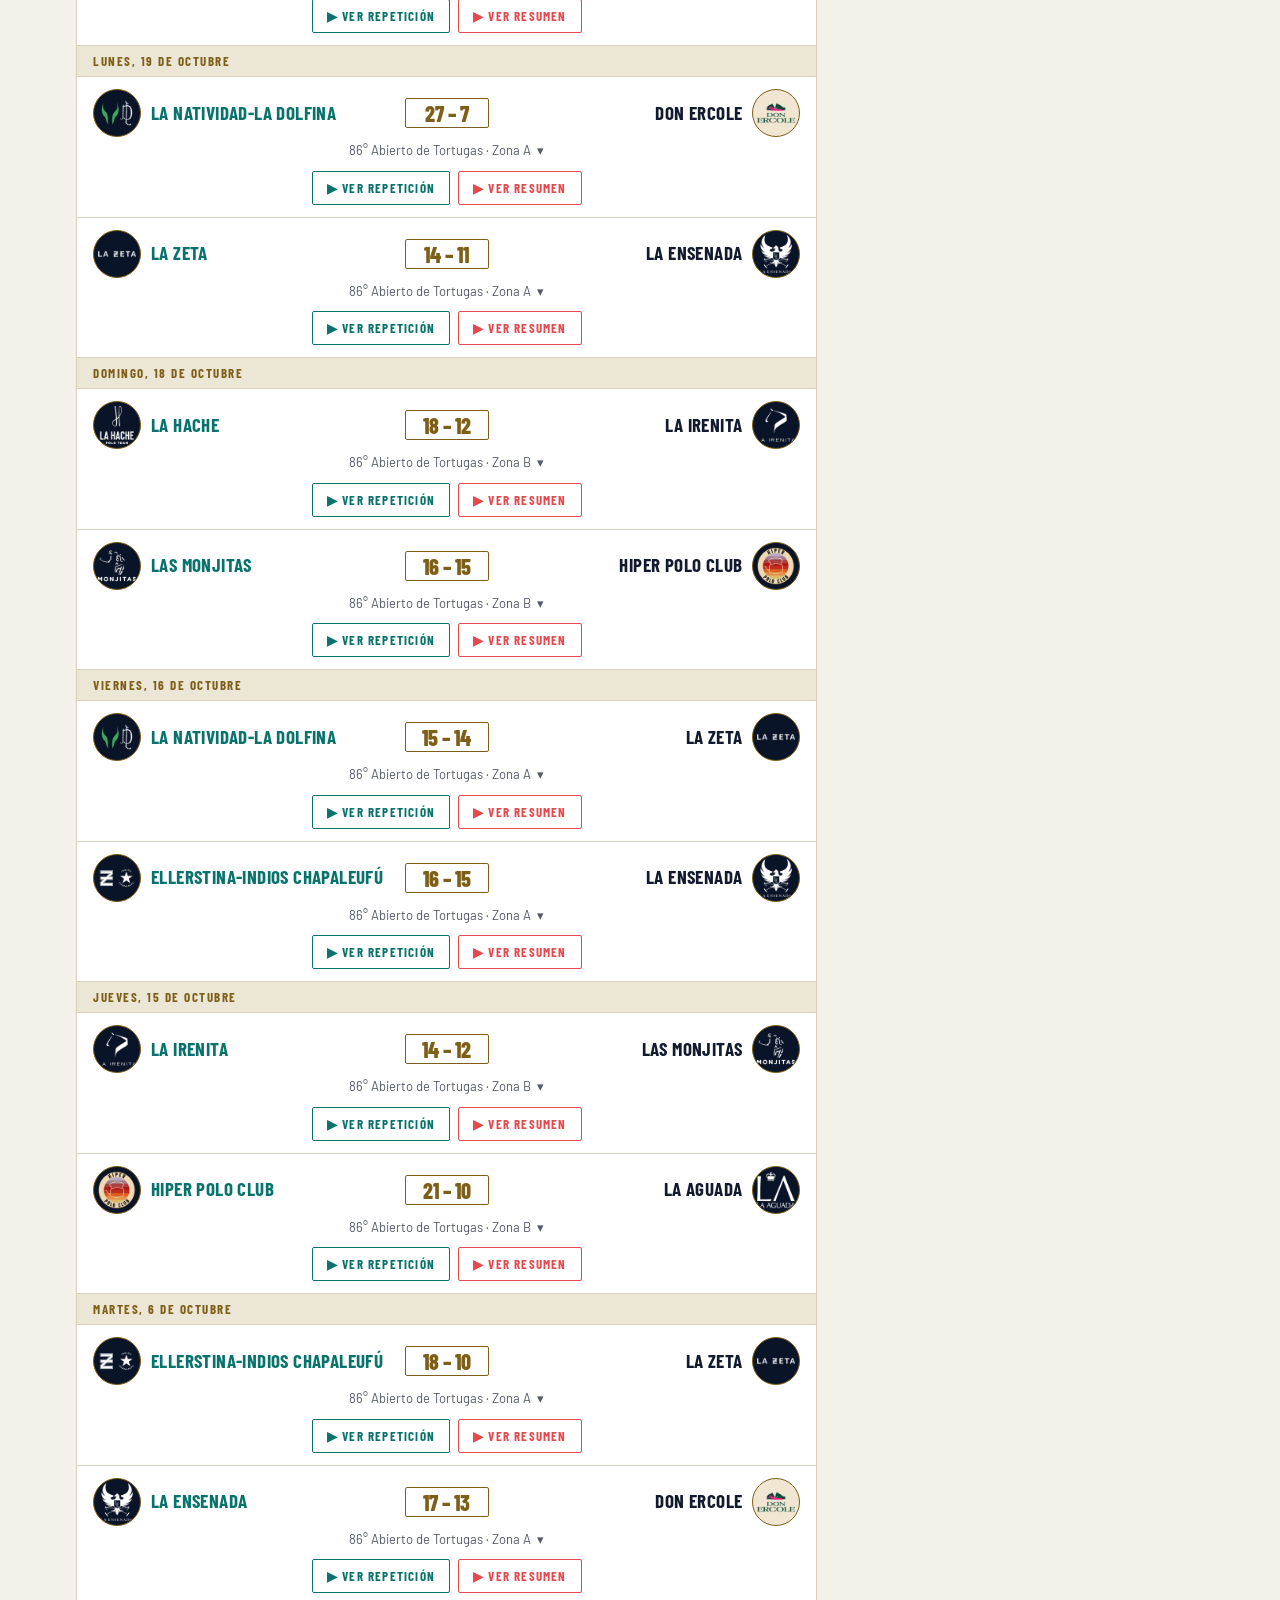
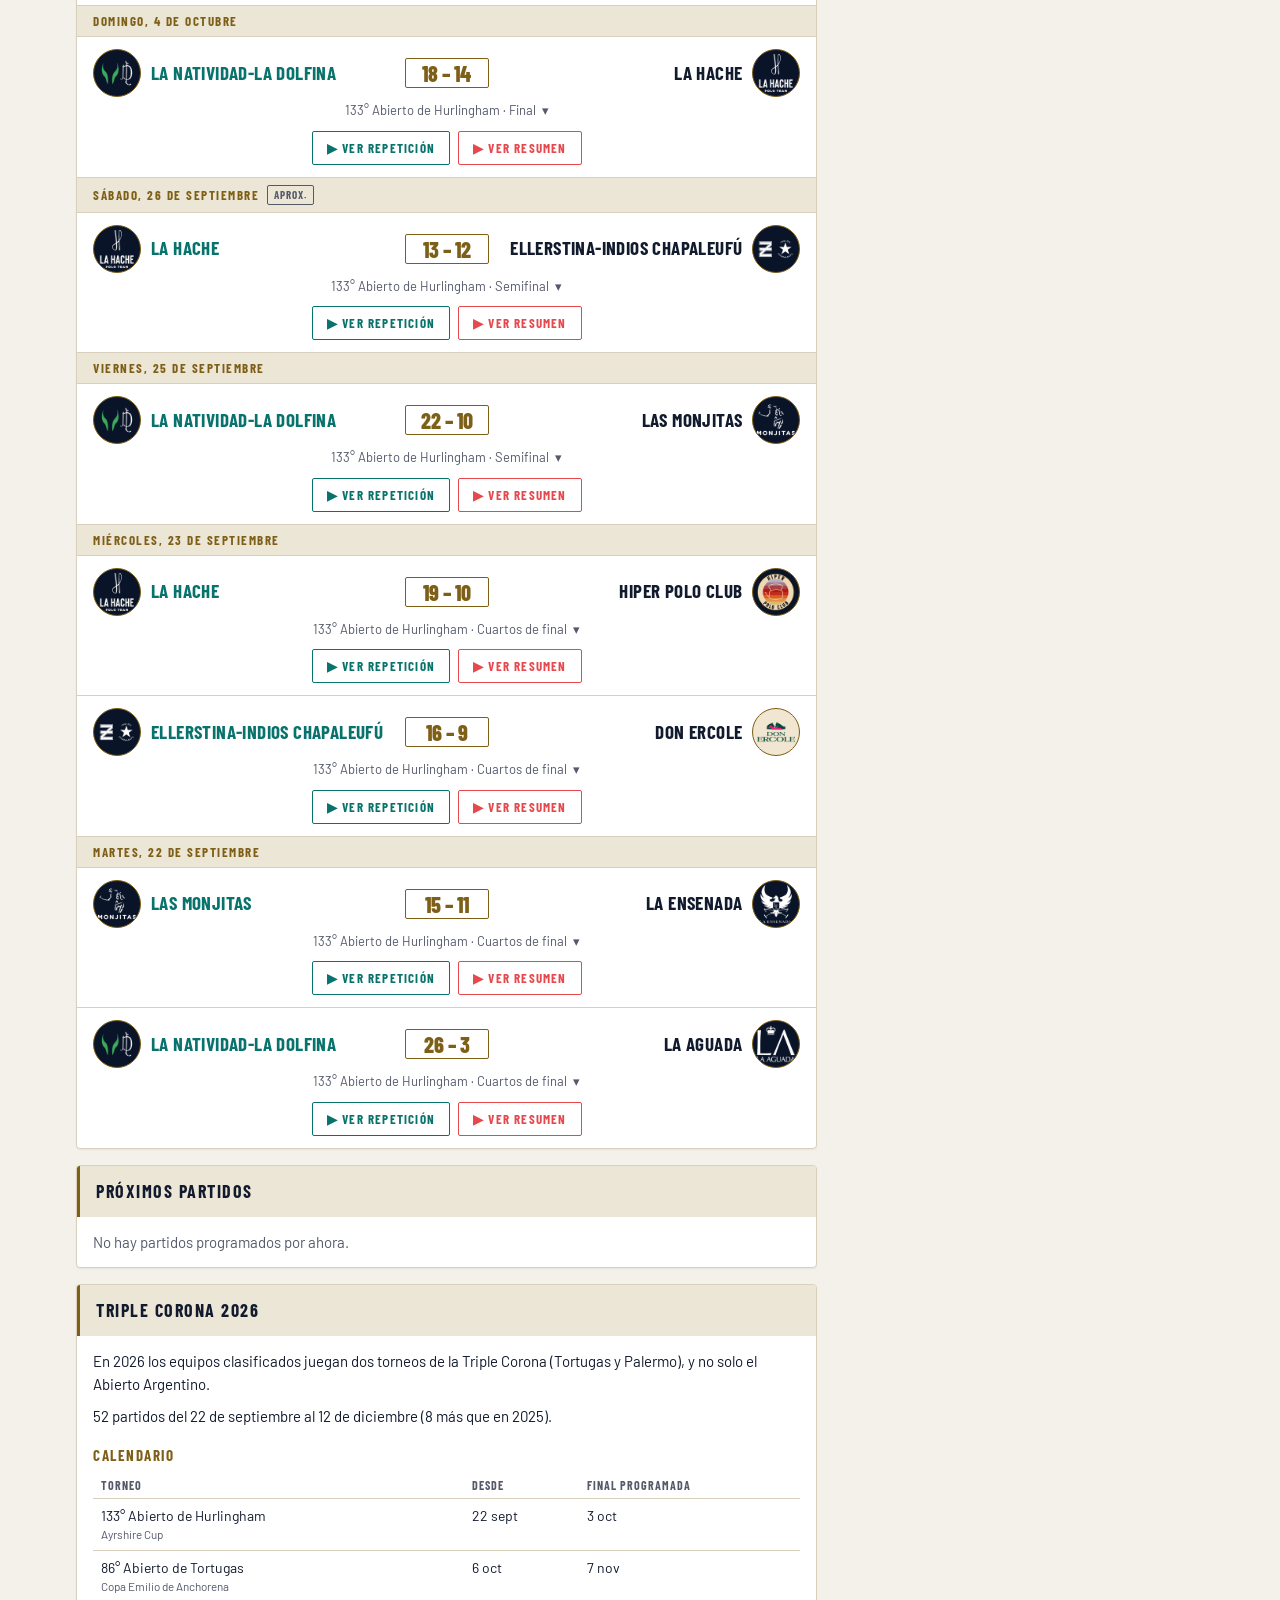
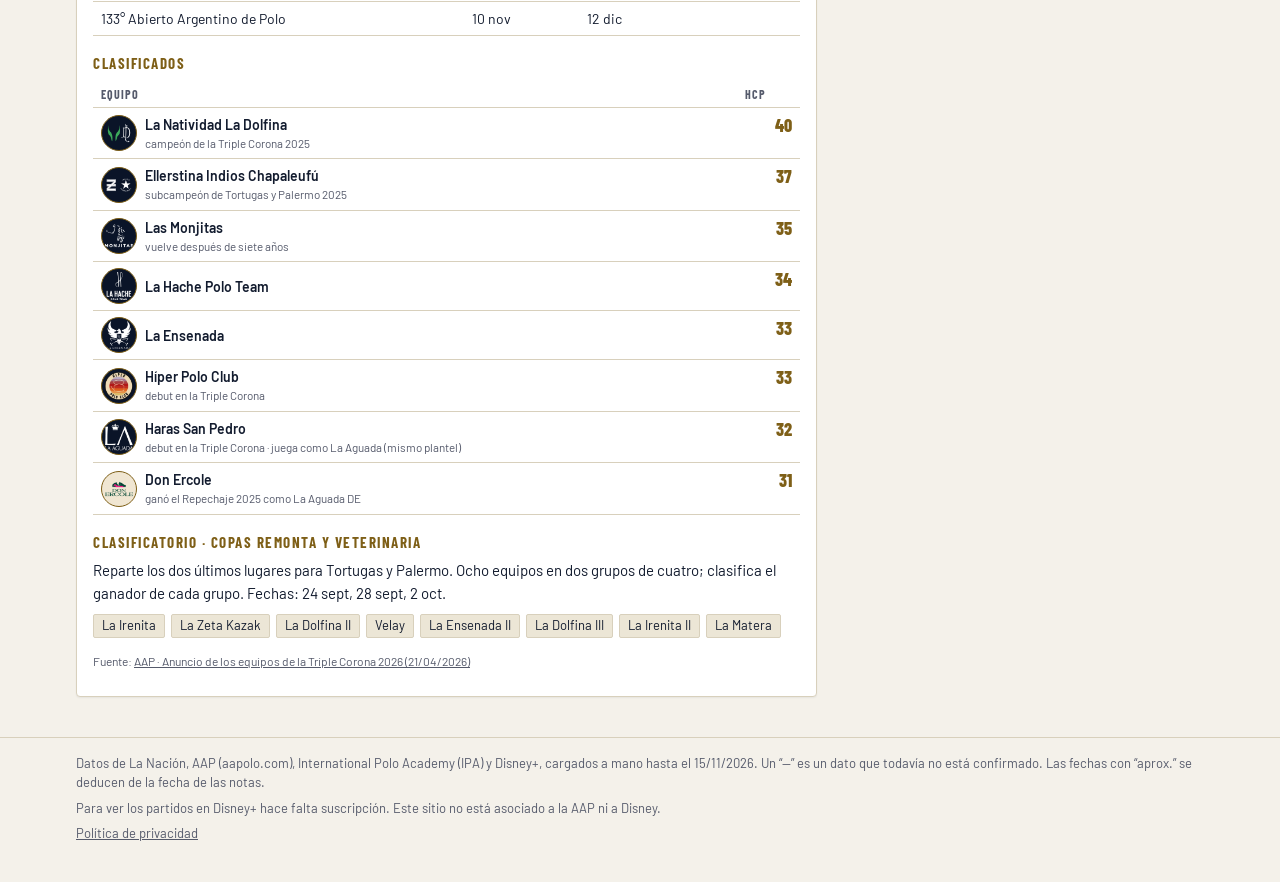
==== commit 8952e66e: "Sube la versión de CSS/JS Co-Authored-By: Claude Opus 5.5 <noreply@anthropic.com>" ====
--- a/index.html
+++ b/index.html
@@ -12,7 +12,7 @@
 <link rel="preconnect" href="https://fonts.googleapis.com">
 <link rel="preconnect" href="https://fonts.gstatic.com" crossorigin>
 <link rel="stylesheet" href="https://fonts.googleapis.com/css2?family=Barlow+Condensed:wght@600;700;800&family=Barlow:wght@400;500;600&display=swap">
-<link rel="stylesheet" href="css/styles.css?v=202611170806">
+<link rel="stylesheet" href="css/styles.css?v=202611172213">
 <script>
   // Aplica el tema guardado antes de pintar, para evitar un parpadeo.
   try { var t = localStorage.getItem("polo-tema"); if (t) document.documentElement.setAttribute("data-theme", t); } catch (e) {}
@@ -103,7 +103,7 @@
   </div>
 </footer>
 
-<script src="js/i18n.js?v=202611170806" defer></script>
-<script src="js/app.js?v=202611170806" defer></script>
+<script src="js/i18n.js?v=202611172213" defer></script>
+<script src="js/app.js?v=202611172213" defer></script>
 </body>
 </html>
--- a/css/styles.css
+++ b/css/styles.css
@@ -249,9 +249,11 @@
 .lv p { margin: 0 0 10px; color: var(--mute); }
 .lv .acts { padding: 0; justify-content: flex-start; }
 .live-match { border: 1px solid var(--teal); border-radius: 4px; padding: 10px; margin-bottom: 12px; background: var(--panel2); }
-.live-match .row { gap: 6px; }
-.live-match .tm { font-size: 16px; }
-.live-match .sc { border-color: var(--live); color: var(--live); min-width: 70px; }
+.live-match .row { gap: 6px; grid-template-columns: minmax(0, 1fr) auto minmax(0, 1fr); }
+.live-match .tm { font-size: 16px; flex-direction: column; align-items: flex-start; gap: 6px; }
+.live-match .tm.b { flex-direction: column-reverse; align-items: flex-end; }
+.live-match .tm .nm { overflow-wrap: anywhere; }
+.live-match .sc { border-color: var(--live); color: var(--live); min-width: 56px; padding: 1px 8px; }
 .live-match .meta { display: flex; justify-content: space-between; gap: 8px; flex-wrap: wrap; color: var(--mute); font-size: 12px; margin-top: 6px; }
 .upd { font-size: 12px; color: var(--mute); margin-top: 10px !important; }
 
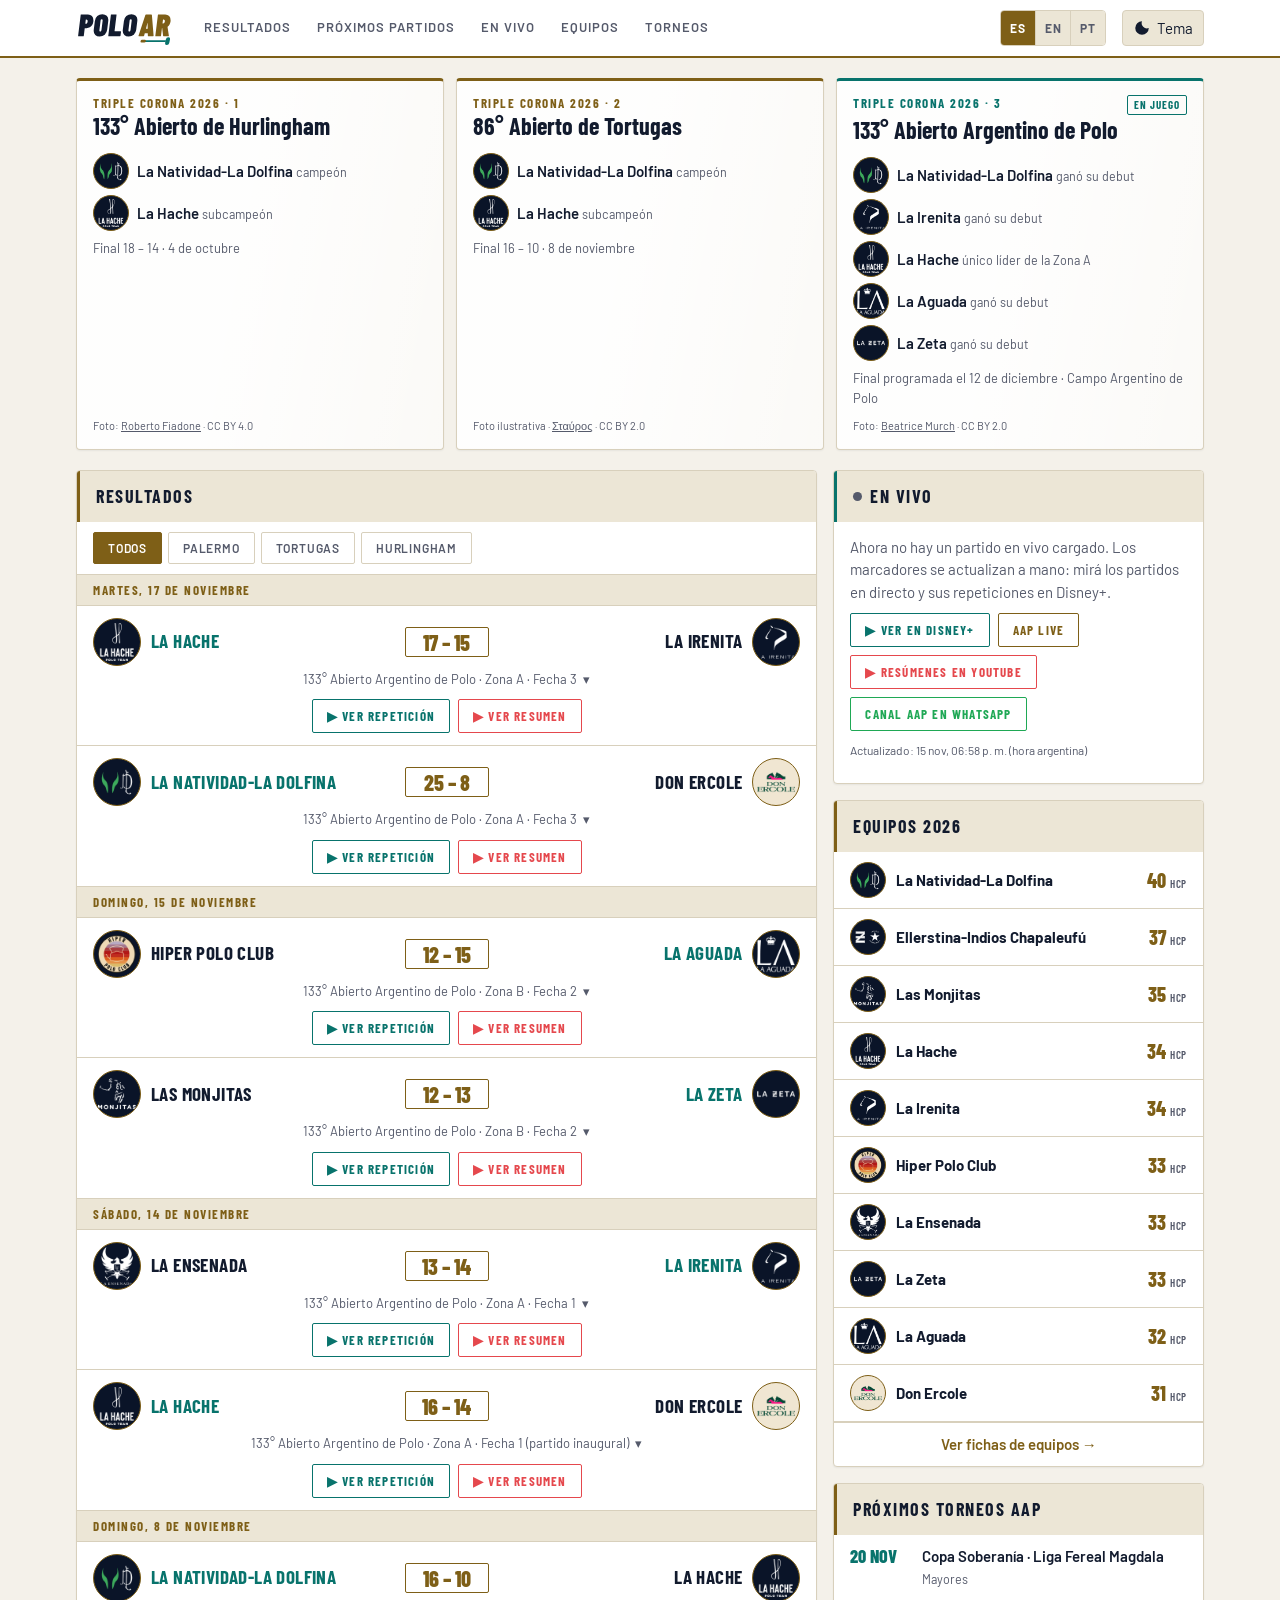
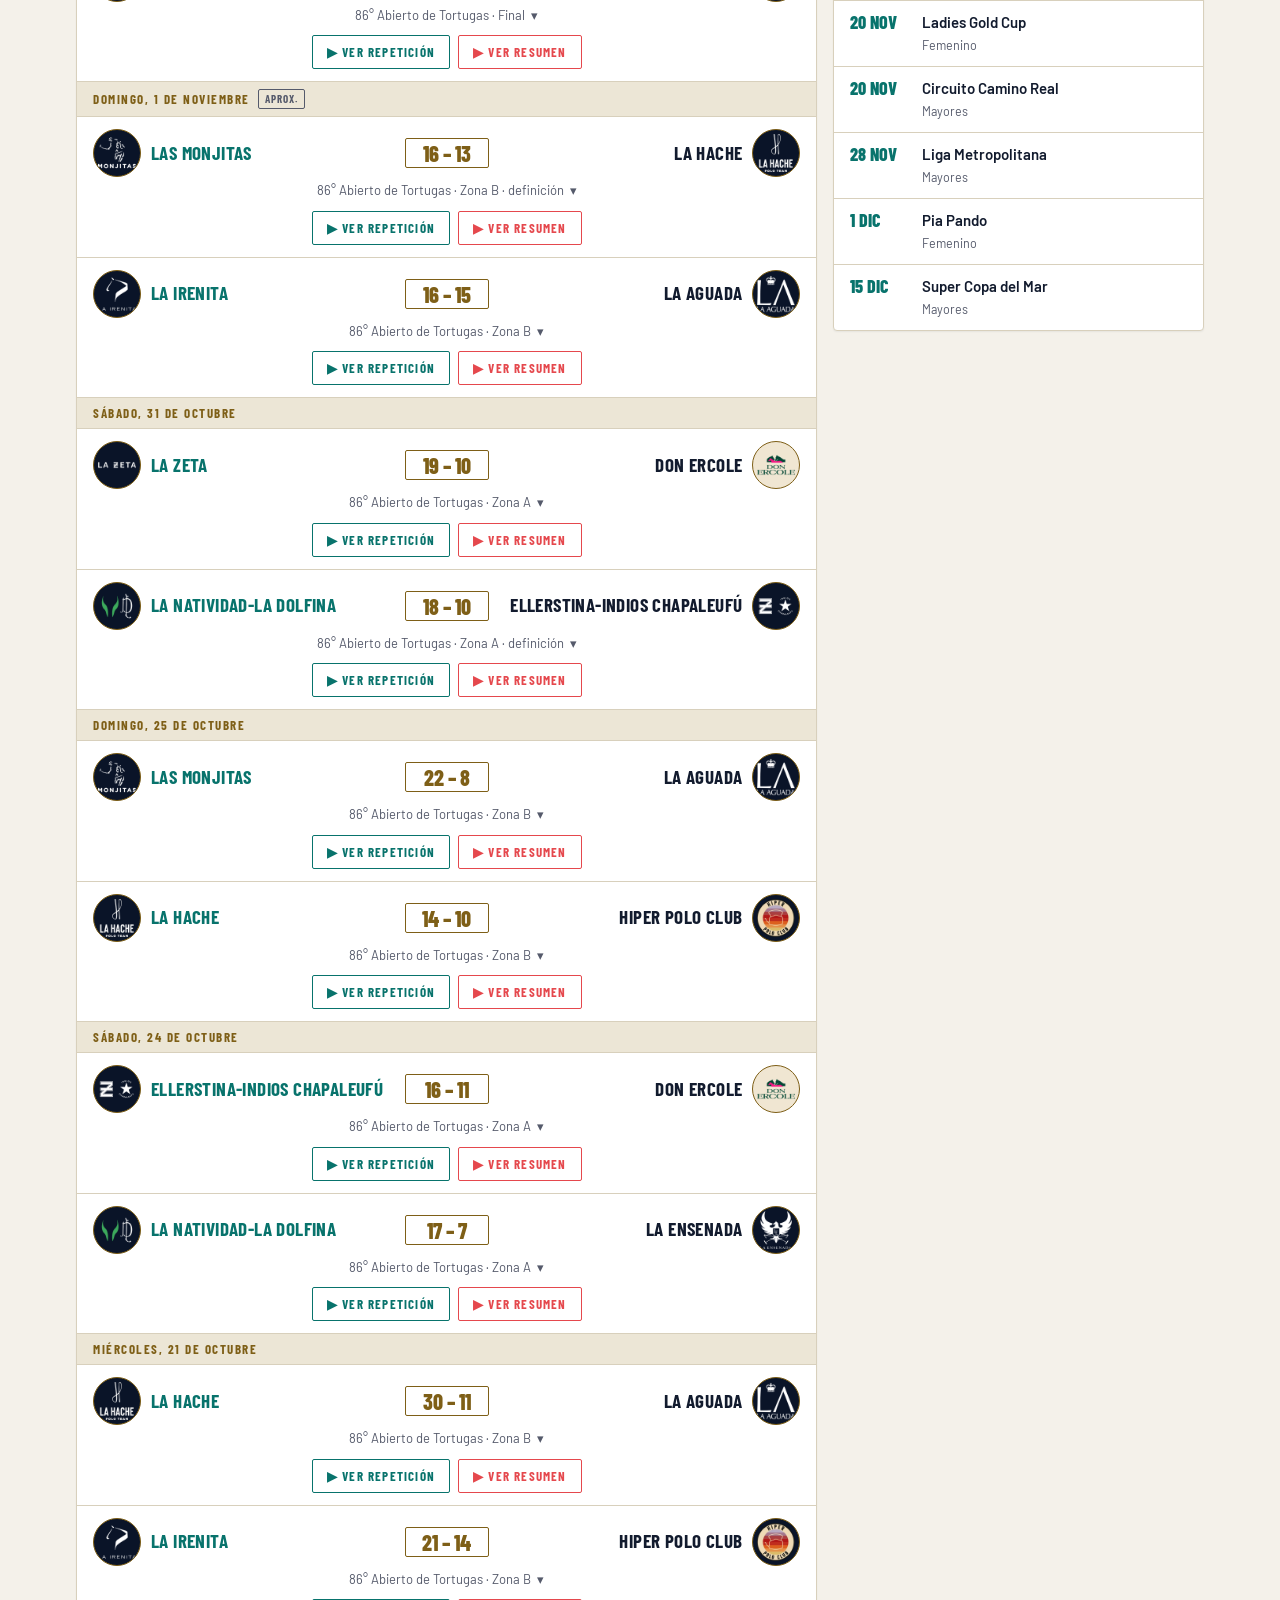
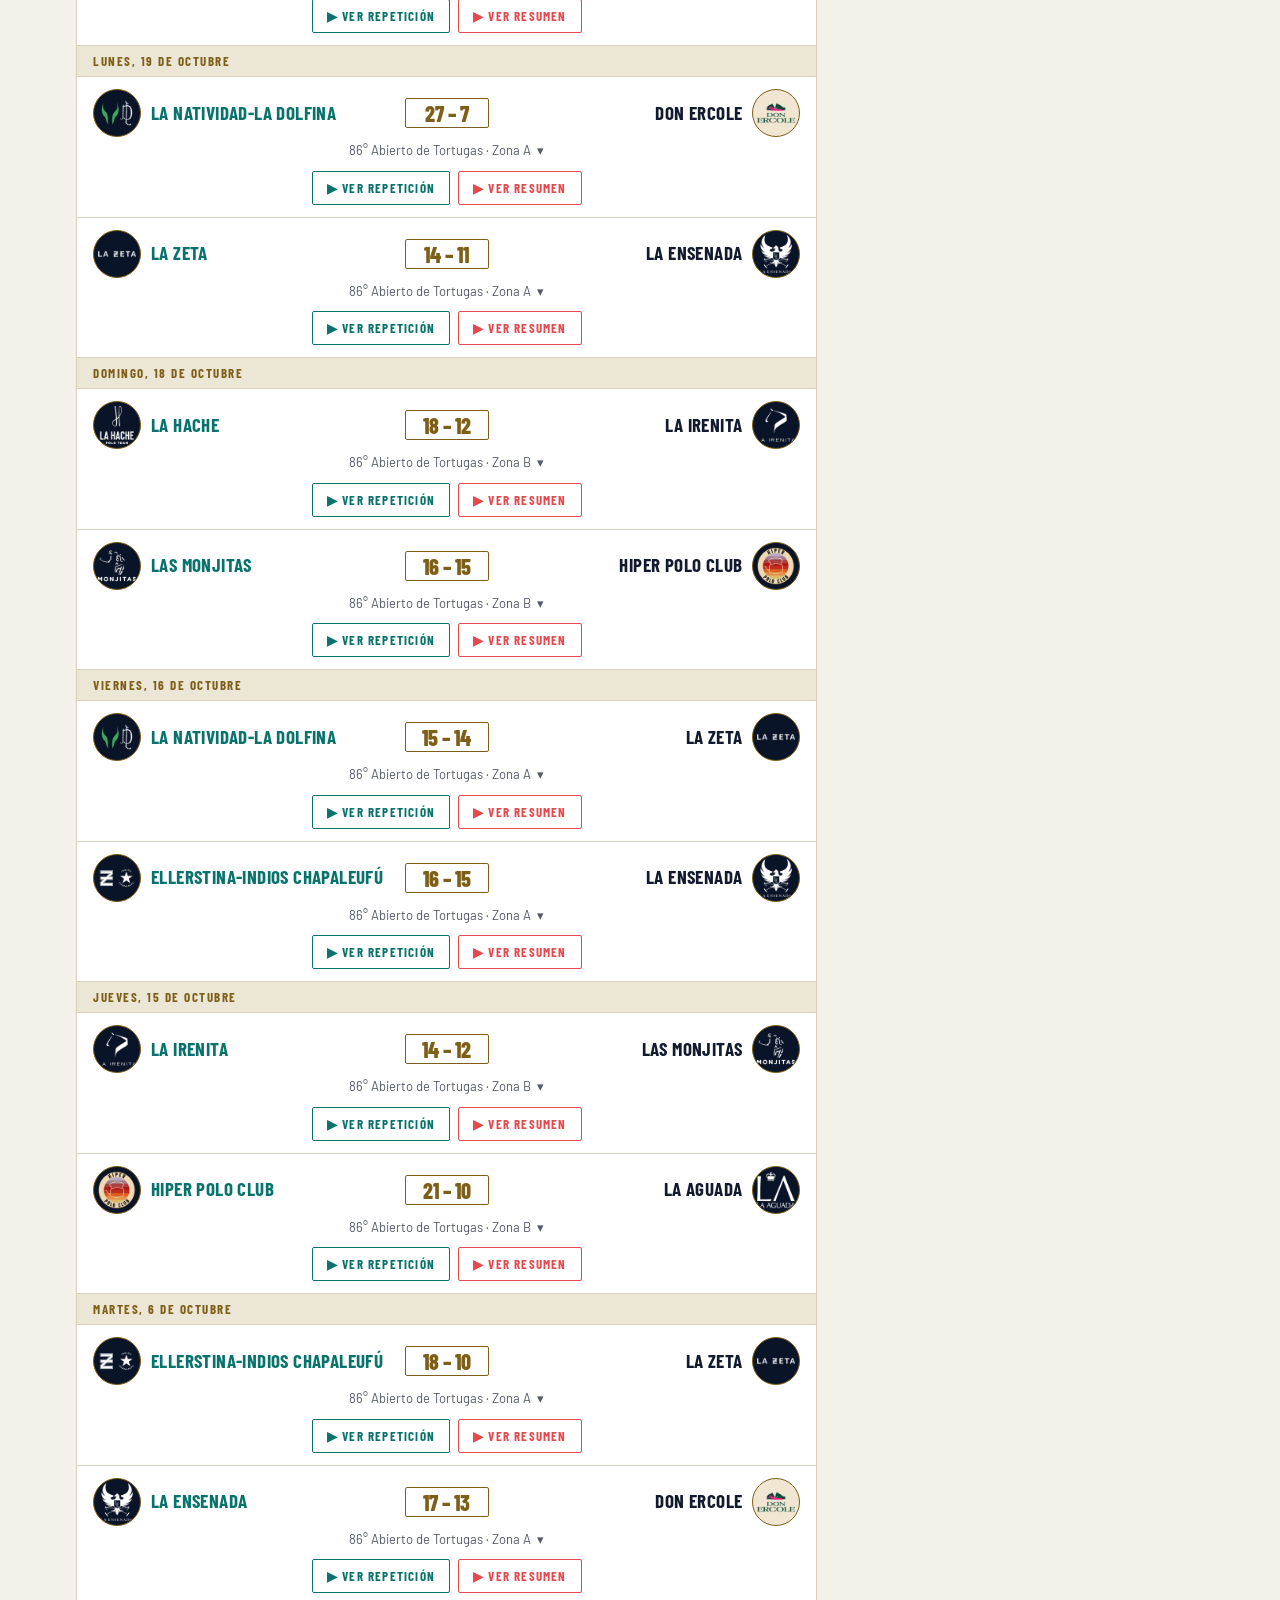
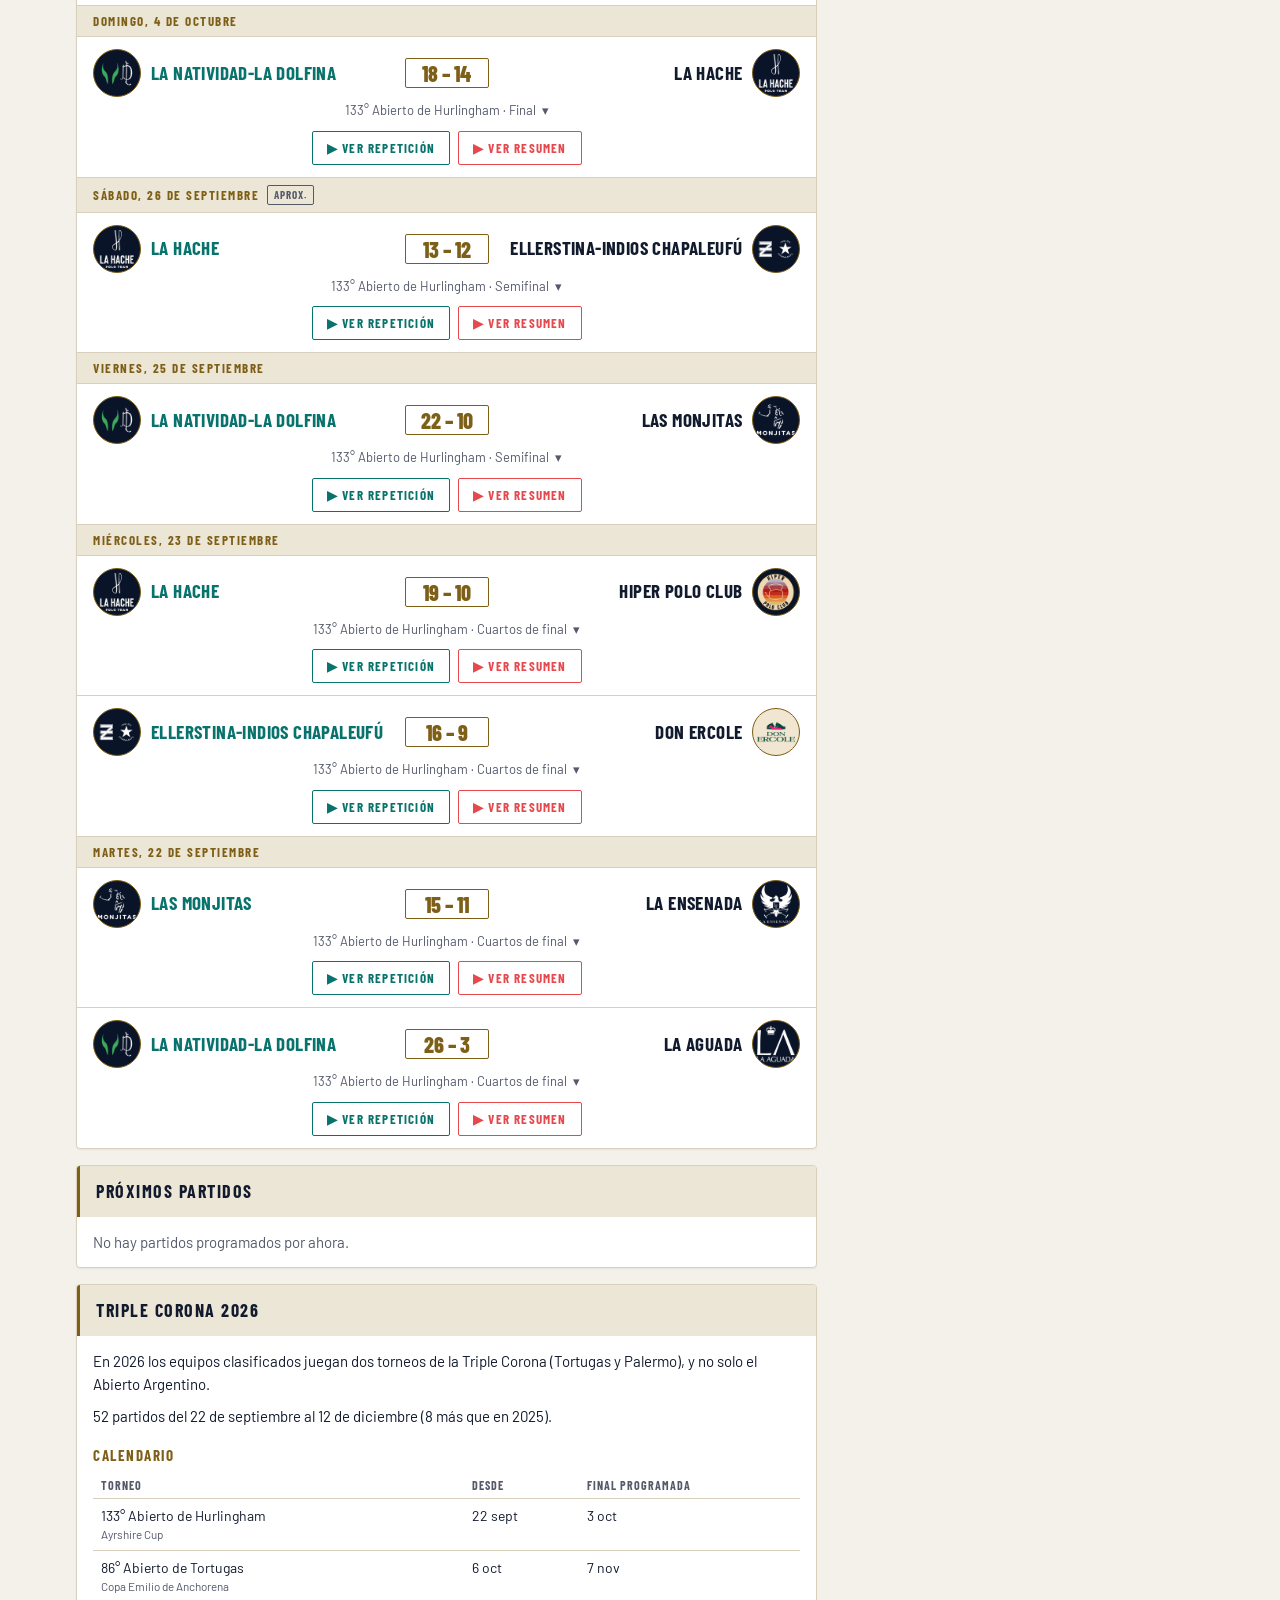
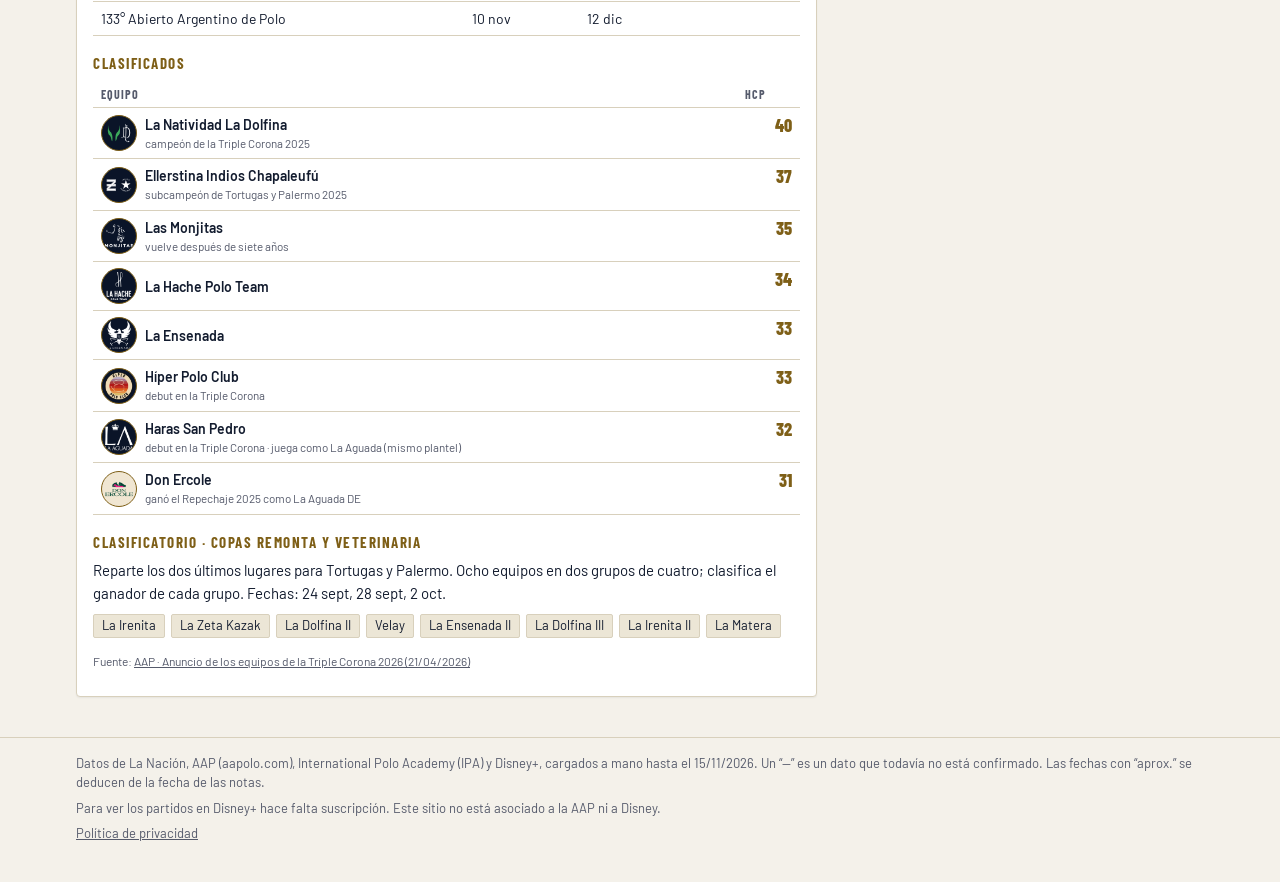
==== commit 418d9f9f: "Saca Temporada del menú Co-Authored-By: Claude Opus 5.5 <noreply@anthropic.com>" ====
--- a/index.html
+++ b/index.html
@@ -12,7 +12,7 @@
 <link rel="preconnect" href="https://fonts.googleapis.com">
 <link rel="preconnect" href="https://fonts.gstatic.com" crossorigin>
 <link rel="stylesheet" href="https://fonts.googleapis.com/css2?family=Barlow+Condensed:wght@600;700;800&family=Barlow:wght@400;500;600&display=swap">
-<link rel="stylesheet" href="css/styles.css?v=202611172213">
+<link rel="stylesheet" href="css/styles.css?v=202611180041">
 <script>
   // Aplica el tema guardado antes de pintar, para evitar un parpadeo.
   try { var t = localStorage.getItem("polo-tema"); if (t) document.documentElement.setAttribute("data-theme", t); } catch (e) {}
@@ -29,7 +29,6 @@
       <a href="#proximos" data-i18n="nav.proximos">Próximos partidos</a>
       <a href="#envivo" data-i18n="nav.vivo">En vivo</a>
       <a href="equipos.html" data-i18n="nav.equipos">Equipos</a>
-      <a href="#temporada" data-i18n="nav.temporada">Temporada</a>
       <a href="#torneos" data-i18n="nav.torneos">Torneos</a>
     </nav>
     <div class="lang" id="idioma" role="group" aria-label="Idioma"></div>
@@ -103,7 +102,7 @@
   </div>
 </footer>
 
-<script src="js/i18n.js?v=202611172213" defer></script>
-<script src="js/app.js?v=202611172213" defer></script>
+<script src="js/i18n.js?v=202611180041" defer></script>
+<script src="js/app.js?v=202611180041" defer></script>
 </body>
 </html>
